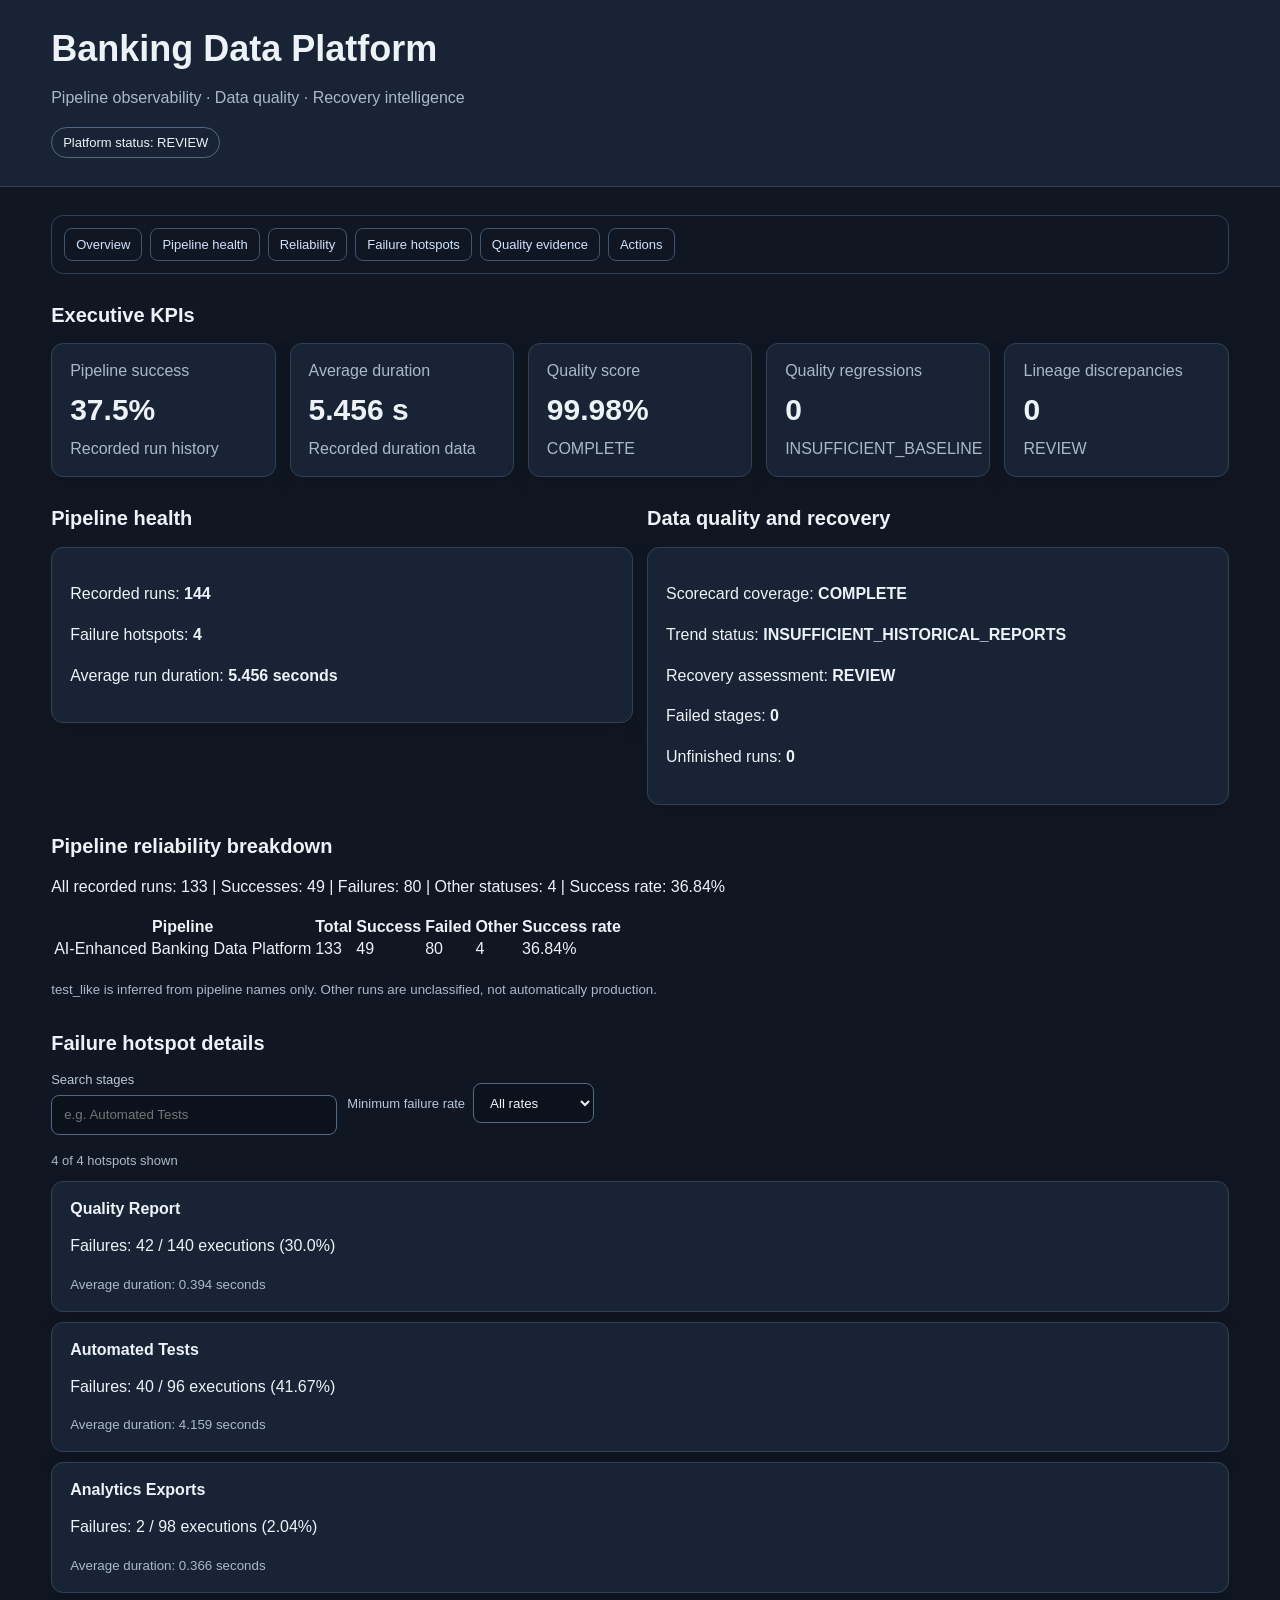
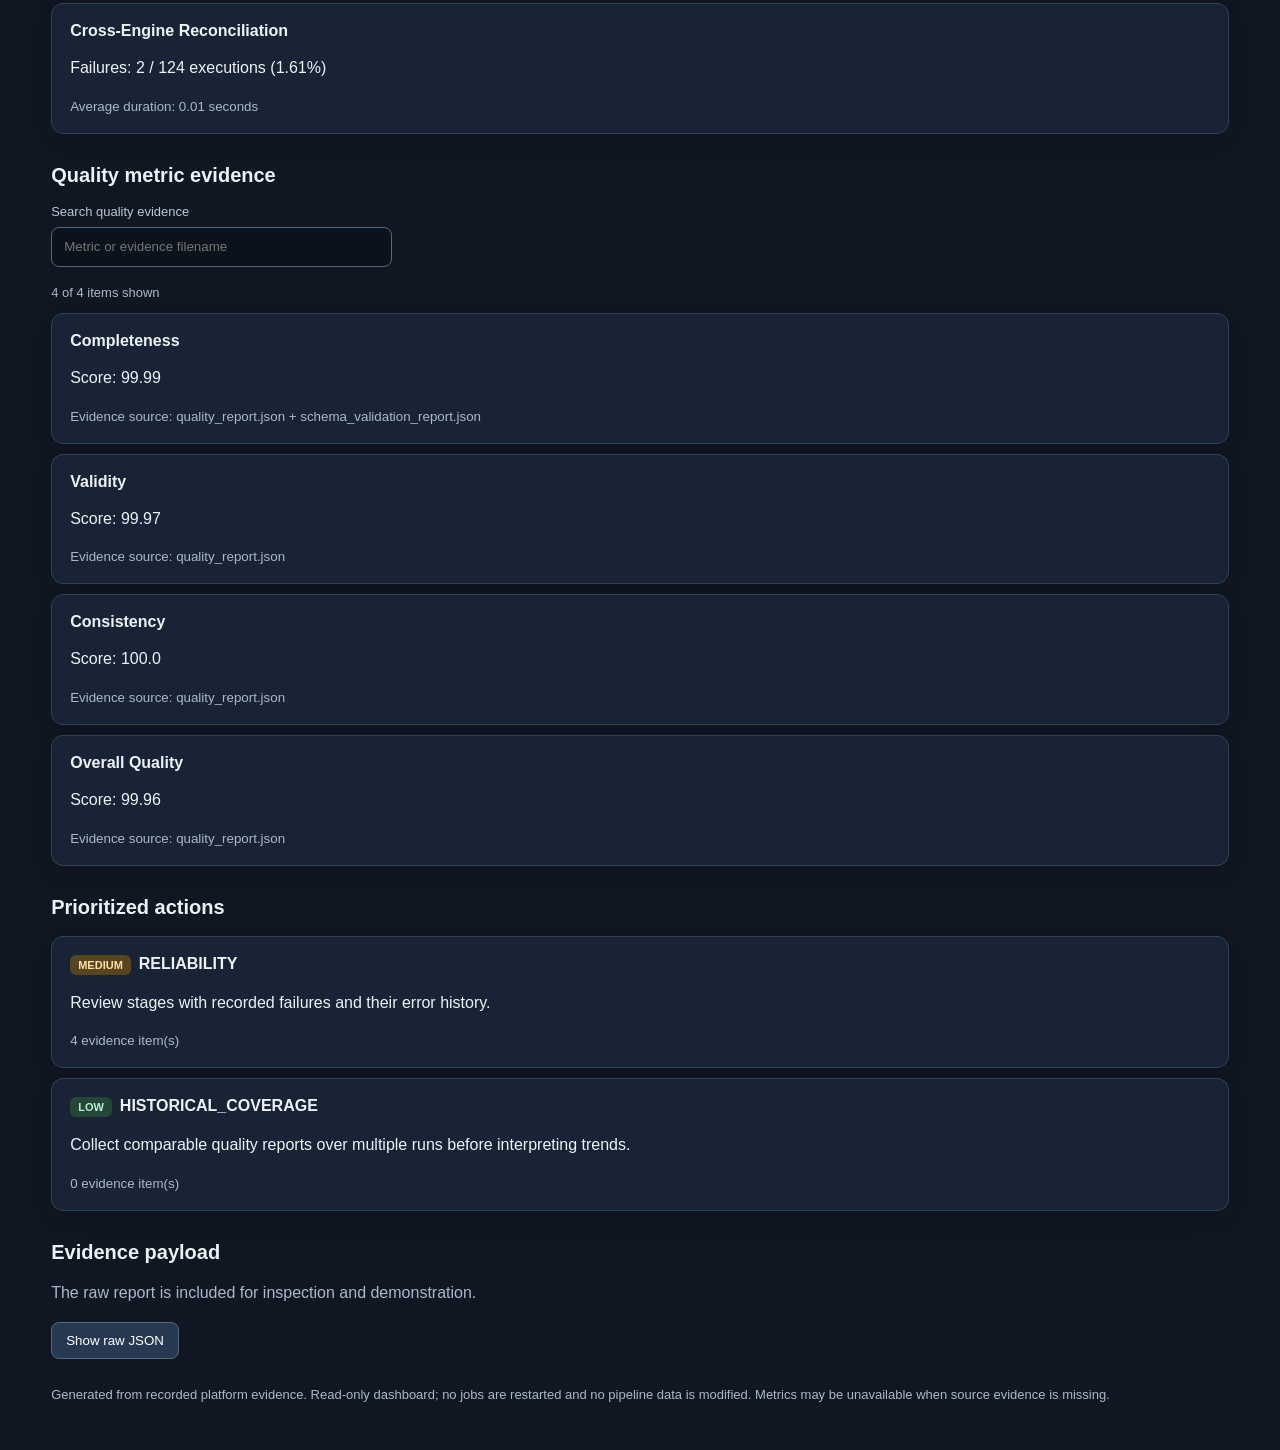
==== reports/platform_health_dashboard.html @ 5d4c3fc9 "Polish interactive platform health dashboard" ====
<!doctype html>
<html lang="en">
<head>
<meta charset="utf-8">
<meta name="viewport" content="width=device-width, initial-scale=1">
<title>Banking Data Platform | Health Dashboard</title>
<style>
:root { color-scheme: dark; font-family: Inter, Segoe UI, Arial, sans-serif; }
* { box-sizing: border-box; }
body { margin: 0; background: #101722; color: #edf2f7; }
header { padding: 28px clamp(18px, 4vw, 52px); background: #182435; border-bottom: 1px solid #314156; }
h1 { margin: 0 0 8px; font-size: clamp(24px, 3vw, 36px); }
h2 { margin-top: 30px; font-size: 20px; }
p { line-height: 1.55; }
.muted, small { color: #aab9ca; }
main { max-width: 1300px; margin: auto; padding: 24px clamp(18px, 4vw, 52px) 48px; }
.status { display: inline-block; padding: 7px 11px; border: 1px solid #536a85; border-radius: 999px; font-size: 13px; }
.grid { display: grid; grid-template-columns: repeat(auto-fit, minmax(190px, 1fr)); gap: 14px; }
.card, .panel, .action { background: #182435; border: 1px solid #314156; border-radius: 12px; padding: 18px; }
.metric { font-size: 30px; font-weight: 700; margin: 13px 0; overflow-wrap: anywhere; }
.columns { display: grid; grid-template-columns: repeat(auto-fit, minmax(280px, 1fr)); gap: 14px; }
.action { margin: 10px 0; }
.priority { display: inline-block; padding: 4px 8px; margin-right: 8px; border-radius: 6px; font-size: 11px; font-weight: 800; }
.high { background: #5a2932; color: #ffbec7; }
.medium { background: #57451f; color: #ffe0a0; }
.low { background: #244738; color: #b5f0d0; }
button { cursor: pointer; border: 1px solid #536a85; background: #263951; color: white; border-radius: 8px; padding: 10px 14px; }
pre { white-space: pre-wrap; overflow-wrap: anywhere; max-height: 420px; overflow: auto; padding: 16px; background: #0c121b; border-radius: 8px; }
footer { margin-top: 28px; color: #aab9ca; font-size: 13px; }
main { max-width: 1440px; margin: 0 auto; padding: 28px clamp(16px, 4vw, 52px) 48px; }
.card, .panel, .action { border: 1px solid #314156; box-shadow: 0 8px 24px #00000018; }
.card:hover, .action:hover { border-color: #6d91bd; }
.dashboard-nav { display: flex; flex-wrap: wrap; gap: 8px; margin: 0 0 24px; padding: 12px; background: #101722; border: 1px solid #314156; border-radius: 12px; }
.dashboard-nav a { color: #cfe2ff; text-decoration: none; border: 1px solid #405673; border-radius: 8px; padding: 8px 11px; font-size: 13px; }
.dashboard-nav a:hover, .dashboard-nav a:focus-visible { background: #263951; outline: 2px solid #86b7ff; outline-offset: 2px; }
.toolbar { display: flex; flex-wrap: wrap; gap: 10px; align-items: center; margin: 12px 0 16px; }
.toolbar input, .toolbar select { min-height: 40px; max-width: 100%; background: #0c121b; color: #edf2f7; border: 1px solid #536a85; border-radius: 8px; padding: 9px 12px; }
.toolbar input { flex: 1 1 240px; }
.toolbar label { display: flex; flex-wrap: wrap; gap: 8px; align-items: center; color: #b9c7d8; font-size: 13px; }
.result-count { color: #aab9ca; font-size: 13px; margin: 8px 0; }
[hidden] { display: none !important; }
a:focus-visible, button:focus-visible { outline: 2px solid #86b7ff; outline-offset: 3px; }
@media (max-width: 700px) {
  header { padding: 22px 16px; }
  main { padding: 20px 14px 32px; }
  .grid, .columns { grid-template-columns: 1fr; }
  .dashboard-nav a { flex: 1 1 auto; text-align: center; }
}
@media (prefers-reduced-motion: reduce) {
  *, *::before, *::after { scroll-behavior: auto !important; transition: none !important; }
}
</style>
</head>
<body>
<header>
  <h1>Banking Data Platform</h1>
  <p class="muted">Pipeline observability · Data quality · Recovery intelligence</p>
  <span class="status">Platform status: REVIEW</span>
</header>
<main>
  <nav class="dashboard-nav" aria-label="Dashboard sections">
    <a href="#executive-kpis">Overview</a>
    <a href="#pipeline-health">Pipeline health</a>
    <a href="#pipeline-reliability-breakdown">Reliability</a>
    <a href="#failure-hotspots">Failure hotspots</a>
    <a href="#quality-evidence">Quality evidence</a>
    <a href="#prioritized-actions">Actions</a>
  </nav>
  <h2 id="executive-kpis">Executive KPIs</h2>
  <section class="grid"><article class="card"><div class="muted">Pipeline success</div><div class="metric">37.5%</div><div class="muted">Recorded run history</div></article><article class="card"><div class="muted">Average duration</div><div class="metric">5.456 s</div><div class="muted">Recorded duration data</div></article><article class="card"><div class="muted">Quality score</div><div class="metric">99.98%</div><div class="muted">COMPLETE</div></article><article class="card"><div class="muted">Quality regressions</div><div class="metric">0</div><div class="muted">INSUFFICIENT_BASELINE</div></article><article class="card"><div class="muted">Lineage discrepancies</div><div class="metric">0</div><div class="muted">REVIEW</div></article></section>
  <section class="columns">
    <div>
      <h2 id="pipeline-health">Pipeline health</h2>
      <article class="panel">
        <p>Recorded runs: <strong>144</strong></p>
        <p>Failure hotspots: <strong>4</strong></p>
        <p>Average run duration: <strong>5.456 seconds</strong></p>
      </article>
    </div>
    <div>
      <h2>Data quality and recovery</h2>
      <article class="panel">
        <p>Scorecard coverage: <strong>COMPLETE</strong></p>
        <p>Trend status: <strong>INSUFFICIENT_HISTORICAL_REPORTS</strong></p>
        <p>Recovery assessment: <strong>REVIEW</strong></p>
        <p>Failed stages: <strong>0</strong></p>
        <p>Unfinished runs: <strong>0</strong></p>
      </article>
    </div>
  </section>
  <section id="pipeline-reliability-breakdown"><h2>Pipeline reliability breakdown</h2><p>All recorded runs: 133 | Successes: 49 | Failures: 80 | Other statuses: 4 | Success rate: 36.84%</p><table><thead><tr><th>Pipeline</th><th>Total</th><th>Success</th><th>Failed</th><th>Other</th><th>Success rate</th></tr></thead><tbody><tr><td>AI-Enhanced Banking Data Platform</td><td>133</td><td>49</td><td>80</td><td>4</td><td>36.84%</td></tr></tbody></table><p><small>test_like is inferred from pipeline names only. Other runs are unclassified, not automatically production.</small></p></section>
<h2 id="failure-hotspots">Failure hotspot details</h2>
  <div class="toolbar">
    <label for="hotspot-search">Search stages
      <input id="hotspot-search" type="search" placeholder="e.g. Automated Tests" oninput="filterHotspotRate()">
    </label>
    <label for="hotspot-min-rate">Minimum failure rate
      <select id="hotspot-min-rate" onchange="filterHotspotRate()">
        <option value="0">All rates</option>
        <option value="1">At least 1%</option>
        <option value="10">At least 10%</option>
        <option value="25">At least 25%</option>
        <option value="40">At least 40%</option>
      </select>
    </label>
  </div>
  <p id="hotspot-count" class="result-count" aria-live="polite"></p>
  <section id="hotspot-list"><article class="action"><strong>Quality Report</strong><p>Failures: 42 / 140 executions (30.0%)</p><small>Average duration: 0.394 seconds</small></article><article class="action"><strong>Automated Tests</strong><p>Failures: 40 / 96 executions (41.67%)</p><small>Average duration: 4.159 seconds</small></article><article class="action"><strong>Analytics Exports</strong><p>Failures: 2 / 98 executions (2.04%)</p><small>Average duration: 0.366 seconds</small></article><article class="action"><strong>Cross-Engine Reconciliation</strong><p>Failures: 2 / 124 executions (1.61%)</p><small>Average duration: 0.01 seconds</small></article></section>
  <h2 id="quality-evidence">Quality metric evidence</h2>
  <div class="toolbar">
    <label for="quality-search">Search quality evidence
      <input id="quality-search" type="search" placeholder="Metric or evidence filename" oninput="filterDashboardItems('quality-search','quality-list','quality-count')">
    </label>
  </div>
  <p id="quality-count" class="result-count" aria-live="polite"></p>
  <section id="quality-list"><article class="action"><strong>Completeness</strong><p>Score: 99.99</p><small>Evidence source: quality_report.json + schema_validation_report.json</small></article><article class="action"><strong>Validity</strong><p>Score: 99.97</p><small>Evidence source: quality_report.json</small></article><article class="action"><strong>Consistency</strong><p>Score: 100.0</p><small>Evidence source: quality_report.json</small></article><article class="action"><strong>Overall Quality</strong><p>Score: 99.96</p><small>Evidence source: quality_report.json</small></article></section>
  <h2 id="prioritized-actions">Prioritized actions</h2>
  <section><article class="action"><span class="priority medium">MEDIUM</span><strong>RELIABILITY</strong><p>Review stages with recorded failures and their error history.</p><small>4 evidence item(s)</small></article><article class="action"><span class="priority low">LOW</span><strong>HISTORICAL_COVERAGE</strong><p>Collect comparable quality reports over multiple runs before interpreting trends.</p><small>0 evidence item(s)</small></article></section>
  <h2>Evidence payload</h2>
  <p class="muted">The raw report is included for inspection and demonstration.</p>
  <button onclick="const p=document.getElementById('payload'); p.hidden=!p.hidden; this.textContent=p.hidden?'Show raw JSON':'Hide raw JSON'">Show raw JSON</button>
  <pre id="payload" hidden>{
  &quot;report_type&quot;: &quot;BANKING_PLATFORM_EXECUTIVE_HEALTH&quot;,
  &quot;status&quot;: &quot;REVIEW&quot;,
  &quot;pipeline&quot;: {
    &quot;total_runs&quot;: 144,
    &quot;success_rate_percent&quot;: 37.5,
    &quot;average_run_duration_seconds&quot;: 5.456,
    &quot;failure_hotspot_count&quot;: 4
  },
  &quot;data_quality&quot;: {
    &quot;scorecard_status&quot;: &quot;COMPLETE&quot;,
    &quot;overall_score_percent&quot;: 99.98,
    &quot;scored_dimensions&quot;: 4,
    &quot;total_dimensions&quot;: 4,
    &quot;regression_status&quot;: &quot;INSUFFICIENT_BASELINE&quot;,
    &quot;regression_count&quot;: 0,
    &quot;trend_status&quot;: &quot;INSUFFICIENT_HISTORICAL_REPORTS&quot;
  },
  &quot;recovery&quot;: {
    &quot;assessment_status&quot;: &quot;REVIEW&quot;,
    &quot;failed_stages&quot;: 0,
    &quot;unfinished_runs&quot;: 0,
    &quot;lineage_discrepancies&quot;: 0
  },
  &quot;prioritized_actions&quot;: [
    {
      &quot;priority&quot;: &quot;MEDIUM&quot;,
      &quot;area&quot;: &quot;RELIABILITY&quot;,
      &quot;action&quot;: &quot;Review stages with recorded failures and their error history.&quot;,
      &quot;evidence_count&quot;: 4
    },
    {
      &quot;priority&quot;: &quot;LOW&quot;,
      &quot;area&quot;: &quot;HISTORICAL_COVERAGE&quot;,
      &quot;action&quot;: &quot;Collect comparable quality reports over multiple runs before interpreting trends.&quot;,
      &quot;evidence_count&quot;: 0
    }
  ],
  &quot;safety&quot;: {
    &quot;read_only&quot;: true,
    &quot;automatic_retries&quot;: false,
    &quot;automatic_remediation&quot;: false
  },
  &quot;limitations&quot;: [
    &quot;Status reflects available recorded evidence, not proof that every component is healthy.&quot;,
    &quot;Historical trends depend on the discovered report artifacts and their timestamps.&quot;,
    &quot;A recorded retryable flag does not prove that retrying is safe.&quot;
  ]
}</pre>
  <footer>Generated from recorded platform evidence. Read-only dashboard; no jobs are restarted and no pipeline data is modified. Metrics may be unavailable when source evidence is missing.</footer>
</main>
<script>
"use strict";
function filterDashboardItems(inputId, listId, countId) {
  const query = document.getElementById(inputId).value.trim().toLowerCase();
  const list = document.getElementById(listId);
  const items = Array.from(list.children).filter(el => el.tagName === "ARTICLE");
  let visible = 0;
  items.forEach(item => {
    const match = item.textContent.toLowerCase().includes(query);
    item.hidden = !match;
    if (match) visible++;
  });
  document.getElementById(countId).textContent =
    items.length ? `${visible} of ${items.length} items shown` : "No evidence items available.";
}
function filterHotspotRate() {
  const minimum = Number(document.getElementById("hotspot-min-rate").value);
  const query = document.getElementById("hotspot-search").value.trim().toLowerCase();
  const list = document.getElementById("hotspot-list");
  const items = Array.from(list.children).filter(el => el.tagName === "ARTICLE");
  let visible = 0;
  items.forEach(item => {
    const text = item.textContent.toLowerCase();
    const rateMatch = text.match(/\(([0-9]+(?:\.[0-9]+)?)%\)/);
    const rate = rateMatch ? Number(rateMatch[1]) : 0;
    const show = text.includes(query) && rate >= minimum;
    item.hidden = !show;
    if (show) visible++;
  });
  document.getElementById("hotspot-count").textContent =
    items.length ? `${visible} of ${items.length} hotspots shown` : "No failure hotspot evidence available.";
}
document.addEventListener("DOMContentLoaded", () => {
  filterDashboardItems("quality-search", "quality-list", "quality-count");
  filterHotspotRate();
});
</script>
</body>
</html>
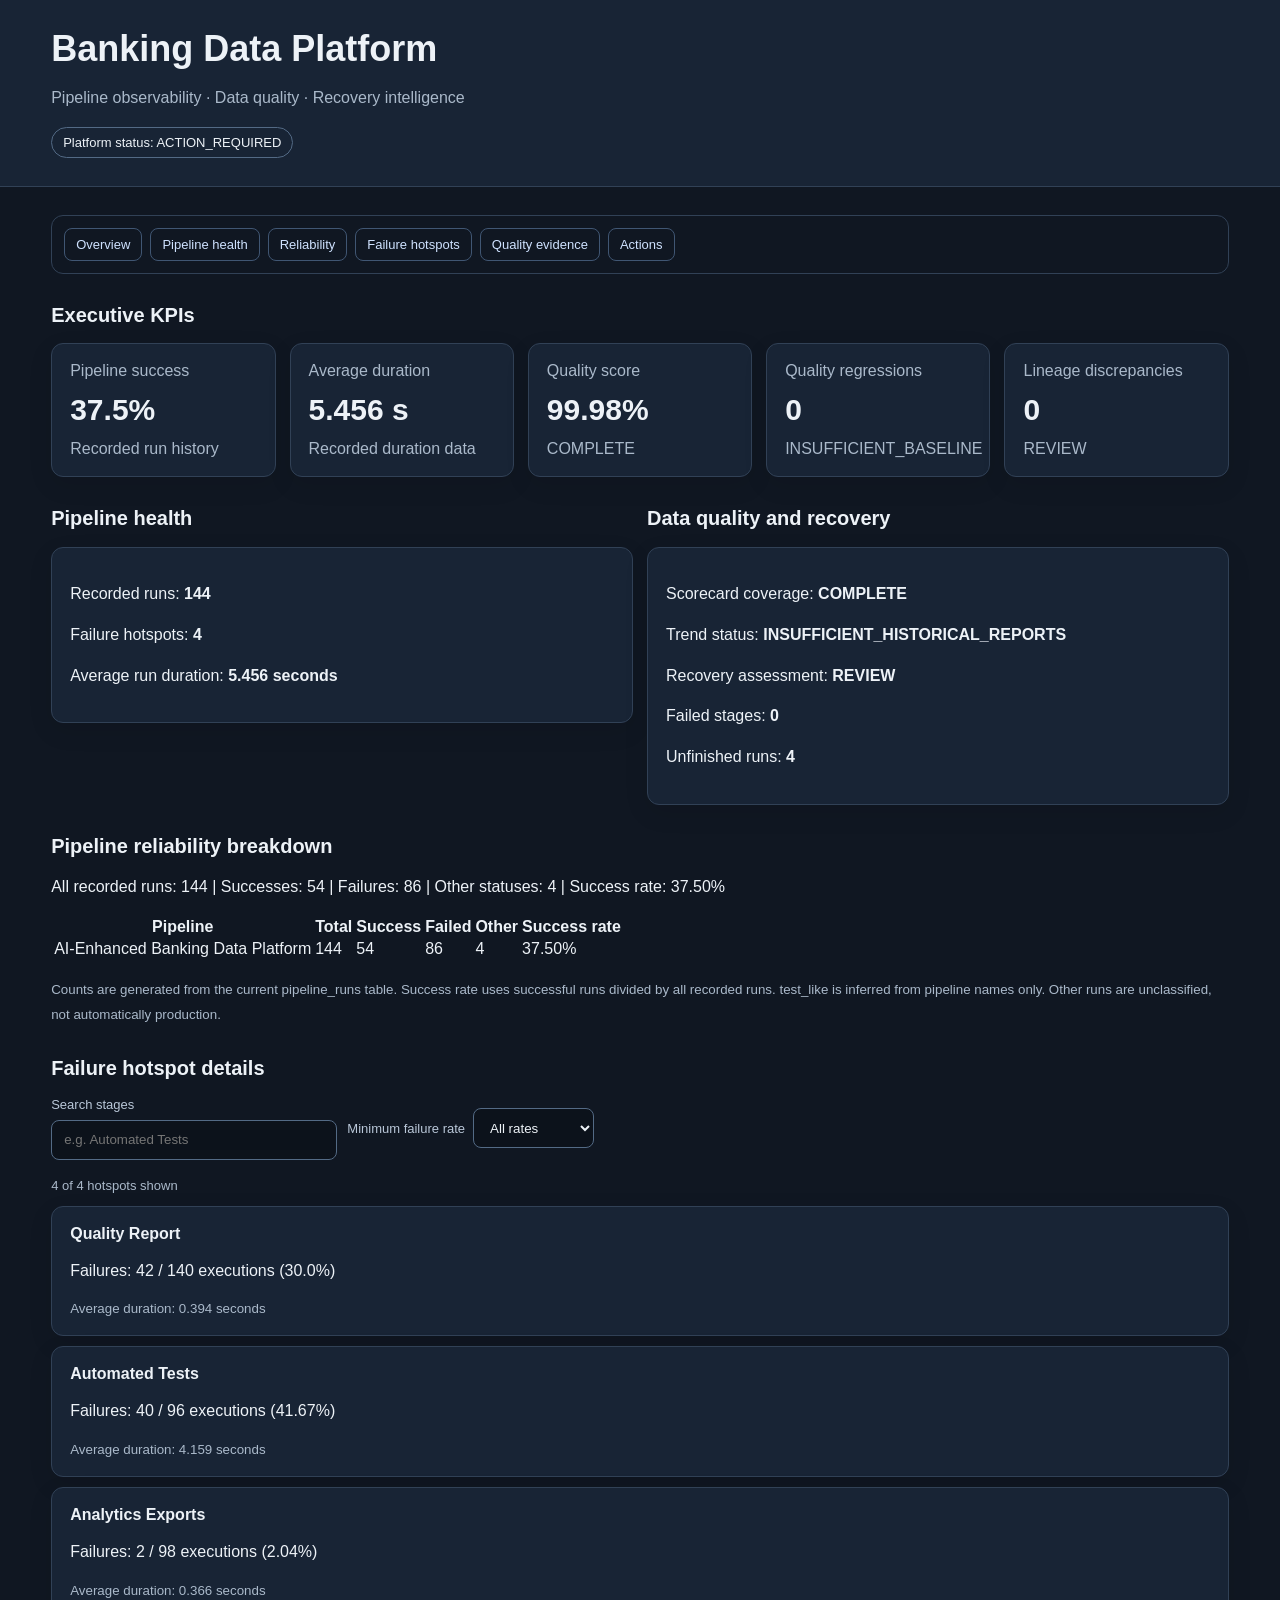
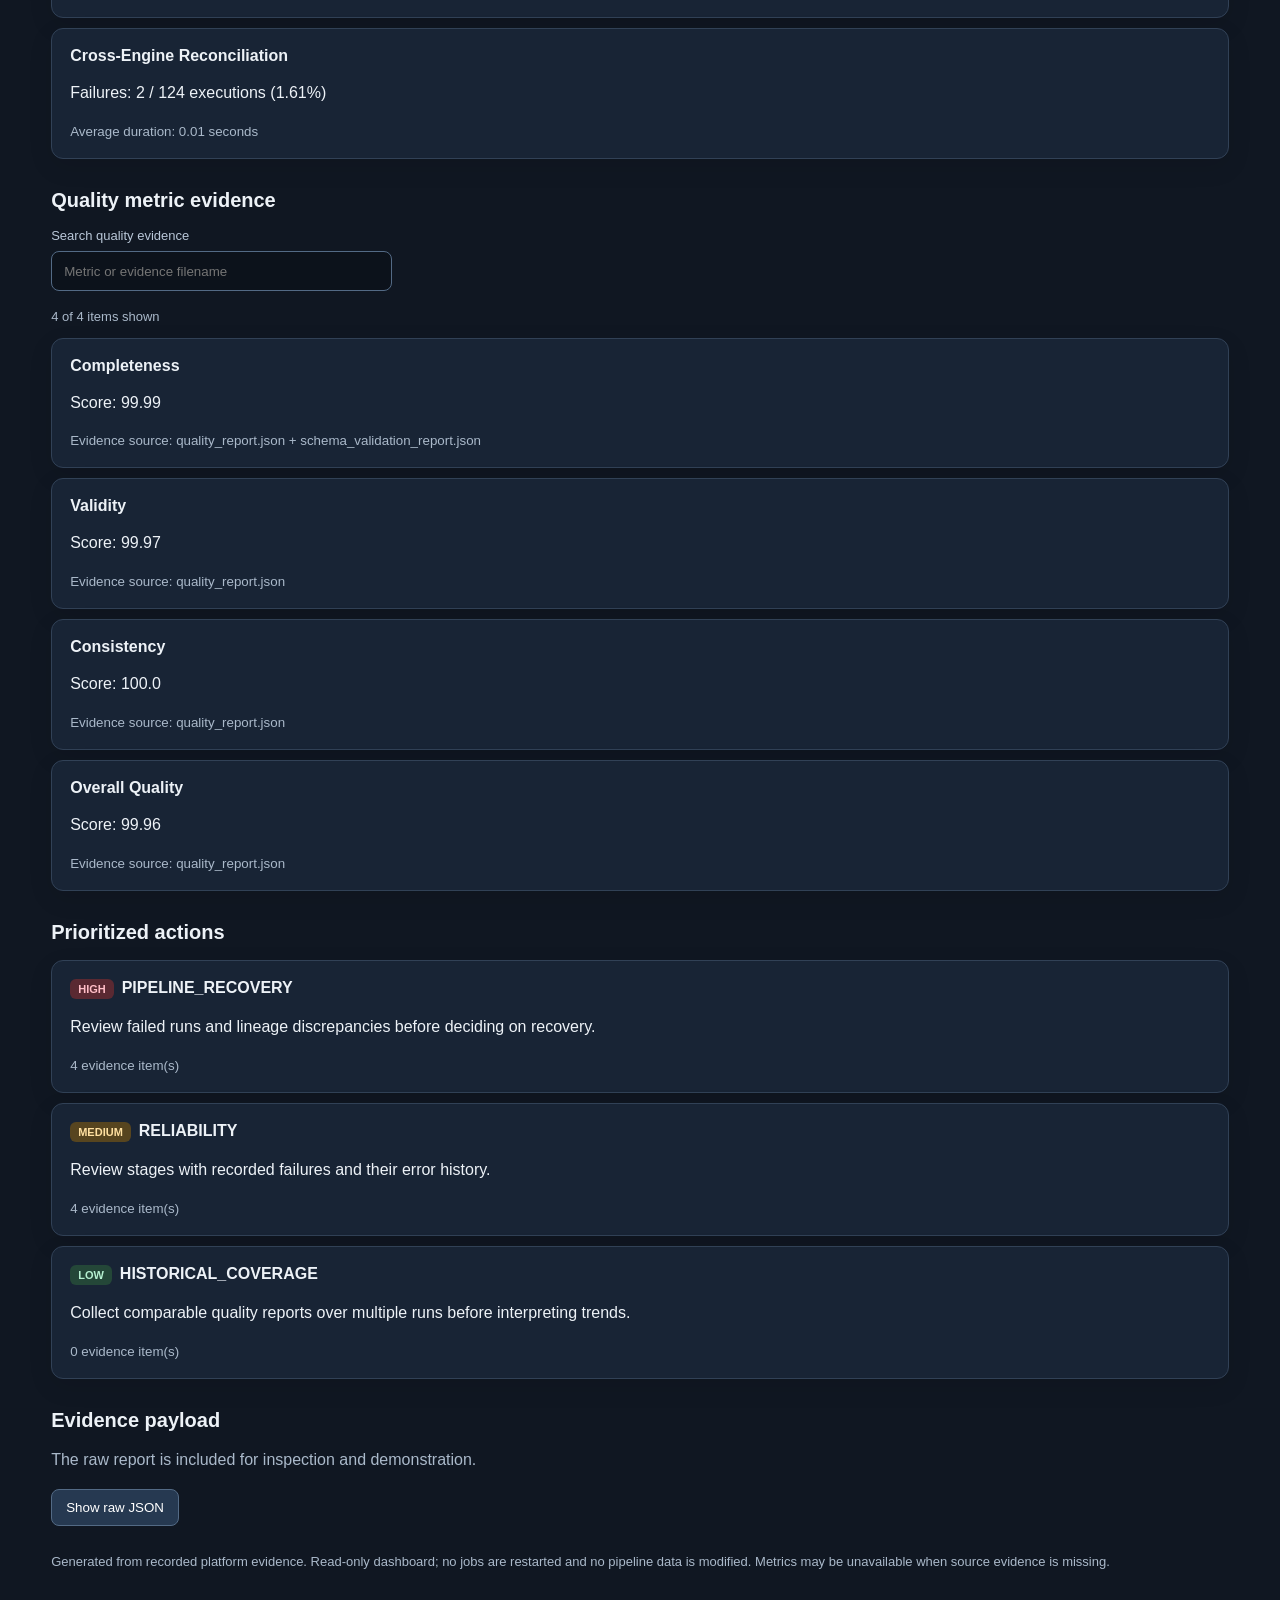
==== commit 0d2ee676: "Fix platform-wide unfinished run reporting" ====
--- a/reports/platform_health_dashboard.html
+++ b/reports/platform_health_dashboard.html
@@ -55,7 +55,7 @@
 <header>
   <h1>Banking Data Platform</h1>
   <p class="muted">Pipeline observability · Data quality · Recovery intelligence</p>
-  <span class="status">Platform status: REVIEW</span>
+  <span class="status">Platform status: ACTION_REQUIRED</span>
 </header>
 <main>
   <nav class="dashboard-nav" aria-label="Dashboard sections">
@@ -84,11 +84,11 @@
         <p>Trend status: <strong>INSUFFICIENT_HISTORICAL_REPORTS</strong></p>
         <p>Recovery assessment: <strong>REVIEW</strong></p>
         <p>Failed stages: <strong>0</strong></p>
-        <p>Unfinished runs: <strong>0</strong></p>
+        <p>Unfinished runs: <strong>4</strong></p>
       </article>
     </div>
   </section>
-  <section id="pipeline-reliability-breakdown"><h2>Pipeline reliability breakdown</h2><p>All recorded runs: 133 | Successes: 49 | Failures: 80 | Other statuses: 4 | Success rate: 36.84%</p><table><thead><tr><th>Pipeline</th><th>Total</th><th>Success</th><th>Failed</th><th>Other</th><th>Success rate</th></tr></thead><tbody><tr><td>AI-Enhanced Banking Data Platform</td><td>133</td><td>49</td><td>80</td><td>4</td><td>36.84%</td></tr></tbody></table><p><small>test_like is inferred from pipeline names only. Other runs are unclassified, not automatically production.</small></p></section>
+  <section id="pipeline-reliability-breakdown"><h2>Pipeline reliability breakdown</h2><p>All recorded runs: 144 | Successes: 54 | Failures: 86 | Other statuses: 4 | Success rate: 37.50%</p><table><thead><tr><th>Pipeline</th><th>Total</th><th>Success</th><th>Failed</th><th>Other</th><th>Success rate</th></tr></thead><tbody><tr><td>AI-Enhanced Banking Data Platform</td><td>144</td><td>54</td><td>86</td><td>4</td><td>37.50%</td></tr></tbody></table><p><small>Counts are generated from the current pipeline_runs table. Success rate uses successful runs divided by all recorded runs. test_like is inferred from pipeline names only. Other runs are unclassified, not automatically production.</small></p></section>
 <h2 id="failure-hotspots">Failure hotspot details</h2>
   <div class="toolbar">
     <label for="hotspot-search">Search stages
@@ -115,13 +115,13 @@
   <p id="quality-count" class="result-count" aria-live="polite"></p>
   <section id="quality-list"><article class="action"><strong>Completeness</strong><p>Score: 99.99</p><small>Evidence source: quality_report.json + schema_validation_report.json</small></article><article class="action"><strong>Validity</strong><p>Score: 99.97</p><small>Evidence source: quality_report.json</small></article><article class="action"><strong>Consistency</strong><p>Score: 100.0</p><small>Evidence source: quality_report.json</small></article><article class="action"><strong>Overall Quality</strong><p>Score: 99.96</p><small>Evidence source: quality_report.json</small></article></section>
   <h2 id="prioritized-actions">Prioritized actions</h2>
-  <section><article class="action"><span class="priority medium">MEDIUM</span><strong>RELIABILITY</strong><p>Review stages with recorded failures and their error history.</p><small>4 evidence item(s)</small></article><article class="action"><span class="priority low">LOW</span><strong>HISTORICAL_COVERAGE</strong><p>Collect comparable quality reports over multiple runs before interpreting trends.</p><small>0 evidence item(s)</small></article></section>
+  <section><article class="action"><span class="priority high">HIGH</span><strong>PIPELINE_RECOVERY</strong><p>Review failed runs and lineage discrepancies before deciding on recovery.</p><small>4 evidence item(s)</small></article><article class="action"><span class="priority medium">MEDIUM</span><strong>RELIABILITY</strong><p>Review stages with recorded failures and their error history.</p><small>4 evidence item(s)</small></article><article class="action"><span class="priority low">LOW</span><strong>HISTORICAL_COVERAGE</strong><p>Collect comparable quality reports over multiple runs before interpreting trends.</p><small>0 evidence item(s)</small></article></section>
   <h2>Evidence payload</h2>
   <p class="muted">The raw report is included for inspection and demonstration.</p>
   <button onclick="const p=document.getElementById('payload'); p.hidden=!p.hidden; this.textContent=p.hidden?'Show raw JSON':'Hide raw JSON'">Show raw JSON</button>
   <pre id="payload" hidden>{
   &quot;report_type&quot;: &quot;BANKING_PLATFORM_EXECUTIVE_HEALTH&quot;,
-  &quot;status&quot;: &quot;REVIEW&quot;,
+  &quot;status&quot;: &quot;ACTION_REQUIRED&quot;,
   &quot;pipeline&quot;: {
     &quot;total_runs&quot;: 144,
     &quot;success_rate_percent&quot;: 37.5,
@@ -140,10 +140,19 @@
   &quot;recovery&quot;: {
     &quot;assessment_status&quot;: &quot;REVIEW&quot;,
     &quot;failed_stages&quot;: 0,
-    &quot;unfinished_runs&quot;: 0,
+    &quot;unfinished_runs&quot;: 4,
+    &quot;potentially_stale_runs&quot;: 4,
+    &quot;recently_started_runs&quot;: 0,
+    &quot;unknown_age_runs&quot;: 0,
     &quot;lineage_discrepancies&quot;: 0
   },
   &quot;prioritized_actions&quot;: [
+    {
+      &quot;priority&quot;: &quot;HIGH&quot;,
+      &quot;area&quot;: &quot;PIPELINE_RECOVERY&quot;,
+      &quot;action&quot;: &quot;Review failed runs and lineage discrepancies before deciding on recovery.&quot;,
+      &quot;evidence_count&quot;: 4
+    },
     {
       &quot;priority&quot;: &quot;MEDIUM&quot;,
       &quot;area&quot;: &quot;RELIABILITY&quot;,
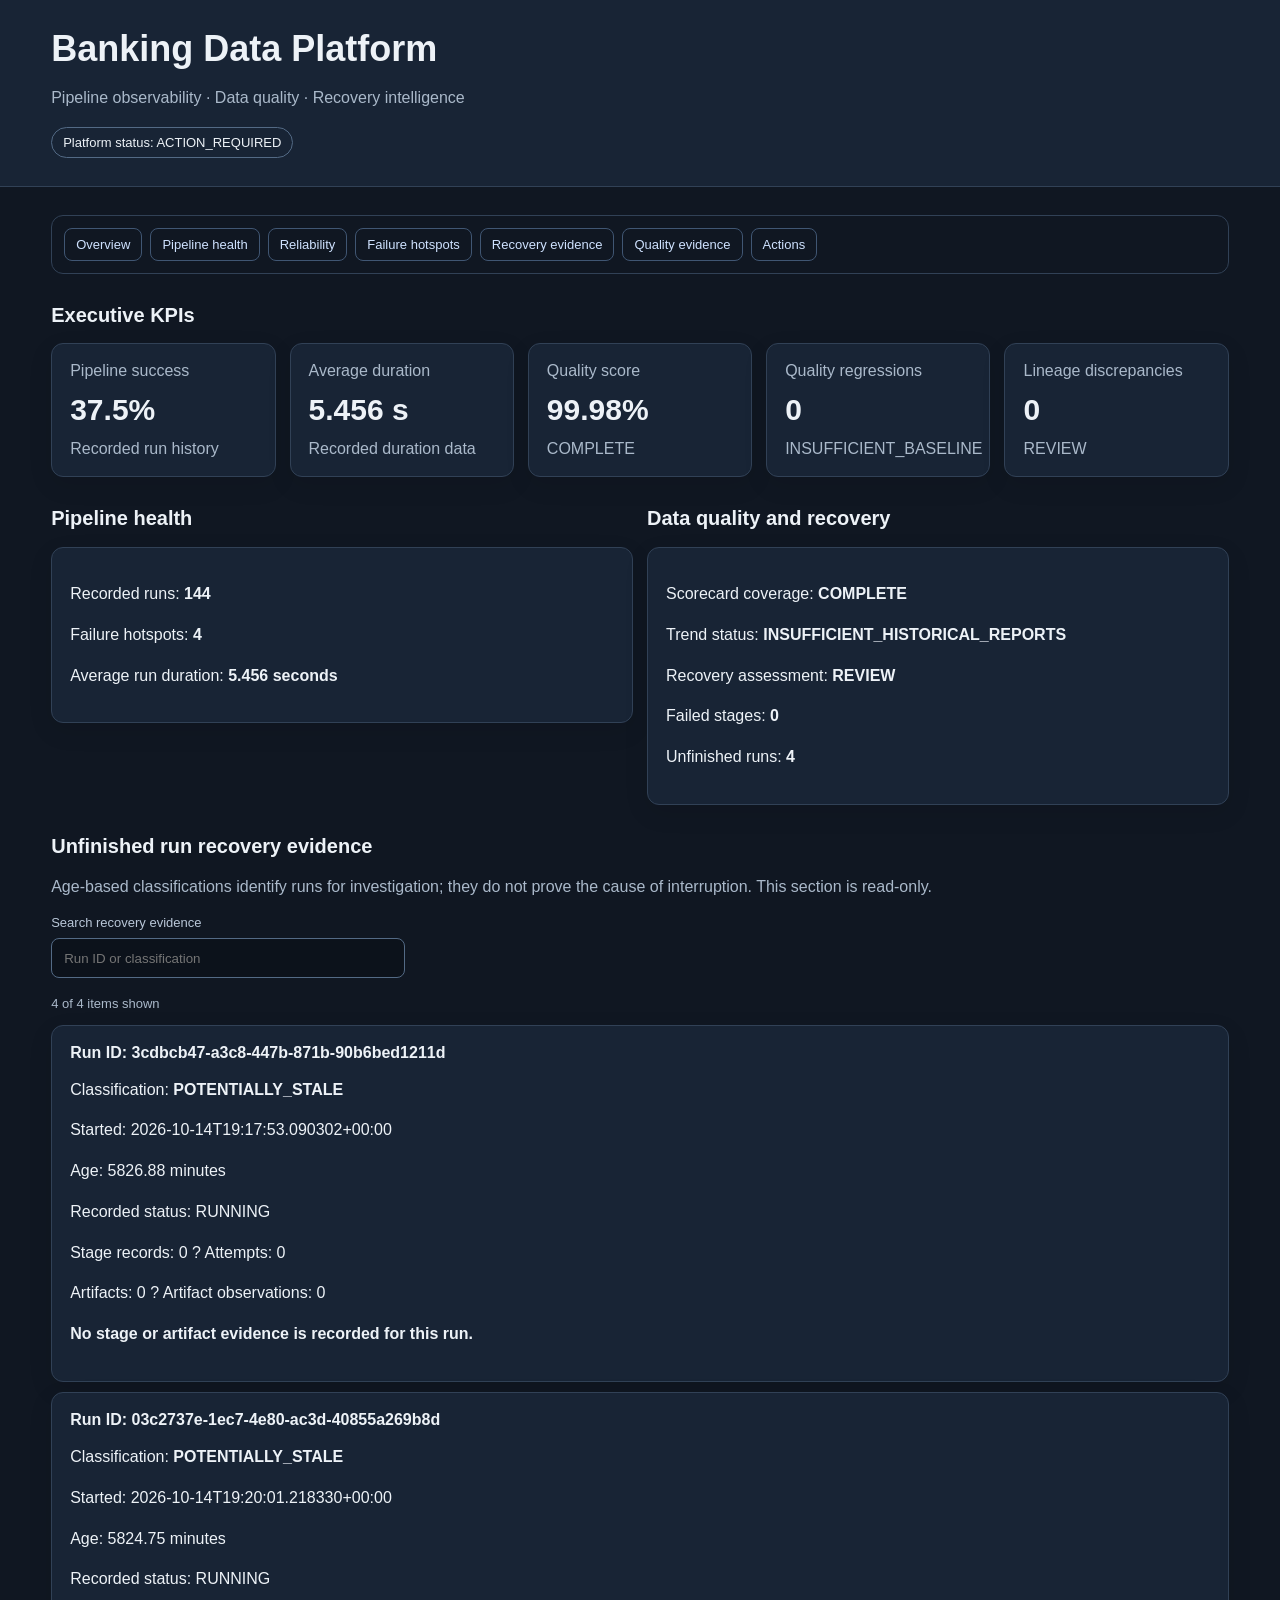
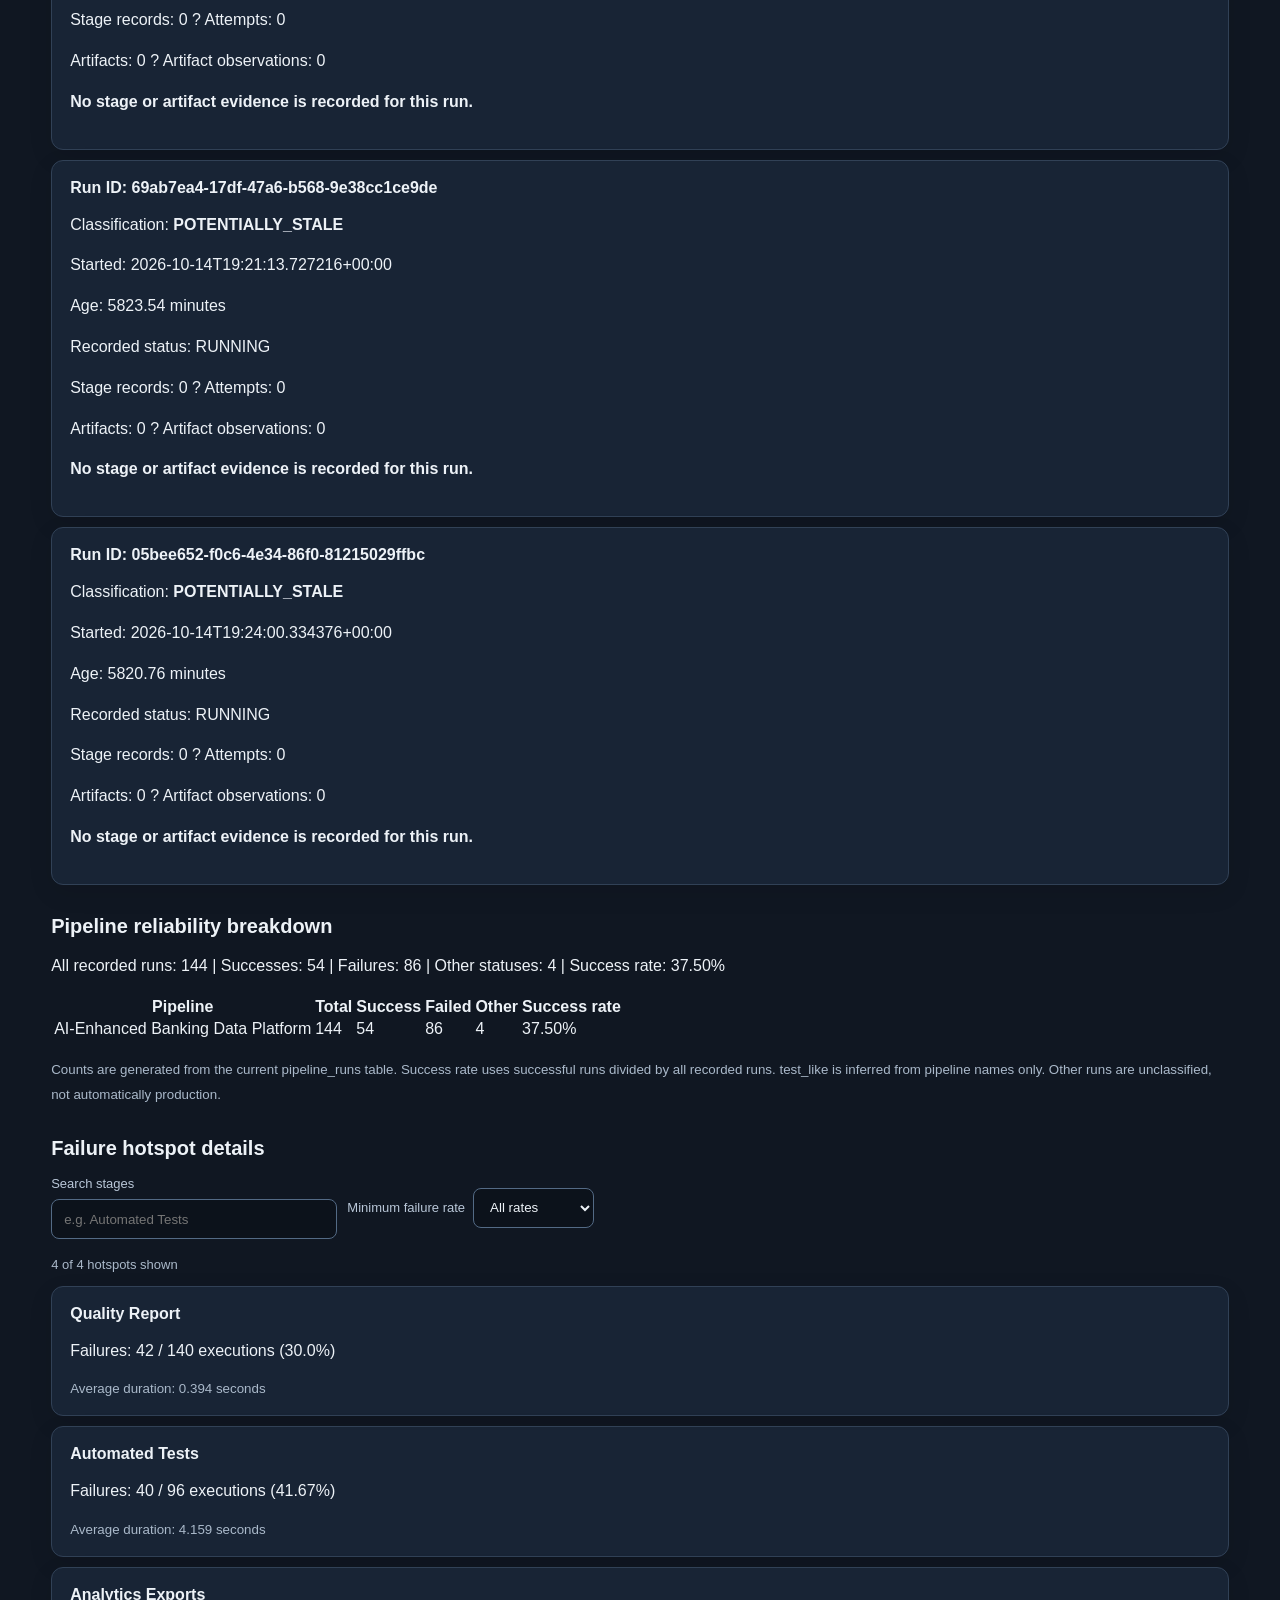
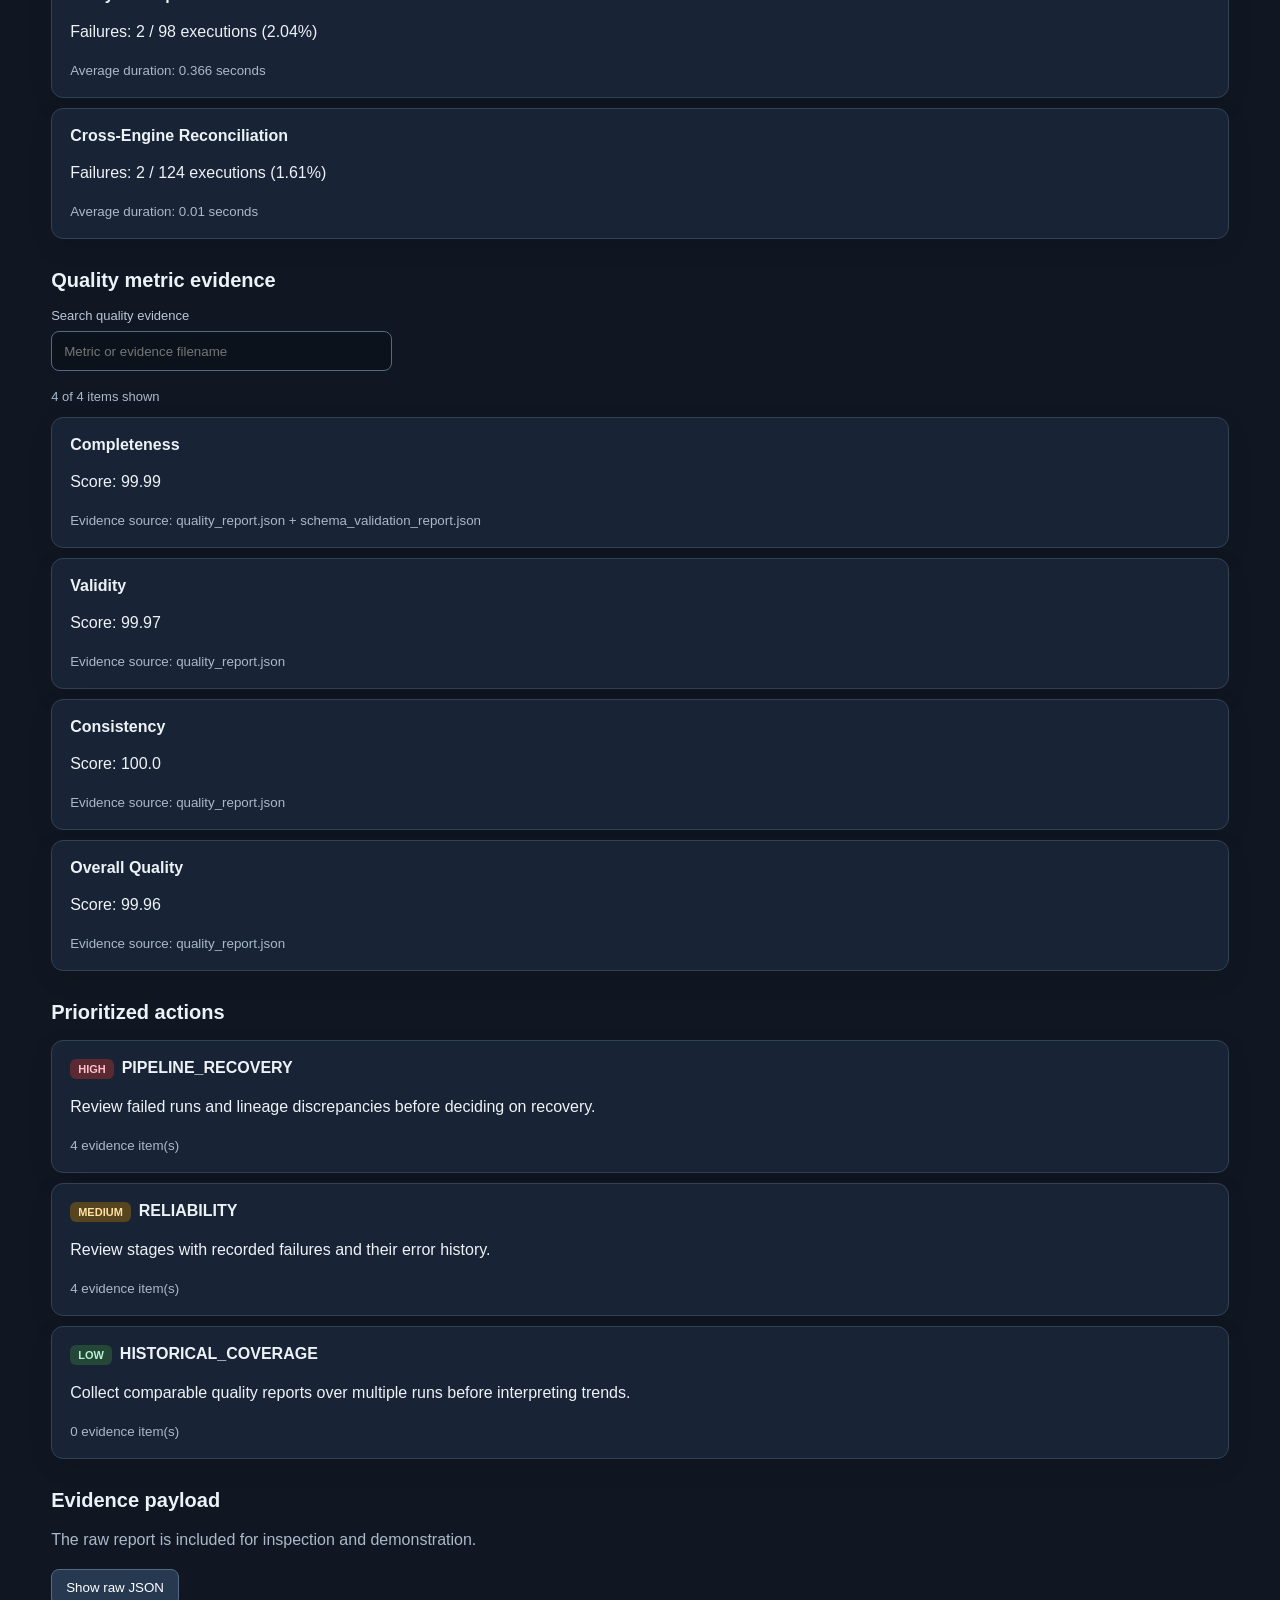
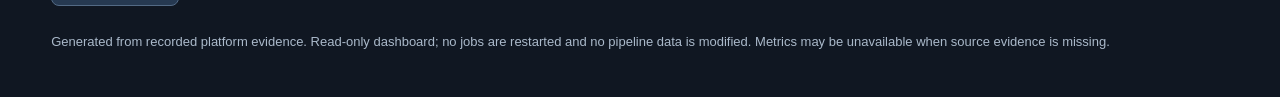
==== commit acc7cf5c: "Add unfinished run recovery evidence dashboard" ====
--- a/reports/platform_health_dashboard.html
+++ b/reports/platform_health_dashboard.html
@@ -63,7 +63,8 @@
     <a href="#pipeline-health">Pipeline health</a>
     <a href="#pipeline-reliability-breakdown">Reliability</a>
     <a href="#failure-hotspots">Failure hotspots</a>
-    <a href="#quality-evidence">Quality evidence</a>
+    <a href="#recovery-evidence">Recovery evidence</a>
+  <a href="#quality-evidence">Quality evidence</a>
     <a href="#prioritized-actions">Actions</a>
   </nav>
   <h2 id="executive-kpis">Executive KPIs</h2>
@@ -88,6 +89,15 @@
       </article>
     </div>
   </section>
+  <h2 id="recovery-evidence">Unfinished run recovery evidence</h2>
+  <p class="muted">Age-based classifications identify runs for investigation; they do not prove the cause of interruption. This section is read-only.</p>
+  <div class="toolbar">
+    <label for="recovery-search">Search recovery evidence
+      <input id="recovery-search" type="search" placeholder="Run ID or classification" oninput="filterDashboardItems('recovery-search','recovery-list','recovery-count')">
+    </label>
+  </div>
+  <p id="recovery-count" class="result-count" aria-live="polite"></p>
+  <section id="recovery-list"><article class="action recovery-run"><strong>Run ID: 3cdbcb47-a3c8-447b-871b-90b6bed1211d</strong><p>Classification: <strong>POTENTIALLY_STALE</strong></p><p>Started: 2026-10-14T19:17:53.090302+00:00</p><p>Age: 5826.88 minutes</p><p>Recorded status: RUNNING</p><p>Stage records: 0 ? Attempts: 0</p><p>Artifacts: 0 ? Artifact observations: 0</p><p><strong>No stage or artifact evidence is recorded for this run.</strong></p></article><article class="action recovery-run"><strong>Run ID: 03c2737e-1ec7-4e80-ac3d-40855a269b8d</strong><p>Classification: <strong>POTENTIALLY_STALE</strong></p><p>Started: 2026-10-14T19:20:01.218330+00:00</p><p>Age: 5824.75 minutes</p><p>Recorded status: RUNNING</p><p>Stage records: 0 ? Attempts: 0</p><p>Artifacts: 0 ? Artifact observations: 0</p><p><strong>No stage or artifact evidence is recorded for this run.</strong></p></article><article class="action recovery-run"><strong>Run ID: 69ab7ea4-17df-47a6-b568-9e38cc1ce9de</strong><p>Classification: <strong>POTENTIALLY_STALE</strong></p><p>Started: 2026-10-14T19:21:13.727216+00:00</p><p>Age: 5823.54 minutes</p><p>Recorded status: RUNNING</p><p>Stage records: 0 ? Attempts: 0</p><p>Artifacts: 0 ? Artifact observations: 0</p><p><strong>No stage or artifact evidence is recorded for this run.</strong></p></article><article class="action recovery-run"><strong>Run ID: 05bee652-f0c6-4e34-86f0-81215029ffbc</strong><p>Classification: <strong>POTENTIALLY_STALE</strong></p><p>Started: 2026-10-14T19:24:00.334376+00:00</p><p>Age: 5820.76 minutes</p><p>Recorded status: RUNNING</p><p>Stage records: 0 ? Attempts: 0</p><p>Artifacts: 0 ? Artifact observations: 0</p><p><strong>No stage or artifact evidence is recorded for this run.</strong></p></article></section>
   <section id="pipeline-reliability-breakdown"><h2>Pipeline reliability breakdown</h2><p>All recorded runs: 144 | Successes: 54 | Failures: 86 | Other statuses: 4 | Success rate: 37.50%</p><table><thead><tr><th>Pipeline</th><th>Total</th><th>Success</th><th>Failed</th><th>Other</th><th>Success rate</th></tr></thead><tbody><tr><td>AI-Enhanced Banking Data Platform</td><td>144</td><td>54</td><td>86</td><td>4</td><td>37.50%</td></tr></tbody></table><p><small>Counts are generated from the current pipeline_runs table. Success rate uses successful runs divided by all recorded runs. test_like is inferred from pipeline names only. Other runs are unclassified, not automatically production.</small></p></section>
 <h2 id="failure-hotspots">Failure hotspot details</h2>
   <div class="toolbar">
@@ -141,6 +151,72 @@
     &quot;assessment_status&quot;: &quot;REVIEW&quot;,
     &quot;failed_stages&quot;: 0,
     &quot;unfinished_runs&quot;: 4,
+    &quot;unfinished_run_details&quot;: [
+      {
+        &quot;run_id&quot;: &quot;3cdbcb47-a3c8-447b-871b-90b6bed1211d&quot;,
+        &quot;pipeline_name&quot;: &quot;AI-Enhanced Banking Data Platform&quot;,
+        &quot;started_at_utc&quot;: &quot;2026-10-14T19:17:53.090302+00:00&quot;,
+        &quot;finished_at_utc&quot;: null,
+        &quot;status&quot;: &quot;RUNNING&quot;,
+        &quot;failure_stage&quot;: null,
+        &quot;stage_record_count&quot;: 0,
+        &quot;attempt_record_count&quot;: 0,
+        &quot;artifact_record_count&quot;: 0,
+        &quot;artifact_observation_count&quot;: 0,
+        &quot;age_seconds&quot;: 349612.935,
+        &quot;age_minutes&quot;: 5826.88,
+        &quot;recovery_classification&quot;: &quot;POTENTIALLY_STALE&quot;,
+        &quot;timestamp_parse_error&quot;: null
+      },
+      {
+        &quot;run_id&quot;: &quot;03c2737e-1ec7-4e80-ac3d-40855a269b8d&quot;,
+        &quot;pipeline_name&quot;: &quot;AI-Enhanced Banking Data Platform&quot;,
+        &quot;started_at_utc&quot;: &quot;2026-10-14T19:20:01.218330+00:00&quot;,
+        &quot;finished_at_utc&quot;: null,
+        &quot;status&quot;: &quot;RUNNING&quot;,
+        &quot;failure_stage&quot;: null,
+        &quot;stage_record_count&quot;: 0,
+        &quot;attempt_record_count&quot;: 0,
+        &quot;artifact_record_count&quot;: 0,
+        &quot;artifact_observation_count&quot;: 0,
+        &quot;age_seconds&quot;: 349484.807,
+        &quot;age_minutes&quot;: 5824.75,
+        &quot;recovery_classification&quot;: &quot;POTENTIALLY_STALE&quot;,
+        &quot;timestamp_parse_error&quot;: null
+      },
+      {
+        &quot;run_id&quot;: &quot;69ab7ea4-17df-47a6-b568-9e38cc1ce9de&quot;,
+        &quot;pipeline_name&quot;: &quot;AI-Enhanced Banking Data Platform&quot;,
+        &quot;started_at_utc&quot;: &quot;2026-10-14T19:21:13.727216+00:00&quot;,
+        &quot;finished_at_utc&quot;: null,
+        &quot;status&quot;: &quot;RUNNING&quot;,
+        &quot;failure_stage&quot;: null,
+        &quot;stage_record_count&quot;: 0,
+        &quot;attempt_record_count&quot;: 0,
+        &quot;artifact_record_count&quot;: 0,
+        &quot;artifact_observation_count&quot;: 0,
+        &quot;age_seconds&quot;: 349412.298,
+        &quot;age_minutes&quot;: 5823.54,
+        &quot;recovery_classification&quot;: &quot;POTENTIALLY_STALE&quot;,
+        &quot;timestamp_parse_error&quot;: null
+      },
+      {
+        &quot;run_id&quot;: &quot;05bee652-f0c6-4e34-86f0-81215029ffbc&quot;,
+        &quot;pipeline_name&quot;: &quot;AI-Enhanced Banking Data Platform&quot;,
+        &quot;started_at_utc&quot;: &quot;2026-10-14T19:24:00.334376+00:00&quot;,
+        &quot;finished_at_utc&quot;: null,
+        &quot;status&quot;: &quot;RUNNING&quot;,
+        &quot;failure_stage&quot;: null,
+        &quot;stage_record_count&quot;: 0,
+        &quot;attempt_record_count&quot;: 0,
+        &quot;artifact_record_count&quot;: 0,
+        &quot;artifact_observation_count&quot;: 0,
+        &quot;age_seconds&quot;: 349245.691,
+        &quot;age_minutes&quot;: 5820.76,
+        &quot;recovery_classification&quot;: &quot;POTENTIALLY_STALE&quot;,
+        &quot;timestamp_parse_error&quot;: null
+      }
+    ],
     &quot;potentially_stale_runs&quot;: 4,
     &quot;recently_started_runs&quot;: 0,
     &quot;unknown_age_runs&quot;: 0,
@@ -213,6 +289,7 @@
 }
 document.addEventListener("DOMContentLoaded", () => {
   filterDashboardItems("quality-search", "quality-list", "quality-count");
+  filterDashboardItems("recovery-search", "recovery-list", "recovery-count");
   filterHotspotRate();
 });
 </script>
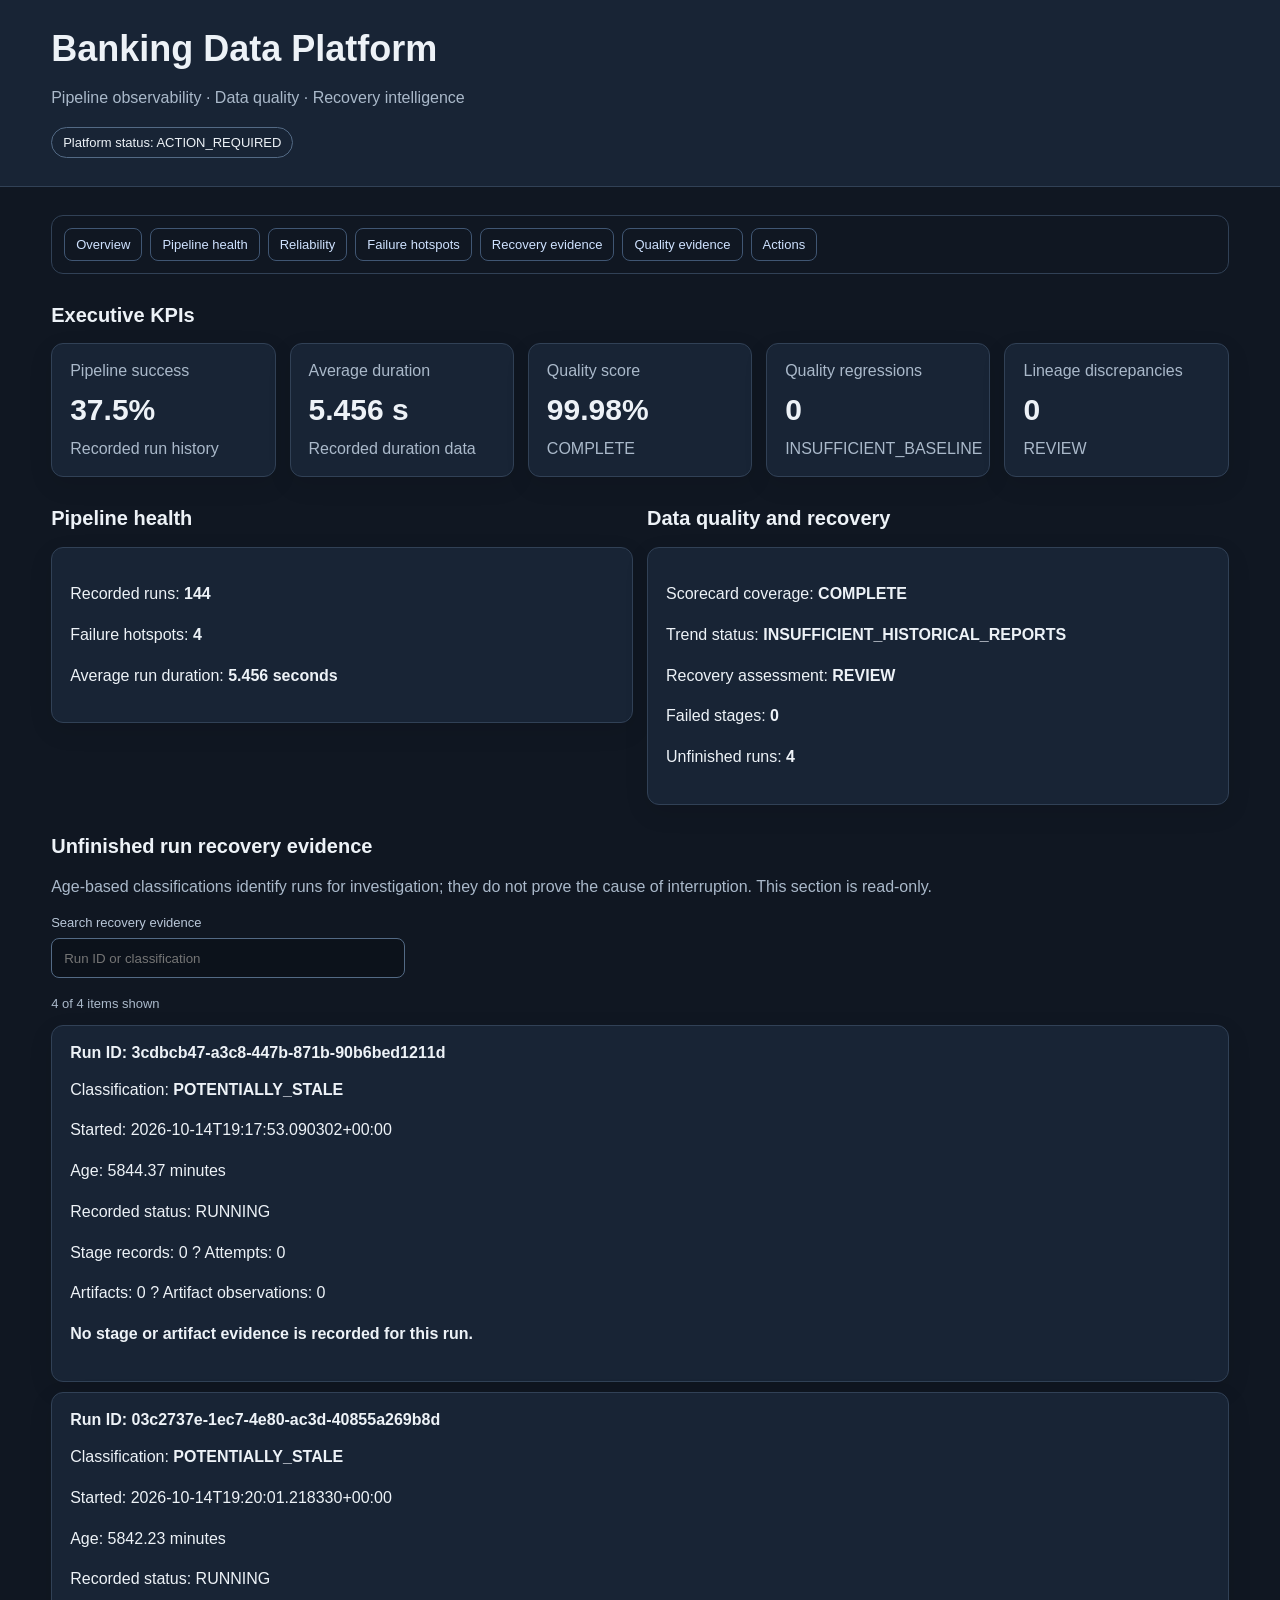
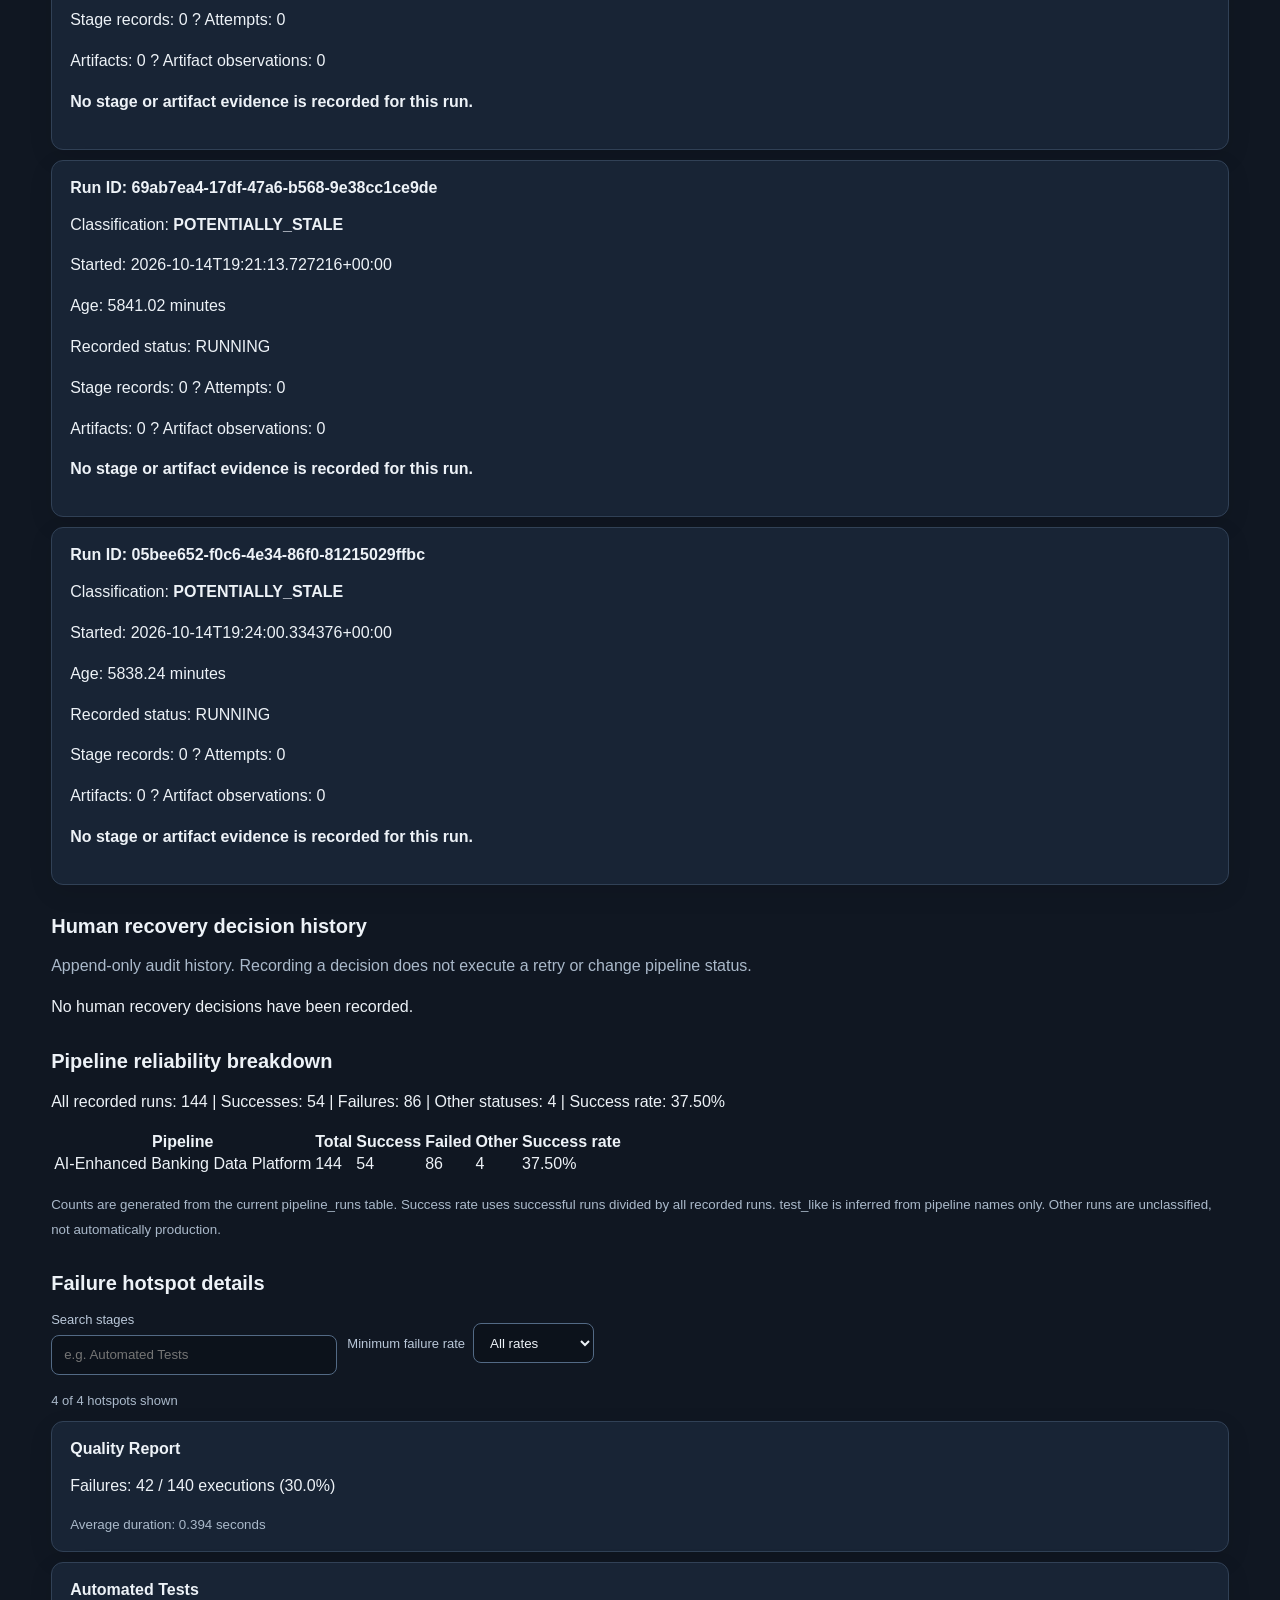
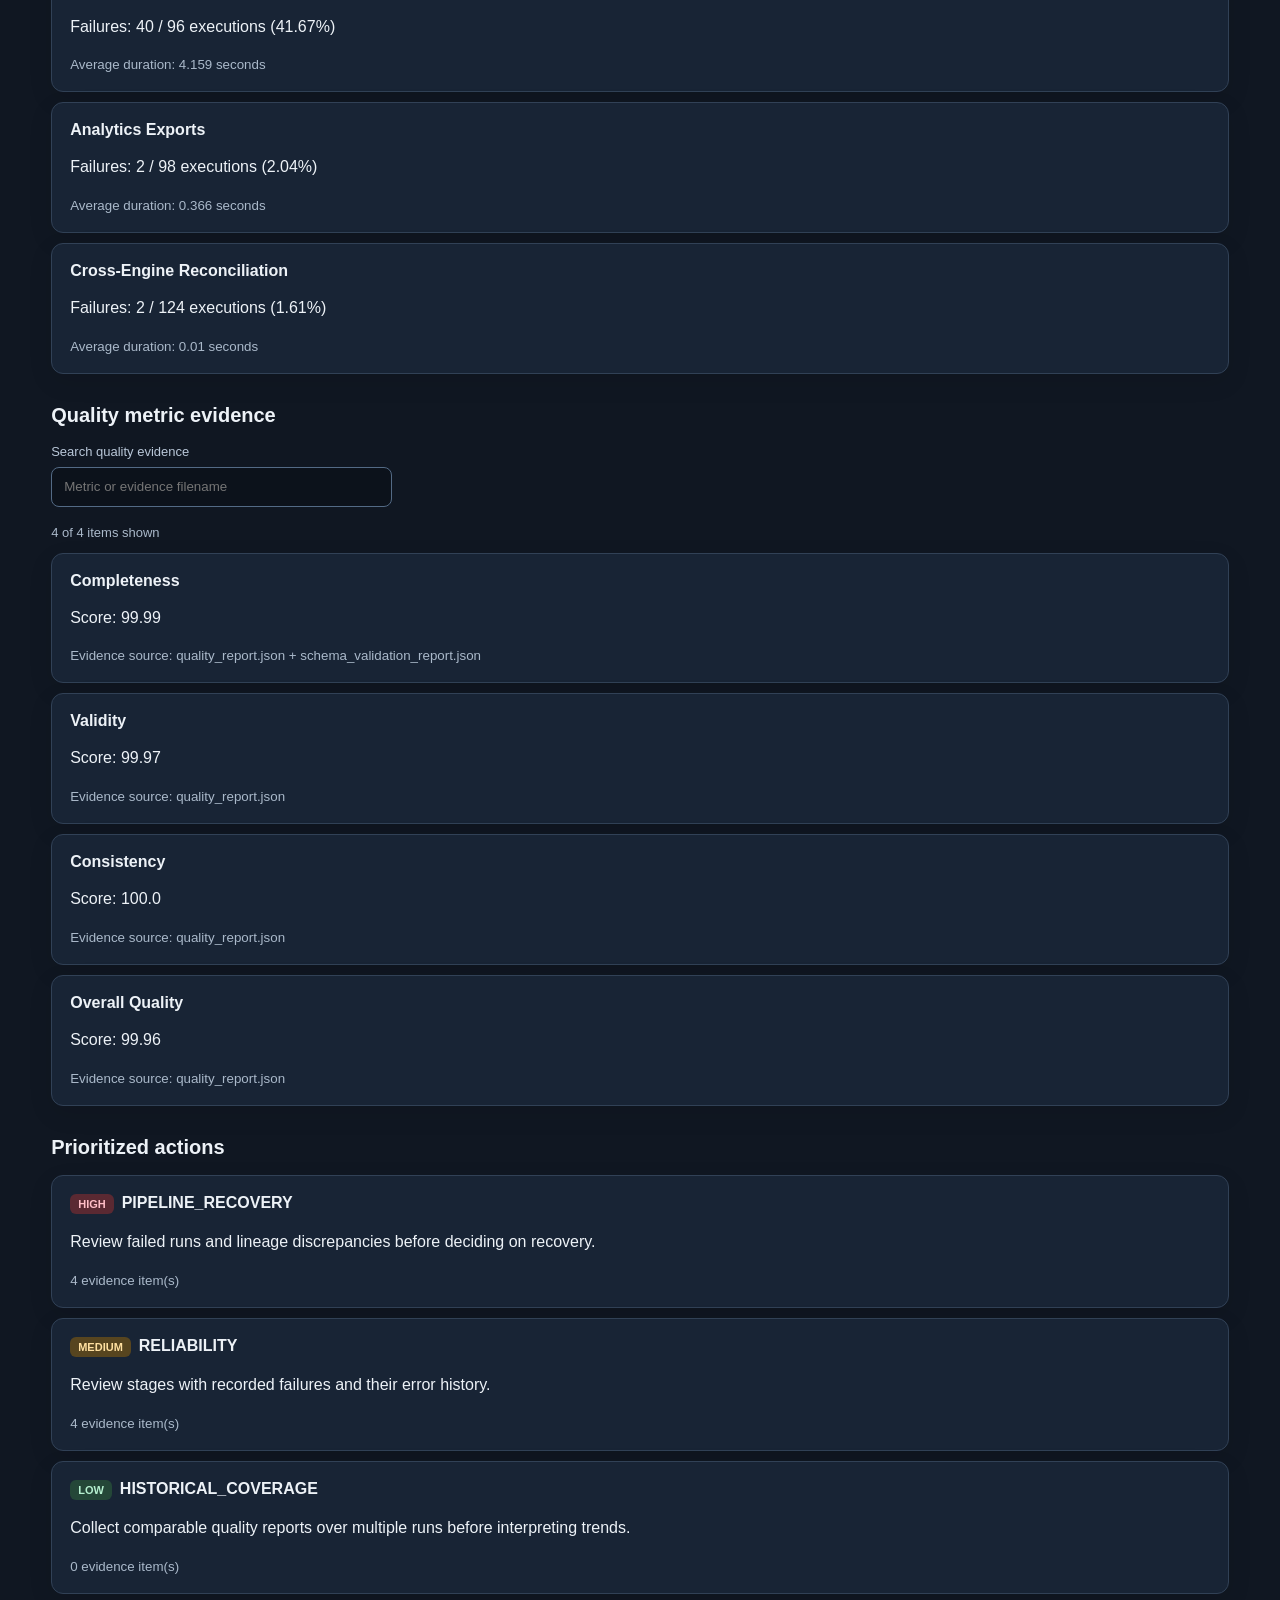
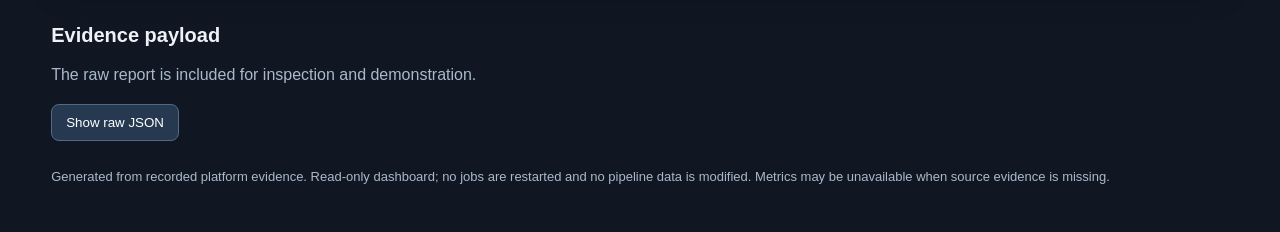
==== commit 28e62cc6: "Add human recovery decision audit history" ====
--- a/reports/platform_health_dashboard.html
+++ b/reports/platform_health_dashboard.html
@@ -97,7 +97,10 @@
     </label>
   </div>
   <p id="recovery-count" class="result-count" aria-live="polite"></p>
-  <section id="recovery-list"><article class="action recovery-run"><strong>Run ID: 3cdbcb47-a3c8-447b-871b-90b6bed1211d</strong><p>Classification: <strong>POTENTIALLY_STALE</strong></p><p>Started: 2026-10-14T19:17:53.090302+00:00</p><p>Age: 5826.88 minutes</p><p>Recorded status: RUNNING</p><p>Stage records: 0 ? Attempts: 0</p><p>Artifacts: 0 ? Artifact observations: 0</p><p><strong>No stage or artifact evidence is recorded for this run.</strong></p></article><article class="action recovery-run"><strong>Run ID: 03c2737e-1ec7-4e80-ac3d-40855a269b8d</strong><p>Classification: <strong>POTENTIALLY_STALE</strong></p><p>Started: 2026-10-14T19:20:01.218330+00:00</p><p>Age: 5824.75 minutes</p><p>Recorded status: RUNNING</p><p>Stage records: 0 ? Attempts: 0</p><p>Artifacts: 0 ? Artifact observations: 0</p><p><strong>No stage or artifact evidence is recorded for this run.</strong></p></article><article class="action recovery-run"><strong>Run ID: 69ab7ea4-17df-47a6-b568-9e38cc1ce9de</strong><p>Classification: <strong>POTENTIALLY_STALE</strong></p><p>Started: 2026-10-14T19:21:13.727216+00:00</p><p>Age: 5823.54 minutes</p><p>Recorded status: RUNNING</p><p>Stage records: 0 ? Attempts: 0</p><p>Artifacts: 0 ? Artifact observations: 0</p><p><strong>No stage or artifact evidence is recorded for this run.</strong></p></article><article class="action recovery-run"><strong>Run ID: 05bee652-f0c6-4e34-86f0-81215029ffbc</strong><p>Classification: <strong>POTENTIALLY_STALE</strong></p><p>Started: 2026-10-14T19:24:00.334376+00:00</p><p>Age: 5820.76 minutes</p><p>Recorded status: RUNNING</p><p>Stage records: 0 ? Attempts: 0</p><p>Artifacts: 0 ? Artifact observations: 0</p><p><strong>No stage or artifact evidence is recorded for this run.</strong></p></article></section>
+  <section id="recovery-list"><article class="action recovery-run"><strong>Run ID: 3cdbcb47-a3c8-447b-871b-90b6bed1211d</strong><p>Classification: <strong>POTENTIALLY_STALE</strong></p><p>Started: 2026-10-14T19:17:53.090302+00:00</p><p>Age: 5844.37 minutes</p><p>Recorded status: RUNNING</p><p>Stage records: 0 ? Attempts: 0</p><p>Artifacts: 0 ? Artifact observations: 0</p><p><strong>No stage or artifact evidence is recorded for this run.</strong></p></article><article class="action recovery-run"><strong>Run ID: 03c2737e-1ec7-4e80-ac3d-40855a269b8d</strong><p>Classification: <strong>POTENTIALLY_STALE</strong></p><p>Started: 2026-10-14T19:20:01.218330+00:00</p><p>Age: 5842.23 minutes</p><p>Recorded status: RUNNING</p><p>Stage records: 0 ? Attempts: 0</p><p>Artifacts: 0 ? Artifact observations: 0</p><p><strong>No stage or artifact evidence is recorded for this run.</strong></p></article><article class="action recovery-run"><strong>Run ID: 69ab7ea4-17df-47a6-b568-9e38cc1ce9de</strong><p>Classification: <strong>POTENTIALLY_STALE</strong></p><p>Started: 2026-10-14T19:21:13.727216+00:00</p><p>Age: 5841.02 minutes</p><p>Recorded status: RUNNING</p><p>Stage records: 0 ? Attempts: 0</p><p>Artifacts: 0 ? Artifact observations: 0</p><p><strong>No stage or artifact evidence is recorded for this run.</strong></p></article><article class="action recovery-run"><strong>Run ID: 05bee652-f0c6-4e34-86f0-81215029ffbc</strong><p>Classification: <strong>POTENTIALLY_STALE</strong></p><p>Started: 2026-10-14T19:24:00.334376+00:00</p><p>Age: 5838.24 minutes</p><p>Recorded status: RUNNING</p><p>Stage records: 0 ? Attempts: 0</p><p>Artifacts: 0 ? Artifact observations: 0</p><p><strong>No stage or artifact evidence is recorded for this run.</strong></p></article></section>
+  <h2 id="recovery-decisions">Human recovery decision history</h2>
+  <p class="muted">Append-only audit history. Recording a decision does not execute a retry or change pipeline status.</p>
+  <section id="recovery-decision-list"><p>No human recovery decisions have been recorded.</p></section>
   <section id="pipeline-reliability-breakdown"><h2>Pipeline reliability breakdown</h2><p>All recorded runs: 144 | Successes: 54 | Failures: 86 | Other statuses: 4 | Success rate: 37.50%</p><table><thead><tr><th>Pipeline</th><th>Total</th><th>Success</th><th>Failed</th><th>Other</th><th>Success rate</th></tr></thead><tbody><tr><td>AI-Enhanced Banking Data Platform</td><td>144</td><td>54</td><td>86</td><td>4</td><td>37.50%</td></tr></tbody></table><p><small>Counts are generated from the current pipeline_runs table. Success rate uses successful runs divided by all recorded runs. test_like is inferred from pipeline names only. Other runs are unclassified, not automatically production.</small></p></section>
 <h2 id="failure-hotspots">Failure hotspot details</h2>
   <div class="toolbar">
@@ -163,8 +166,8 @@
         &quot;attempt_record_count&quot;: 0,
         &quot;artifact_record_count&quot;: 0,
         &quot;artifact_observation_count&quot;: 0,
-        &quot;age_seconds&quot;: 349612.935,
-        &quot;age_minutes&quot;: 5826.88,
+        &quot;age_seconds&quot;: 350661.936,
+        &quot;age_minutes&quot;: 5844.37,
         &quot;recovery_classification&quot;: &quot;POTENTIALLY_STALE&quot;,
         &quot;timestamp_parse_error&quot;: null
       },
@@ -179,8 +182,8 @@
         &quot;attempt_record_count&quot;: 0,
         &quot;artifact_record_count&quot;: 0,
         &quot;artifact_observation_count&quot;: 0,
-        &quot;age_seconds&quot;: 349484.807,
-        &quot;age_minutes&quot;: 5824.75,
+        &quot;age_seconds&quot;: 350533.808,
+        &quot;age_minutes&quot;: 5842.23,
         &quot;recovery_classification&quot;: &quot;POTENTIALLY_STALE&quot;,
         &quot;timestamp_parse_error&quot;: null
       },
@@ -195,8 +198,8 @@
         &quot;attempt_record_count&quot;: 0,
         &quot;artifact_record_count&quot;: 0,
         &quot;artifact_observation_count&quot;: 0,
-        &quot;age_seconds&quot;: 349412.298,
-        &quot;age_minutes&quot;: 5823.54,
+        &quot;age_seconds&quot;: 350461.299,
+        &quot;age_minutes&quot;: 5841.02,
         &quot;recovery_classification&quot;: &quot;POTENTIALLY_STALE&quot;,
         &quot;timestamp_parse_error&quot;: null
       },
@@ -211,8 +214,8 @@
         &quot;attempt_record_count&quot;: 0,
         &quot;artifact_record_count&quot;: 0,
         &quot;artifact_observation_count&quot;: 0,
-        &quot;age_seconds&quot;: 349245.691,
-        &quot;age_minutes&quot;: 5820.76,
+        &quot;age_seconds&quot;: 350294.692,
+        &quot;age_minutes&quot;: 5838.24,
         &quot;recovery_classification&quot;: &quot;POTENTIALLY_STALE&quot;,
         &quot;timestamp_parse_error&quot;: null
       }
@@ -220,7 +223,8 @@
     &quot;potentially_stale_runs&quot;: 4,
     &quot;recently_started_runs&quot;: 0,
     &quot;unknown_age_runs&quot;: 0,
-    &quot;lineage_discrepancies&quot;: 0
+    &quot;lineage_discrepancies&quot;: 0,
+    &quot;decision_events&quot;: []
   },
   &quot;prioritized_actions&quot;: [
     {
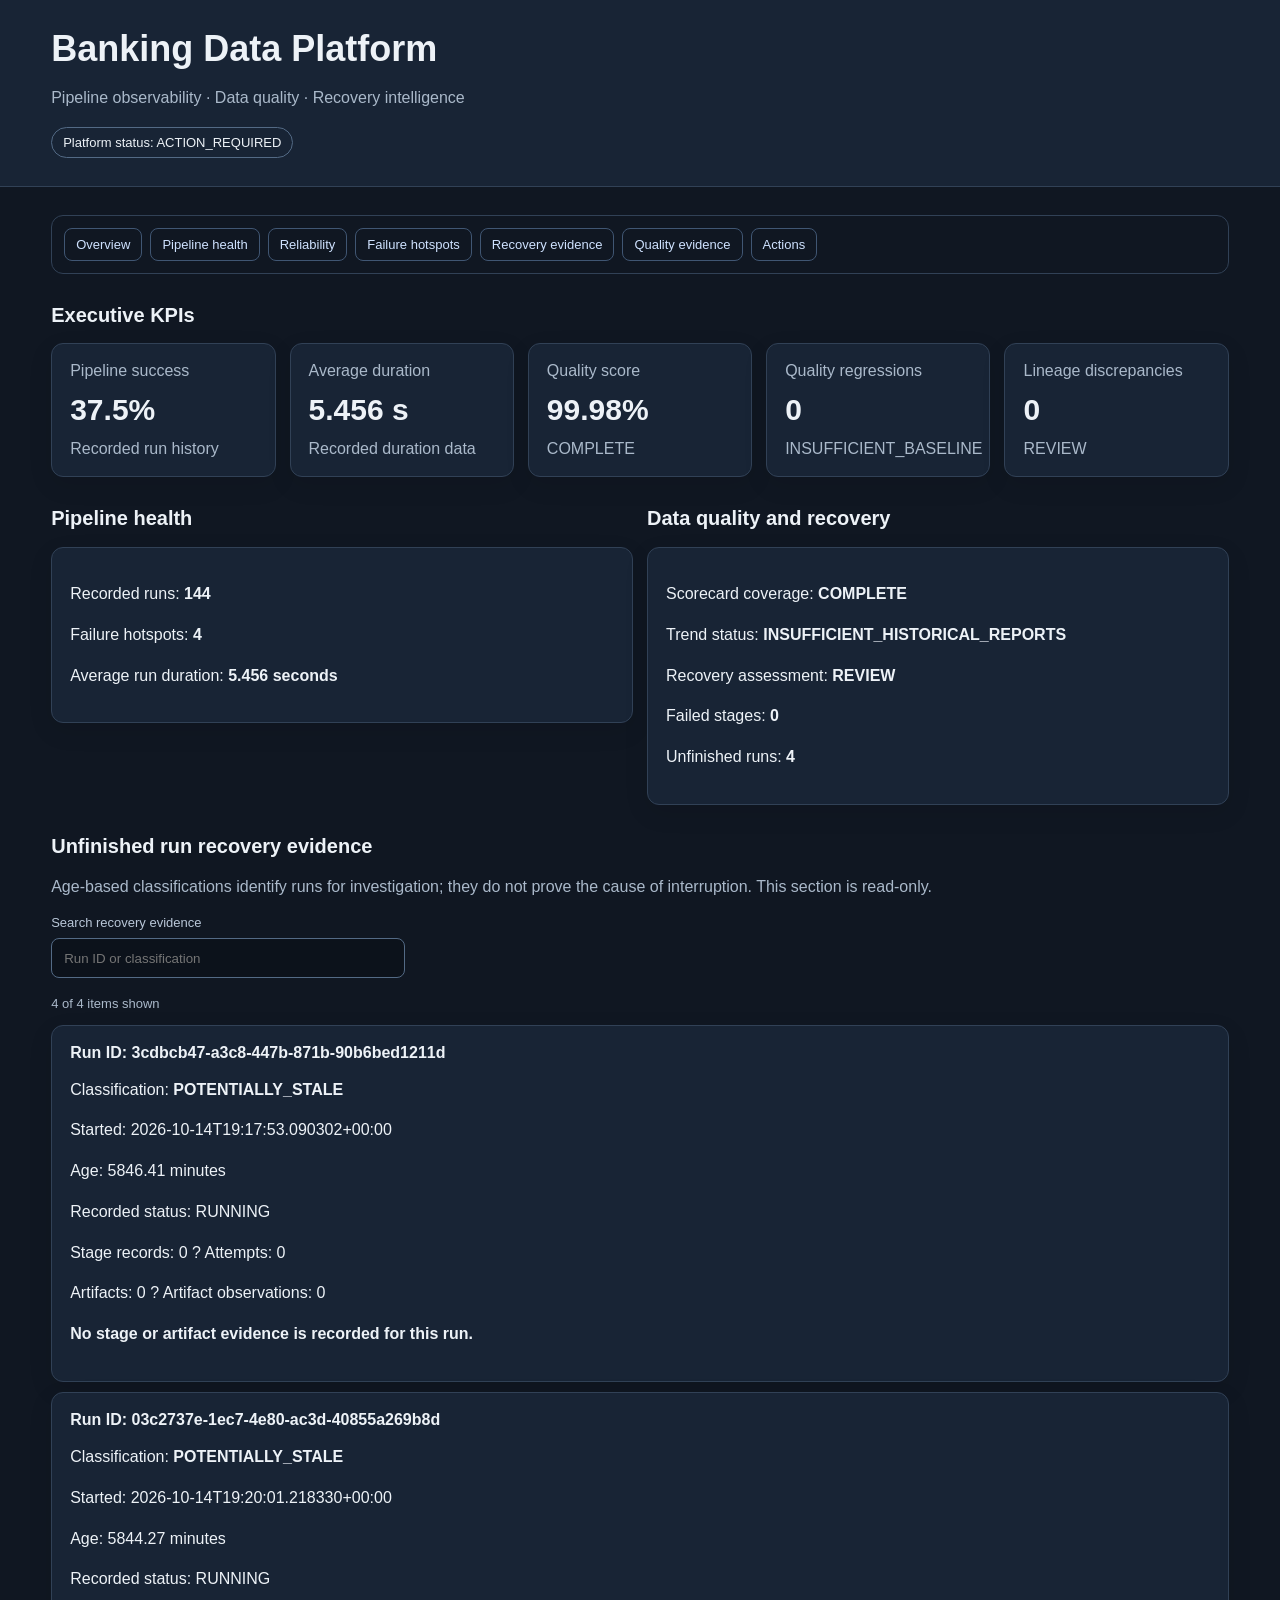
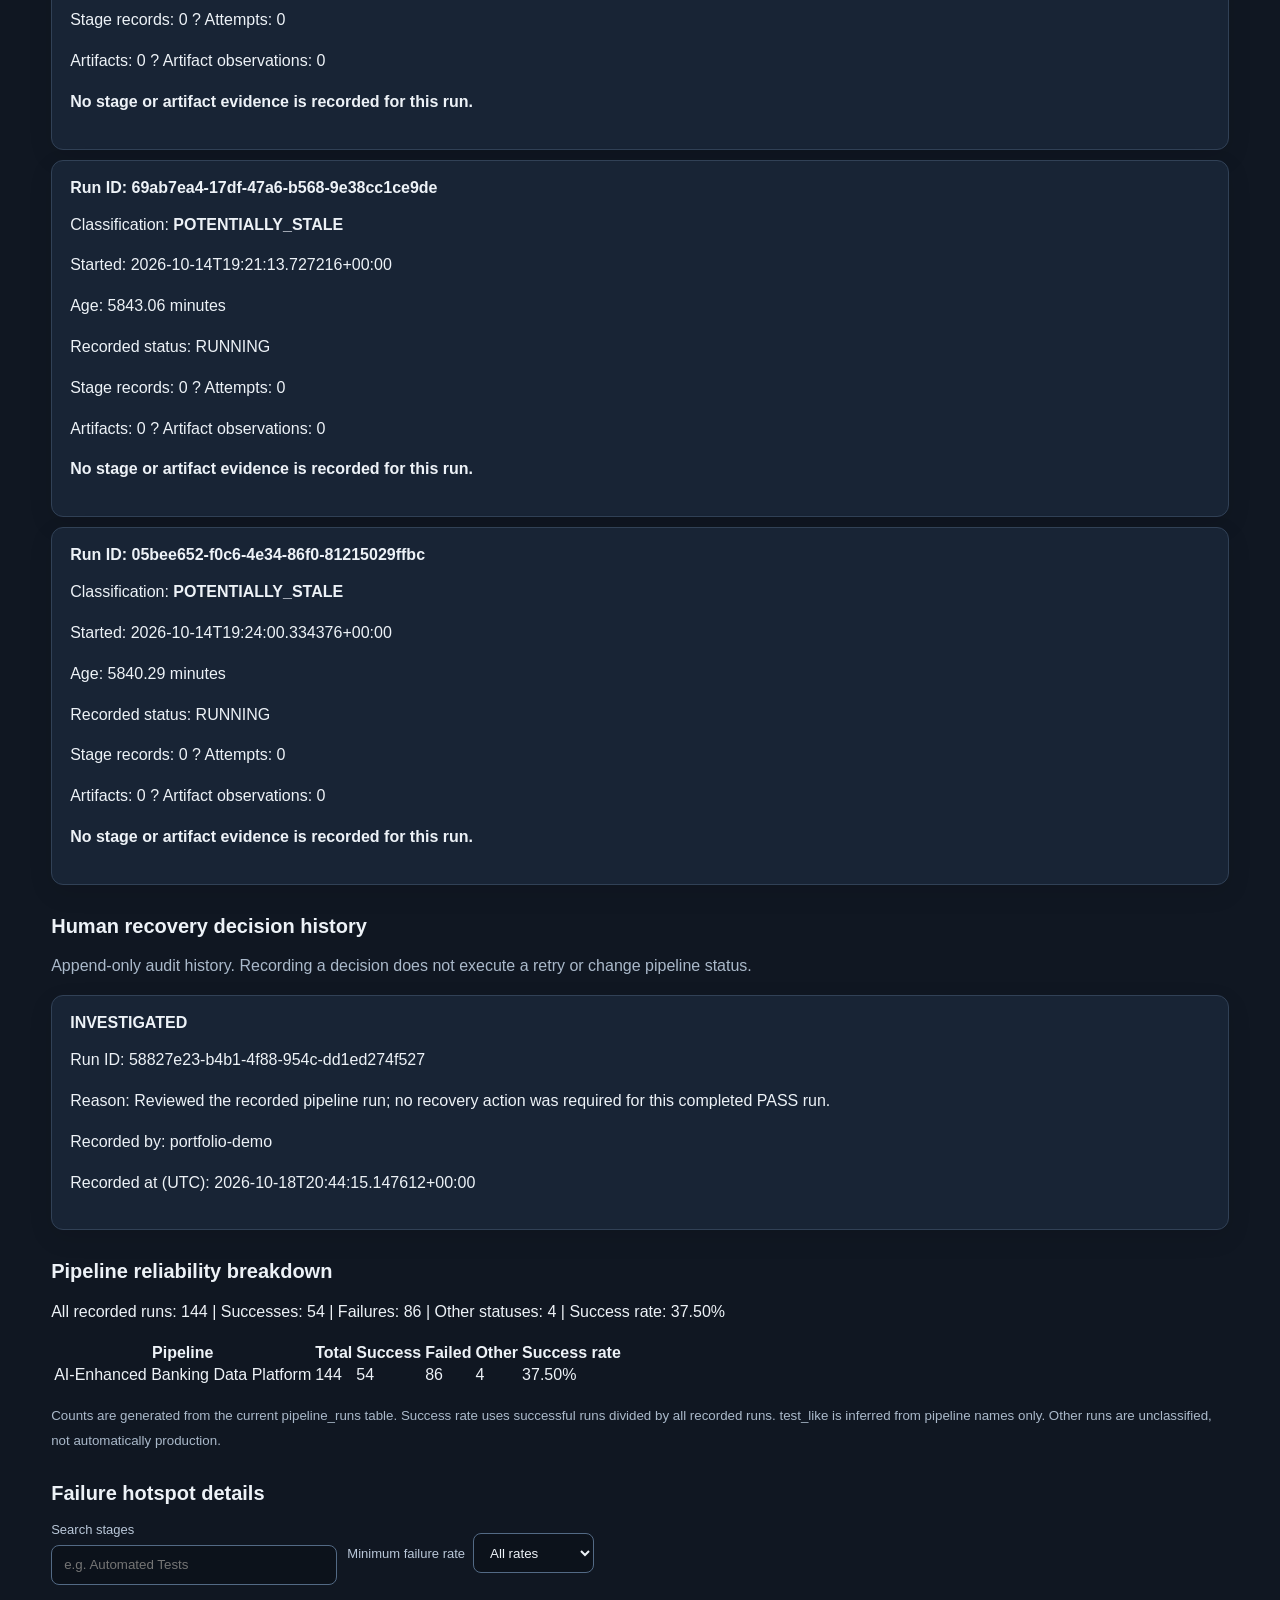
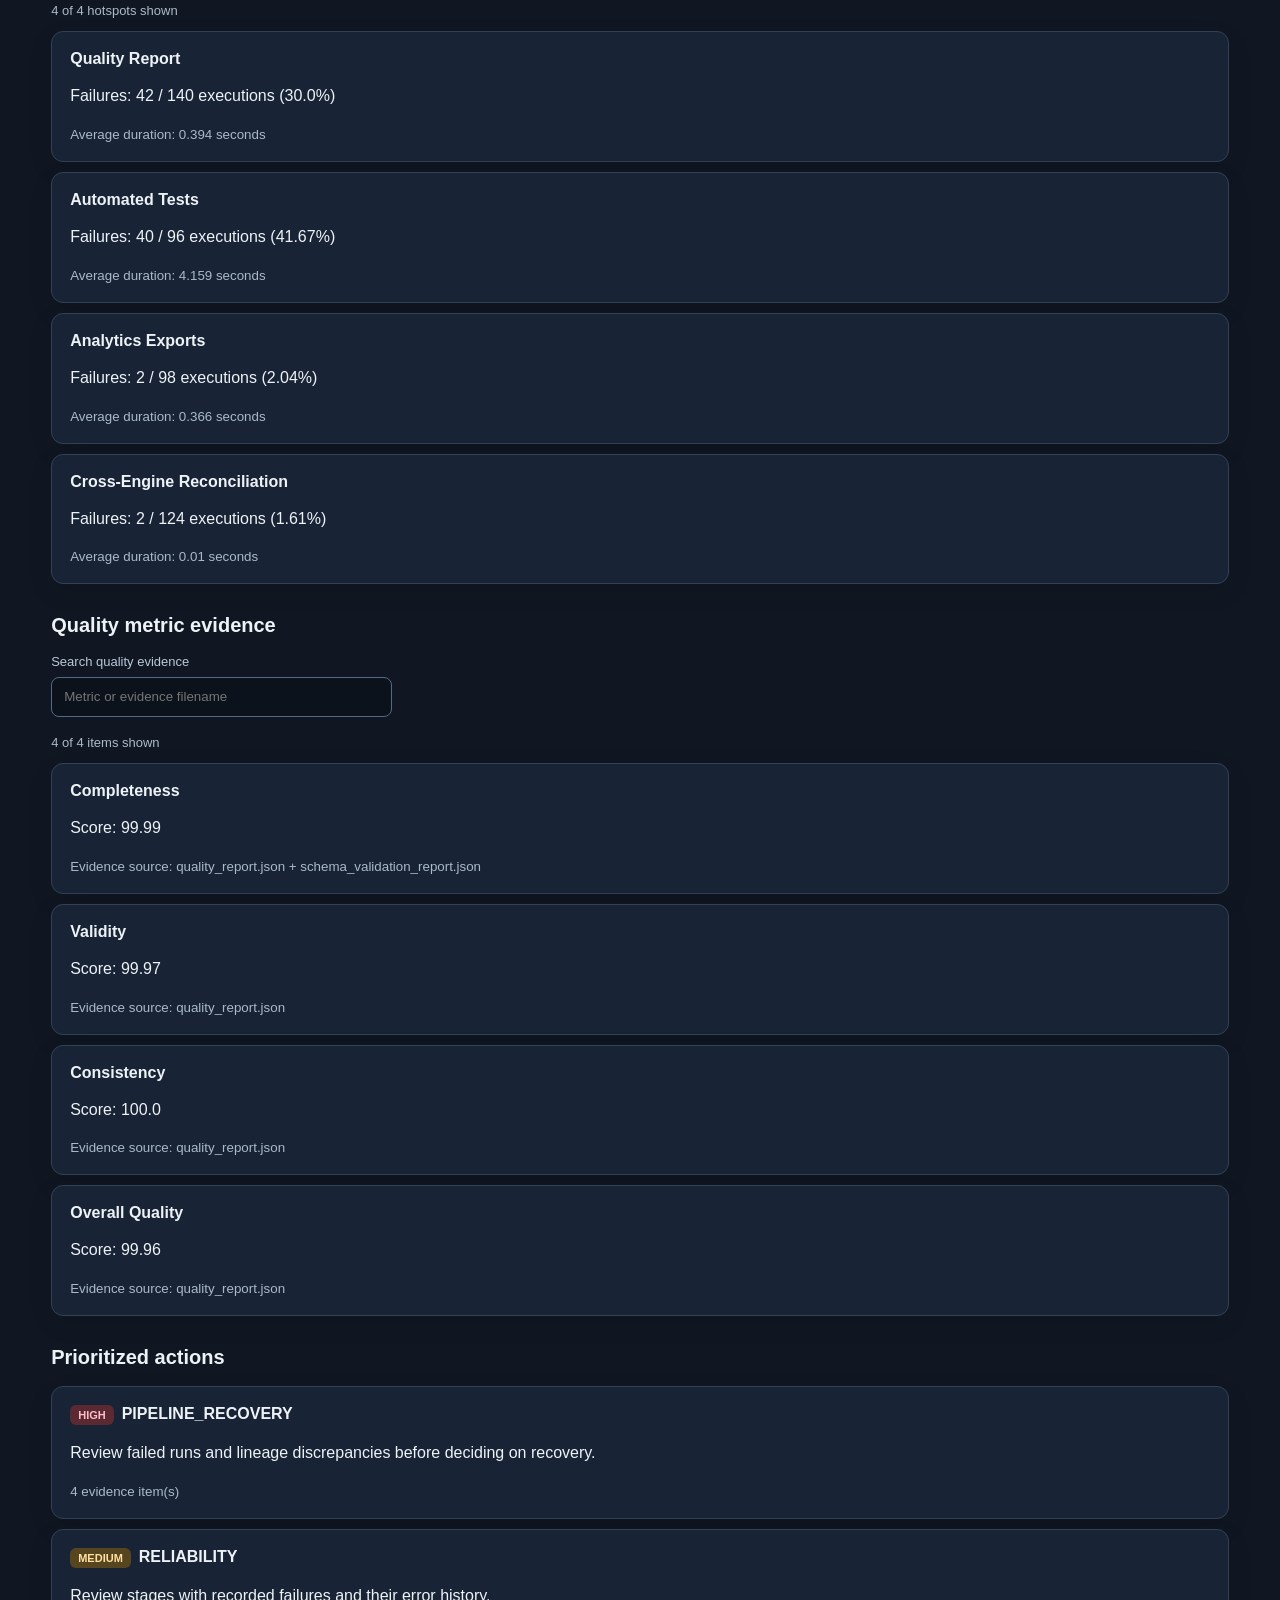
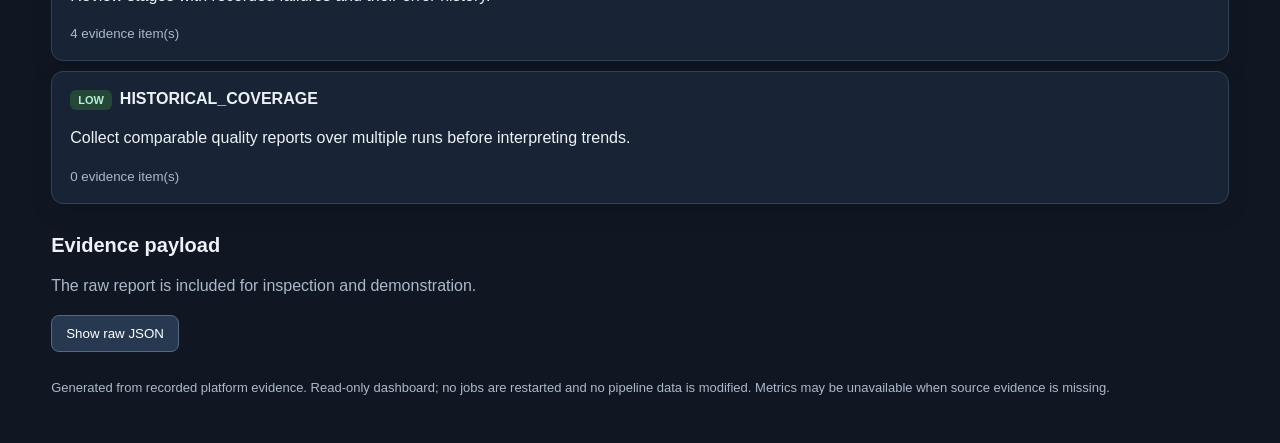
==== commit c87eba99: "Show recovery audit entry in dashboard" ====
--- a/reports/platform_health_dashboard.html
+++ b/reports/platform_health_dashboard.html
@@ -97,10 +97,10 @@
     </label>
   </div>
   <p id="recovery-count" class="result-count" aria-live="polite"></p>
-  <section id="recovery-list"><article class="action recovery-run"><strong>Run ID: 3cdbcb47-a3c8-447b-871b-90b6bed1211d</strong><p>Classification: <strong>POTENTIALLY_STALE</strong></p><p>Started: 2026-10-14T19:17:53.090302+00:00</p><p>Age: 5844.37 minutes</p><p>Recorded status: RUNNING</p><p>Stage records: 0 ? Attempts: 0</p><p>Artifacts: 0 ? Artifact observations: 0</p><p><strong>No stage or artifact evidence is recorded for this run.</strong></p></article><article class="action recovery-run"><strong>Run ID: 03c2737e-1ec7-4e80-ac3d-40855a269b8d</strong><p>Classification: <strong>POTENTIALLY_STALE</strong></p><p>Started: 2026-10-14T19:20:01.218330+00:00</p><p>Age: 5842.23 minutes</p><p>Recorded status: RUNNING</p><p>Stage records: 0 ? Attempts: 0</p><p>Artifacts: 0 ? Artifact observations: 0</p><p><strong>No stage or artifact evidence is recorded for this run.</strong></p></article><article class="action recovery-run"><strong>Run ID: 69ab7ea4-17df-47a6-b568-9e38cc1ce9de</strong><p>Classification: <strong>POTENTIALLY_STALE</strong></p><p>Started: 2026-10-14T19:21:13.727216+00:00</p><p>Age: 5841.02 minutes</p><p>Recorded status: RUNNING</p><p>Stage records: 0 ? Attempts: 0</p><p>Artifacts: 0 ? Artifact observations: 0</p><p><strong>No stage or artifact evidence is recorded for this run.</strong></p></article><article class="action recovery-run"><strong>Run ID: 05bee652-f0c6-4e34-86f0-81215029ffbc</strong><p>Classification: <strong>POTENTIALLY_STALE</strong></p><p>Started: 2026-10-14T19:24:00.334376+00:00</p><p>Age: 5838.24 minutes</p><p>Recorded status: RUNNING</p><p>Stage records: 0 ? Attempts: 0</p><p>Artifacts: 0 ? Artifact observations: 0</p><p><strong>No stage or artifact evidence is recorded for this run.</strong></p></article></section>
+  <section id="recovery-list"><article class="action recovery-run"><strong>Run ID: 3cdbcb47-a3c8-447b-871b-90b6bed1211d</strong><p>Classification: <strong>POTENTIALLY_STALE</strong></p><p>Started: 2026-10-14T19:17:53.090302+00:00</p><p>Age: 5846.41 minutes</p><p>Recorded status: RUNNING</p><p>Stage records: 0 ? Attempts: 0</p><p>Artifacts: 0 ? Artifact observations: 0</p><p><strong>No stage or artifact evidence is recorded for this run.</strong></p></article><article class="action recovery-run"><strong>Run ID: 03c2737e-1ec7-4e80-ac3d-40855a269b8d</strong><p>Classification: <strong>POTENTIALLY_STALE</strong></p><p>Started: 2026-10-14T19:20:01.218330+00:00</p><p>Age: 5844.27 minutes</p><p>Recorded status: RUNNING</p><p>Stage records: 0 ? Attempts: 0</p><p>Artifacts: 0 ? Artifact observations: 0</p><p><strong>No stage or artifact evidence is recorded for this run.</strong></p></article><article class="action recovery-run"><strong>Run ID: 69ab7ea4-17df-47a6-b568-9e38cc1ce9de</strong><p>Classification: <strong>POTENTIALLY_STALE</strong></p><p>Started: 2026-10-14T19:21:13.727216+00:00</p><p>Age: 5843.06 minutes</p><p>Recorded status: RUNNING</p><p>Stage records: 0 ? Attempts: 0</p><p>Artifacts: 0 ? Artifact observations: 0</p><p><strong>No stage or artifact evidence is recorded for this run.</strong></p></article><article class="action recovery-run"><strong>Run ID: 05bee652-f0c6-4e34-86f0-81215029ffbc</strong><p>Classification: <strong>POTENTIALLY_STALE</strong></p><p>Started: 2026-10-14T19:24:00.334376+00:00</p><p>Age: 5840.29 minutes</p><p>Recorded status: RUNNING</p><p>Stage records: 0 ? Attempts: 0</p><p>Artifacts: 0 ? Artifact observations: 0</p><p><strong>No stage or artifact evidence is recorded for this run.</strong></p></article></section>
   <h2 id="recovery-decisions">Human recovery decision history</h2>
   <p class="muted">Append-only audit history. Recording a decision does not execute a retry or change pipeline status.</p>
-  <section id="recovery-decision-list"><p>No human recovery decisions have been recorded.</p></section>
+  <section id="recovery-decision-list"><article class="action recovery-decision"><strong>INVESTIGATED</strong><p>Run ID: 58827e23-b4b1-4f88-954c-dd1ed274f527</p><p>Reason: Reviewed the recorded pipeline run; no recovery action was required for this completed PASS run.</p><p>Recorded by: portfolio-demo</p><p>Recorded at (UTC): 2026-10-18T20:44:15.147612+00:00</p></article></section>
   <section id="pipeline-reliability-breakdown"><h2>Pipeline reliability breakdown</h2><p>All recorded runs: 144 | Successes: 54 | Failures: 86 | Other statuses: 4 | Success rate: 37.50%</p><table><thead><tr><th>Pipeline</th><th>Total</th><th>Success</th><th>Failed</th><th>Other</th><th>Success rate</th></tr></thead><tbody><tr><td>AI-Enhanced Banking Data Platform</td><td>144</td><td>54</td><td>86</td><td>4</td><td>37.50%</td></tr></tbody></table><p><small>Counts are generated from the current pipeline_runs table. Success rate uses successful runs divided by all recorded runs. test_like is inferred from pipeline names only. Other runs are unclassified, not automatically production.</small></p></section>
 <h2 id="failure-hotspots">Failure hotspot details</h2>
   <div class="toolbar">
@@ -166,8 +166,8 @@
         &quot;attempt_record_count&quot;: 0,
         &quot;artifact_record_count&quot;: 0,
         &quot;artifact_observation_count&quot;: 0,
-        &quot;age_seconds&quot;: 350661.936,
-        &quot;age_minutes&quot;: 5844.37,
+        &quot;age_seconds&quot;: 350784.348,
+        &quot;age_minutes&quot;: 5846.41,
         &quot;recovery_classification&quot;: &quot;POTENTIALLY_STALE&quot;,
         &quot;timestamp_parse_error&quot;: null
       },
@@ -182,8 +182,8 @@
         &quot;attempt_record_count&quot;: 0,
         &quot;artifact_record_count&quot;: 0,
         &quot;artifact_observation_count&quot;: 0,
-        &quot;age_seconds&quot;: 350533.808,
-        &quot;age_minutes&quot;: 5842.23,
+        &quot;age_seconds&quot;: 350656.22,
+        &quot;age_minutes&quot;: 5844.27,
         &quot;recovery_classification&quot;: &quot;POTENTIALLY_STALE&quot;,
         &quot;timestamp_parse_error&quot;: null
       },
@@ -198,8 +198,8 @@
         &quot;attempt_record_count&quot;: 0,
         &quot;artifact_record_count&quot;: 0,
         &quot;artifact_observation_count&quot;: 0,
-        &quot;age_seconds&quot;: 350461.299,
-        &quot;age_minutes&quot;: 5841.02,
+        &quot;age_seconds&quot;: 350583.712,
+        &quot;age_minutes&quot;: 5843.06,
         &quot;recovery_classification&quot;: &quot;POTENTIALLY_STALE&quot;,
         &quot;timestamp_parse_error&quot;: null
       },
@@ -214,8 +214,8 @@
         &quot;attempt_record_count&quot;: 0,
         &quot;artifact_record_count&quot;: 0,
         &quot;artifact_observation_count&quot;: 0,
-        &quot;age_seconds&quot;: 350294.692,
-        &quot;age_minutes&quot;: 5838.24,
+        &quot;age_seconds&quot;: 350417.104,
+        &quot;age_minutes&quot;: 5840.29,
         &quot;recovery_classification&quot;: &quot;POTENTIALLY_STALE&quot;,
         &quot;timestamp_parse_error&quot;: null
       }
@@ -224,7 +224,17 @@
     &quot;recently_started_runs&quot;: 0,
     &quot;unknown_age_runs&quot;: 0,
     &quot;lineage_discrepancies&quot;: 0,
-    &quot;decision_events&quot;: []
+    &quot;decision_events&quot;: [
+      {
+        &quot;event_id&quot;: 1,
+        &quot;run_id&quot;: &quot;58827e23-b4b1-4f88-954c-dd1ed274f527&quot;,
+        &quot;decision&quot;: &quot;INVESTIGATED&quot;,
+        &quot;reason&quot;: &quot;Reviewed the recorded pipeline run; no recovery action was required for this completed PASS run.&quot;,
+        &quot;recorded_by&quot;: &quot;portfolio-demo&quot;,
+        &quot;recorded_at_utc&quot;: &quot;2026-10-18T20:44:15.147612+00:00&quot;,
+        &quot;evidence_snapshot&quot;: {}
+      }
+    ]
   },
   &quot;prioritized_actions&quot;: [
     {
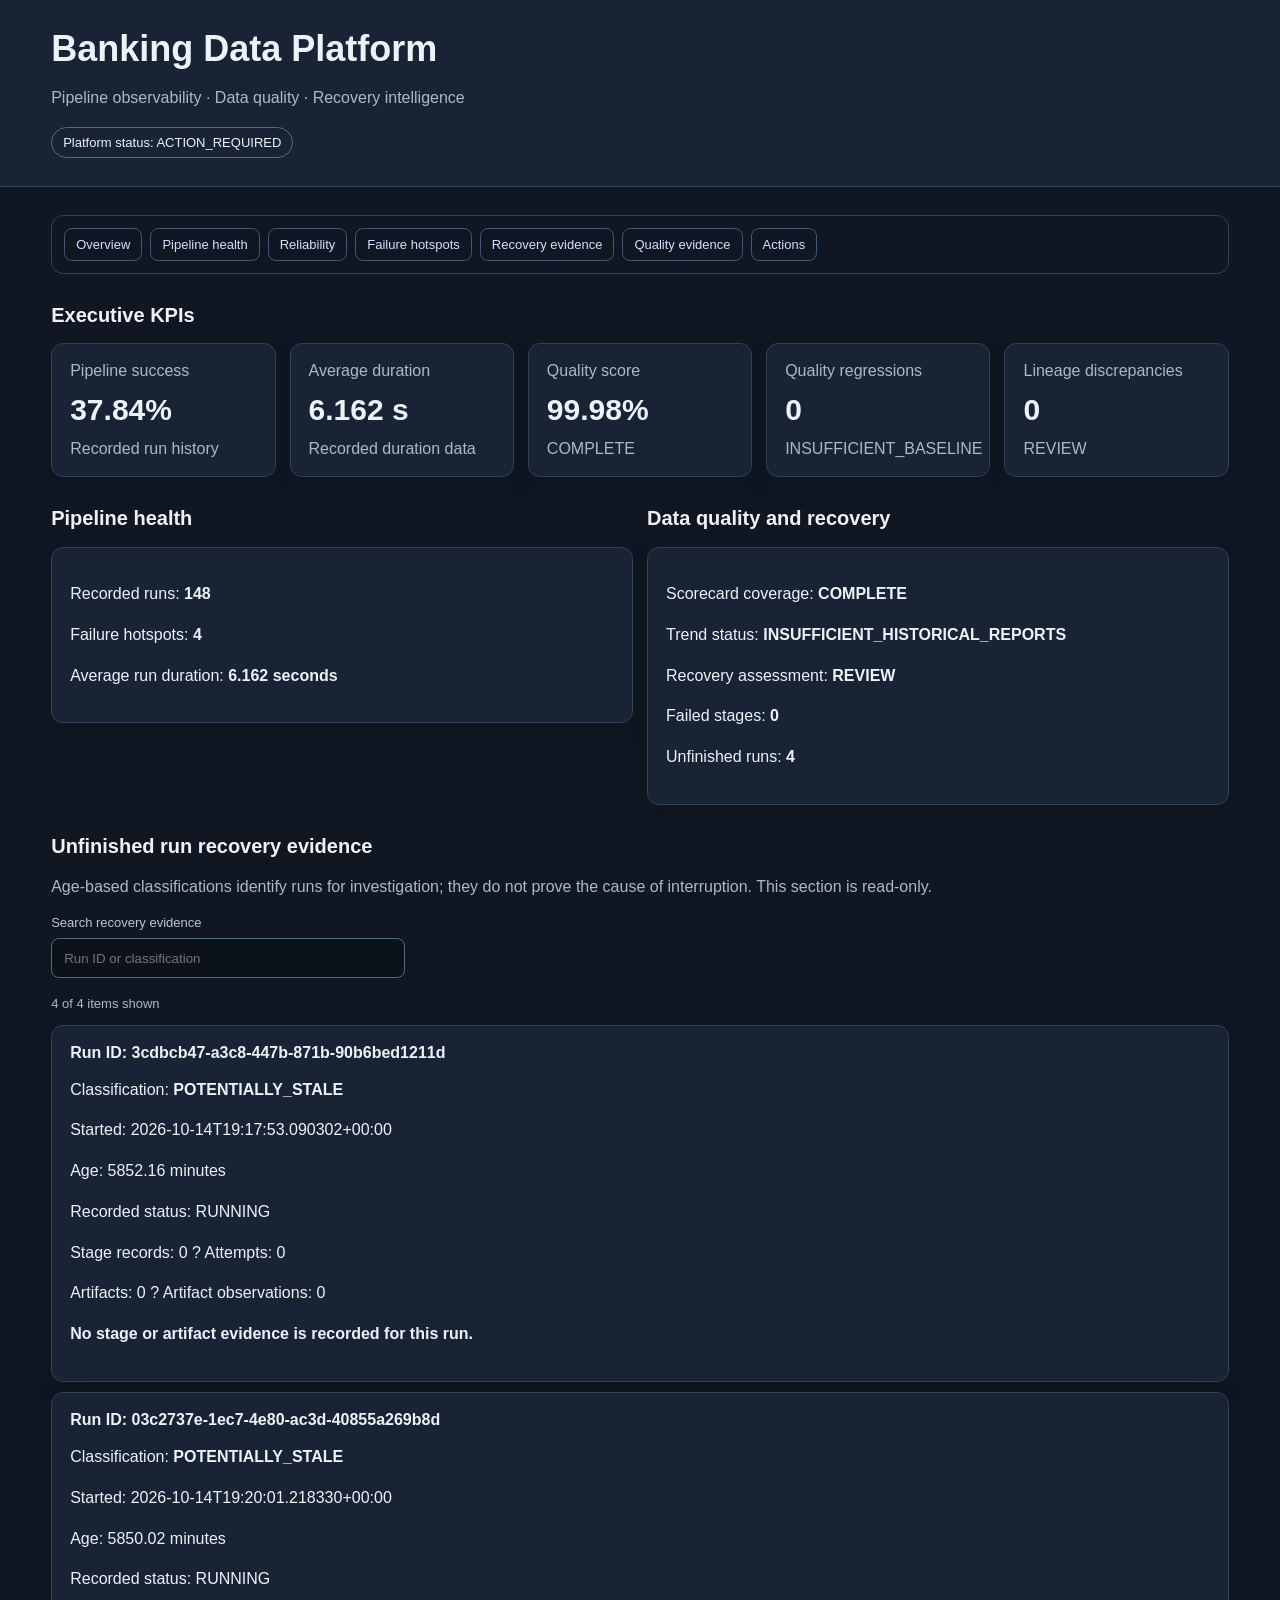
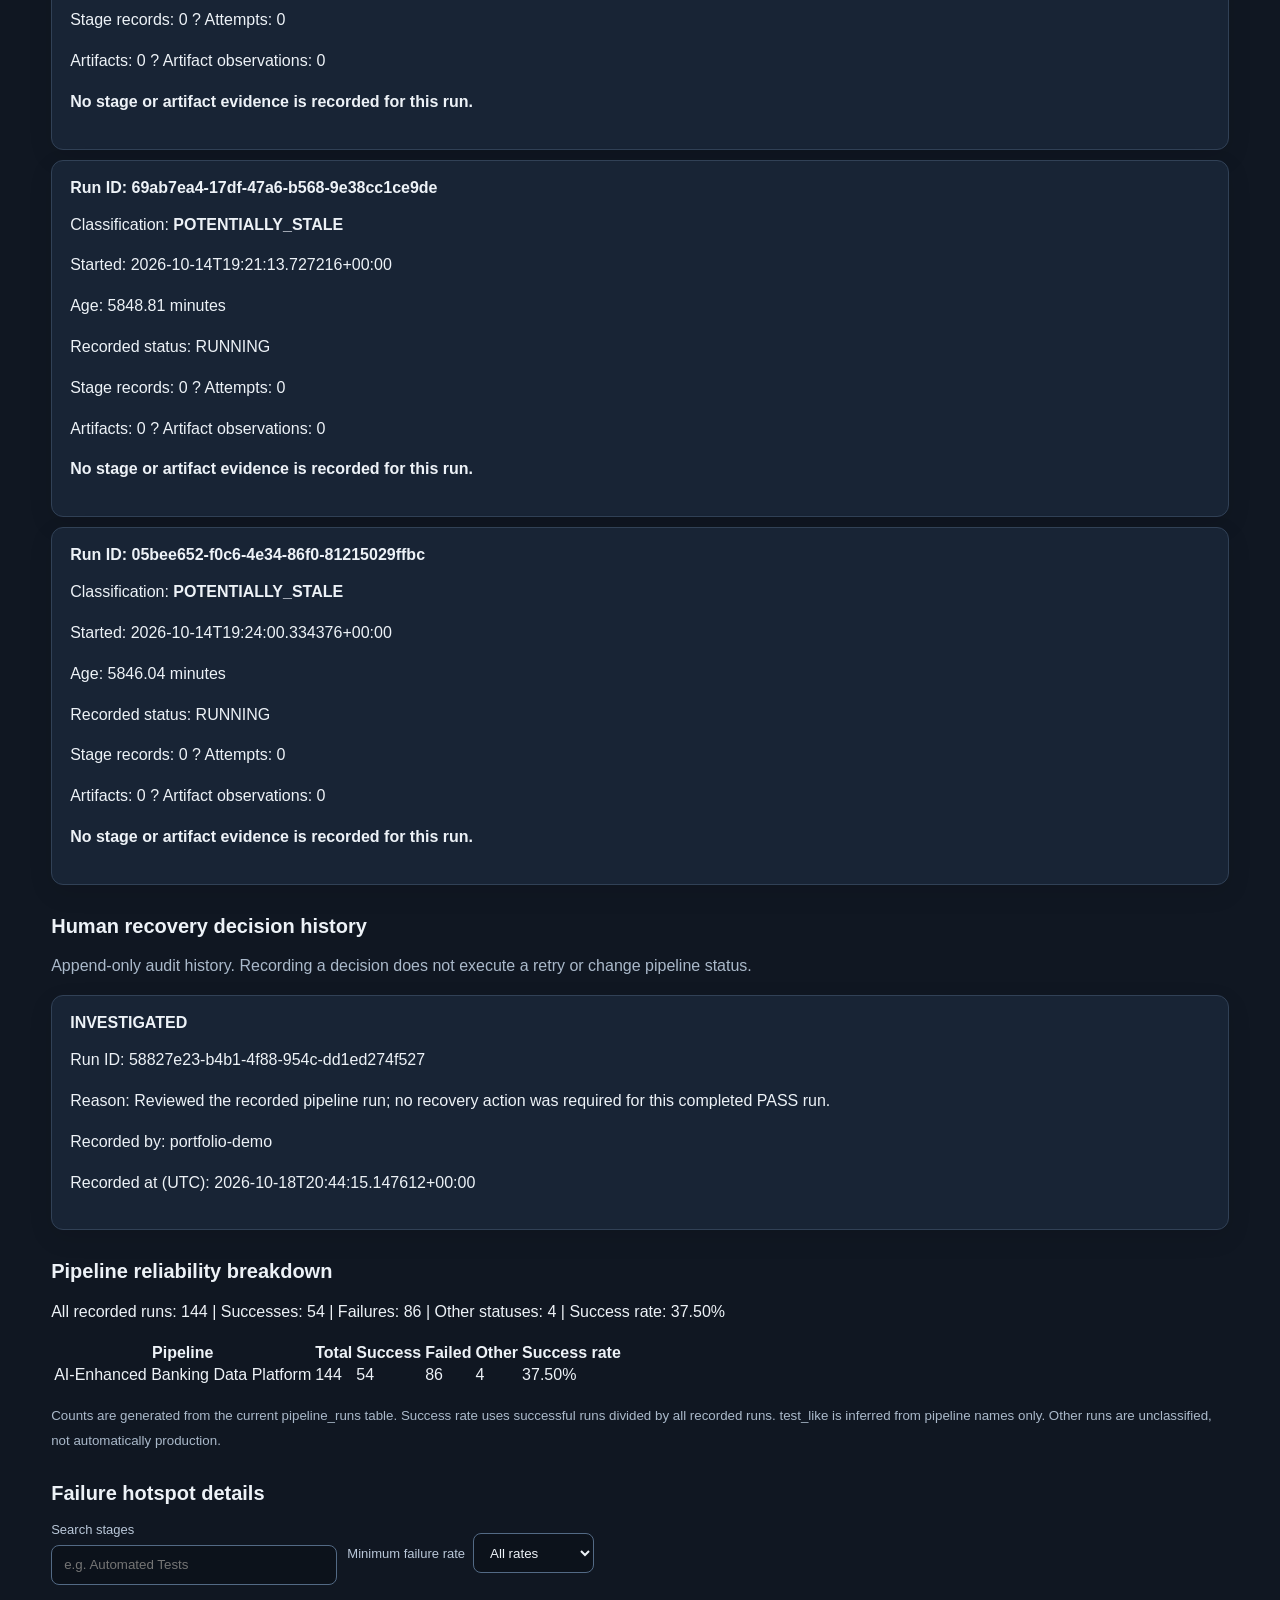
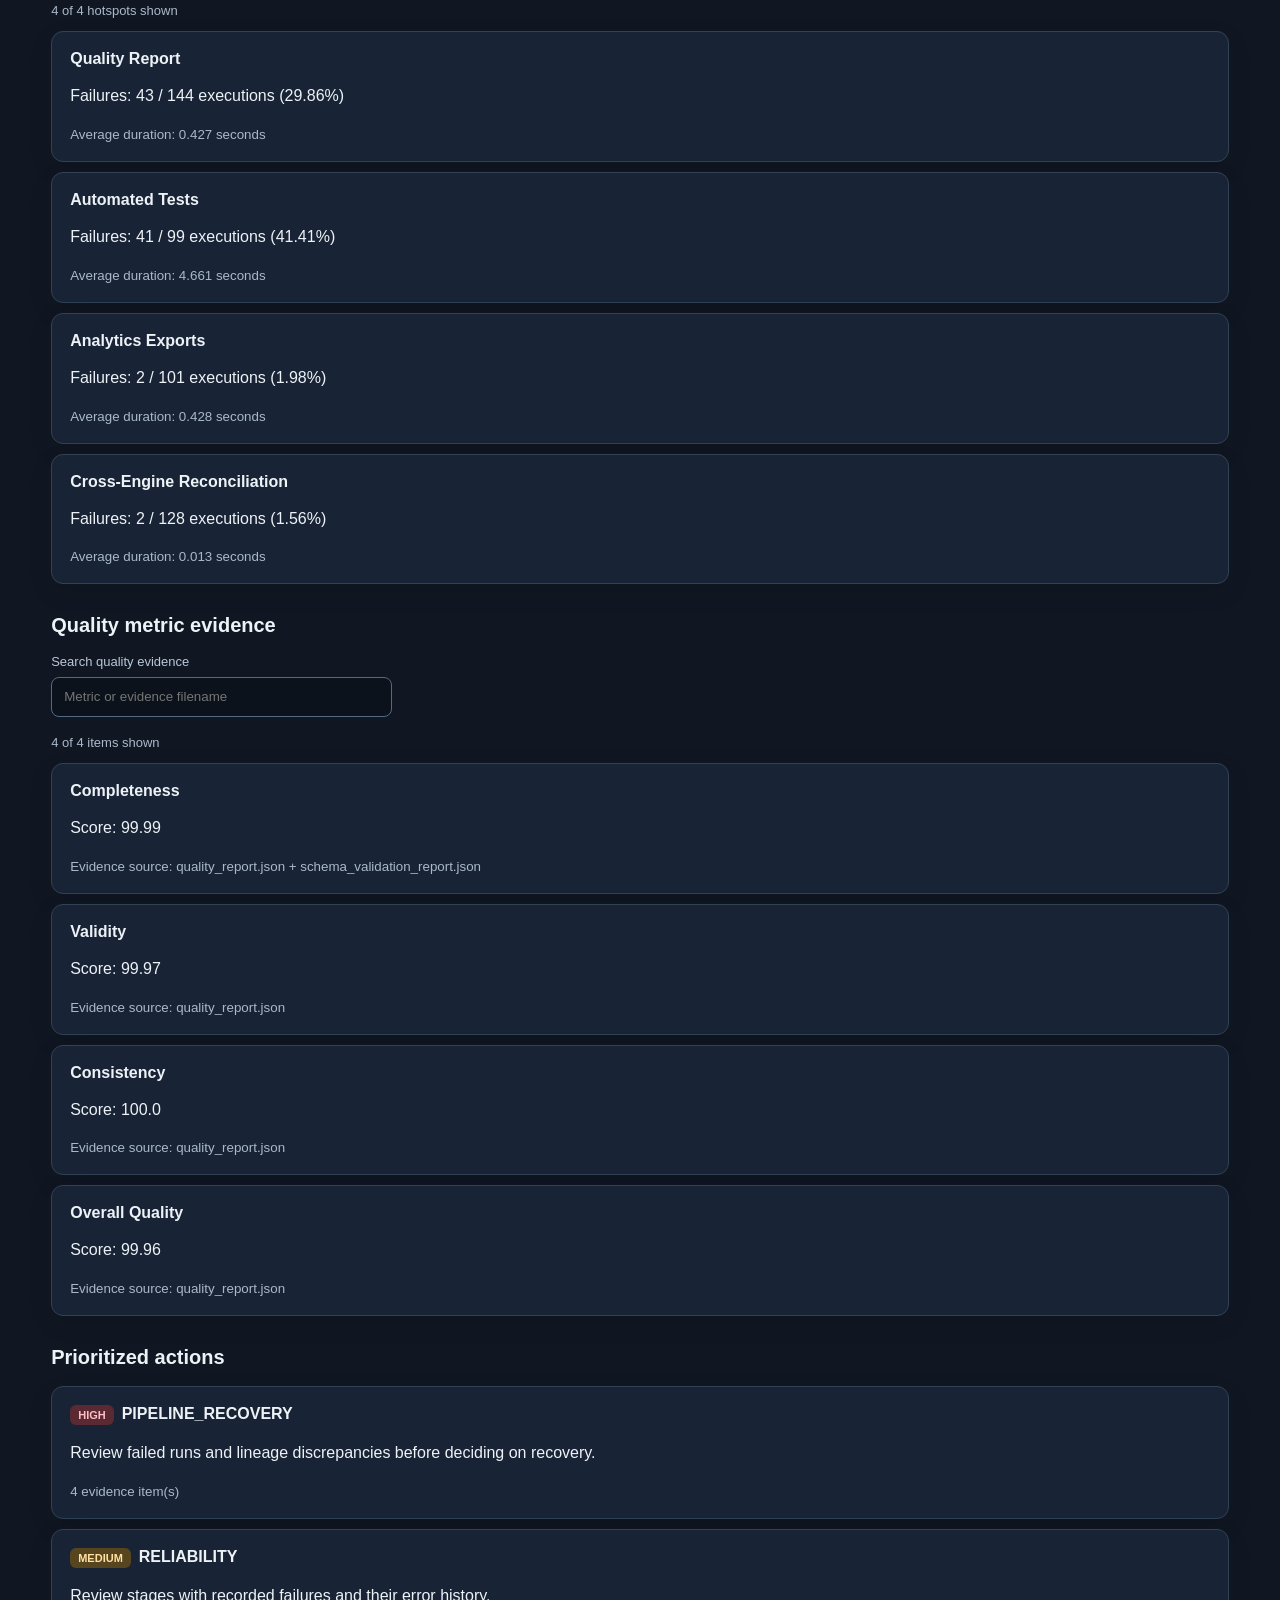
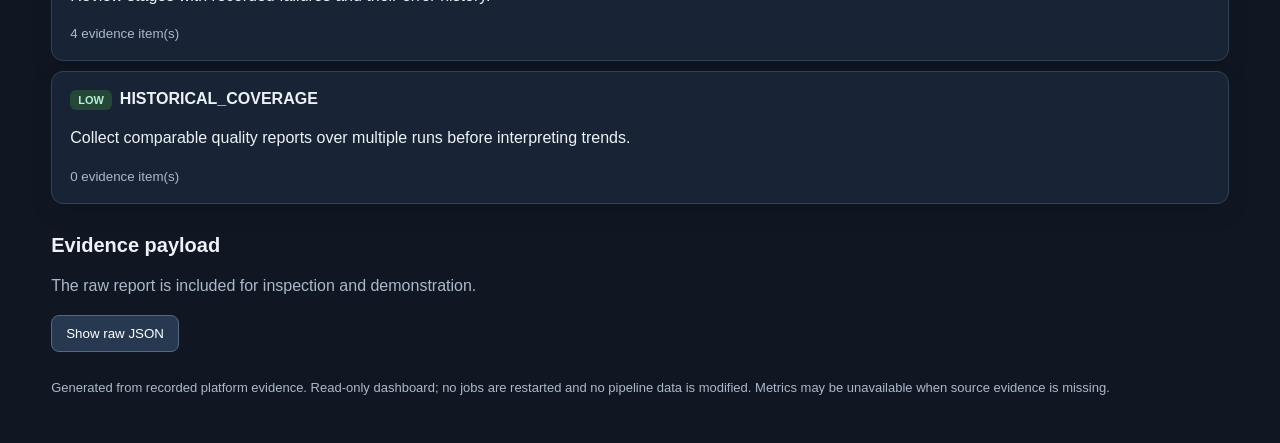
==== commit b110d167: "Refresh platform health dashboard evidence" ====
--- a/reports/platform_health_dashboard.html
+++ b/reports/platform_health_dashboard.html
@@ -68,14 +68,14 @@
     <a href="#prioritized-actions">Actions</a>
   </nav>
   <h2 id="executive-kpis">Executive KPIs</h2>
-  <section class="grid"><article class="card"><div class="muted">Pipeline success</div><div class="metric">37.5%</div><div class="muted">Recorded run history</div></article><article class="card"><div class="muted">Average duration</div><div class="metric">5.456 s</div><div class="muted">Recorded duration data</div></article><article class="card"><div class="muted">Quality score</div><div class="metric">99.98%</div><div class="muted">COMPLETE</div></article><article class="card"><div class="muted">Quality regressions</div><div class="metric">0</div><div class="muted">INSUFFICIENT_BASELINE</div></article><article class="card"><div class="muted">Lineage discrepancies</div><div class="metric">0</div><div class="muted">REVIEW</div></article></section>
+  <section class="grid"><article class="card"><div class="muted">Pipeline success</div><div class="metric">37.84%</div><div class="muted">Recorded run history</div></article><article class="card"><div class="muted">Average duration</div><div class="metric">6.162 s</div><div class="muted">Recorded duration data</div></article><article class="card"><div class="muted">Quality score</div><div class="metric">99.98%</div><div class="muted">COMPLETE</div></article><article class="card"><div class="muted">Quality regressions</div><div class="metric">0</div><div class="muted">INSUFFICIENT_BASELINE</div></article><article class="card"><div class="muted">Lineage discrepancies</div><div class="metric">0</div><div class="muted">REVIEW</div></article></section>
   <section class="columns">
     <div>
       <h2 id="pipeline-health">Pipeline health</h2>
       <article class="panel">
-        <p>Recorded runs: <strong>144</strong></p>
+        <p>Recorded runs: <strong>148</strong></p>
         <p>Failure hotspots: <strong>4</strong></p>
-        <p>Average run duration: <strong>5.456 seconds</strong></p>
+        <p>Average run duration: <strong>6.162 seconds</strong></p>
       </article>
     </div>
     <div>
@@ -97,7 +97,7 @@
     </label>
   </div>
   <p id="recovery-count" class="result-count" aria-live="polite"></p>
-  <section id="recovery-list"><article class="action recovery-run"><strong>Run ID: 3cdbcb47-a3c8-447b-871b-90b6bed1211d</strong><p>Classification: <strong>POTENTIALLY_STALE</strong></p><p>Started: 2026-10-14T19:17:53.090302+00:00</p><p>Age: 5846.41 minutes</p><p>Recorded status: RUNNING</p><p>Stage records: 0 ? Attempts: 0</p><p>Artifacts: 0 ? Artifact observations: 0</p><p><strong>No stage or artifact evidence is recorded for this run.</strong></p></article><article class="action recovery-run"><strong>Run ID: 03c2737e-1ec7-4e80-ac3d-40855a269b8d</strong><p>Classification: <strong>POTENTIALLY_STALE</strong></p><p>Started: 2026-10-14T19:20:01.218330+00:00</p><p>Age: 5844.27 minutes</p><p>Recorded status: RUNNING</p><p>Stage records: 0 ? Attempts: 0</p><p>Artifacts: 0 ? Artifact observations: 0</p><p><strong>No stage or artifact evidence is recorded for this run.</strong></p></article><article class="action recovery-run"><strong>Run ID: 69ab7ea4-17df-47a6-b568-9e38cc1ce9de</strong><p>Classification: <strong>POTENTIALLY_STALE</strong></p><p>Started: 2026-10-14T19:21:13.727216+00:00</p><p>Age: 5843.06 minutes</p><p>Recorded status: RUNNING</p><p>Stage records: 0 ? Attempts: 0</p><p>Artifacts: 0 ? Artifact observations: 0</p><p><strong>No stage or artifact evidence is recorded for this run.</strong></p></article><article class="action recovery-run"><strong>Run ID: 05bee652-f0c6-4e34-86f0-81215029ffbc</strong><p>Classification: <strong>POTENTIALLY_STALE</strong></p><p>Started: 2026-10-14T19:24:00.334376+00:00</p><p>Age: 5840.29 minutes</p><p>Recorded status: RUNNING</p><p>Stage records: 0 ? Attempts: 0</p><p>Artifacts: 0 ? Artifact observations: 0</p><p><strong>No stage or artifact evidence is recorded for this run.</strong></p></article></section>
+  <section id="recovery-list"><article class="action recovery-run"><strong>Run ID: 3cdbcb47-a3c8-447b-871b-90b6bed1211d</strong><p>Classification: <strong>POTENTIALLY_STALE</strong></p><p>Started: 2026-10-14T19:17:53.090302+00:00</p><p>Age: 5852.16 minutes</p><p>Recorded status: RUNNING</p><p>Stage records: 0 ? Attempts: 0</p><p>Artifacts: 0 ? Artifact observations: 0</p><p><strong>No stage or artifact evidence is recorded for this run.</strong></p></article><article class="action recovery-run"><strong>Run ID: 03c2737e-1ec7-4e80-ac3d-40855a269b8d</strong><p>Classification: <strong>POTENTIALLY_STALE</strong></p><p>Started: 2026-10-14T19:20:01.218330+00:00</p><p>Age: 5850.02 minutes</p><p>Recorded status: RUNNING</p><p>Stage records: 0 ? Attempts: 0</p><p>Artifacts: 0 ? Artifact observations: 0</p><p><strong>No stage or artifact evidence is recorded for this run.</strong></p></article><article class="action recovery-run"><strong>Run ID: 69ab7ea4-17df-47a6-b568-9e38cc1ce9de</strong><p>Classification: <strong>POTENTIALLY_STALE</strong></p><p>Started: 2026-10-14T19:21:13.727216+00:00</p><p>Age: 5848.81 minutes</p><p>Recorded status: RUNNING</p><p>Stage records: 0 ? Attempts: 0</p><p>Artifacts: 0 ? Artifact observations: 0</p><p><strong>No stage or artifact evidence is recorded for this run.</strong></p></article><article class="action recovery-run"><strong>Run ID: 05bee652-f0c6-4e34-86f0-81215029ffbc</strong><p>Classification: <strong>POTENTIALLY_STALE</strong></p><p>Started: 2026-10-14T19:24:00.334376+00:00</p><p>Age: 5846.04 minutes</p><p>Recorded status: RUNNING</p><p>Stage records: 0 ? Attempts: 0</p><p>Artifacts: 0 ? Artifact observations: 0</p><p><strong>No stage or artifact evidence is recorded for this run.</strong></p></article></section>
   <h2 id="recovery-decisions">Human recovery decision history</h2>
   <p class="muted">Append-only audit history. Recording a decision does not execute a retry or change pipeline status.</p>
   <section id="recovery-decision-list"><article class="action recovery-decision"><strong>INVESTIGATED</strong><p>Run ID: 58827e23-b4b1-4f88-954c-dd1ed274f527</p><p>Reason: Reviewed the recorded pipeline run; no recovery action was required for this completed PASS run.</p><p>Recorded by: portfolio-demo</p><p>Recorded at (UTC): 2026-10-18T20:44:15.147612+00:00</p></article></section>
@@ -118,7 +118,7 @@
     </label>
   </div>
   <p id="hotspot-count" class="result-count" aria-live="polite"></p>
-  <section id="hotspot-list"><article class="action"><strong>Quality Report</strong><p>Failures: 42 / 140 executions (30.0%)</p><small>Average duration: 0.394 seconds</small></article><article class="action"><strong>Automated Tests</strong><p>Failures: 40 / 96 executions (41.67%)</p><small>Average duration: 4.159 seconds</small></article><article class="action"><strong>Analytics Exports</strong><p>Failures: 2 / 98 executions (2.04%)</p><small>Average duration: 0.366 seconds</small></article><article class="action"><strong>Cross-Engine Reconciliation</strong><p>Failures: 2 / 124 executions (1.61%)</p><small>Average duration: 0.01 seconds</small></article></section>
+  <section id="hotspot-list"><article class="action"><strong>Quality Report</strong><p>Failures: 43 / 144 executions (29.86%)</p><small>Average duration: 0.427 seconds</small></article><article class="action"><strong>Automated Tests</strong><p>Failures: 41 / 99 executions (41.41%)</p><small>Average duration: 4.661 seconds</small></article><article class="action"><strong>Analytics Exports</strong><p>Failures: 2 / 101 executions (1.98%)</p><small>Average duration: 0.428 seconds</small></article><article class="action"><strong>Cross-Engine Reconciliation</strong><p>Failures: 2 / 128 executions (1.56%)</p><small>Average duration: 0.013 seconds</small></article></section>
   <h2 id="quality-evidence">Quality metric evidence</h2>
   <div class="toolbar">
     <label for="quality-search">Search quality evidence
@@ -136,9 +136,9 @@
   &quot;report_type&quot;: &quot;BANKING_PLATFORM_EXECUTIVE_HEALTH&quot;,
   &quot;status&quot;: &quot;ACTION_REQUIRED&quot;,
   &quot;pipeline&quot;: {
-    &quot;total_runs&quot;: 144,
-    &quot;success_rate_percent&quot;: 37.5,
-    &quot;average_run_duration_seconds&quot;: 5.456,
+    &quot;total_runs&quot;: 148,
+    &quot;success_rate_percent&quot;: 37.84,
+    &quot;average_run_duration_seconds&quot;: 6.162,
     &quot;failure_hotspot_count&quot;: 4
   },
   &quot;data_quality&quot;: {
@@ -166,8 +166,8 @@
         &quot;attempt_record_count&quot;: 0,
         &quot;artifact_record_count&quot;: 0,
         &quot;artifact_observation_count&quot;: 0,
-        &quot;age_seconds&quot;: 350784.348,
-        &quot;age_minutes&quot;: 5846.41,
+        &quot;age_seconds&quot;: 351129.427,
+        &quot;age_minutes&quot;: 5852.16,
         &quot;recovery_classification&quot;: &quot;POTENTIALLY_STALE&quot;,
         &quot;timestamp_parse_error&quot;: null
       },
@@ -182,8 +182,8 @@
         &quot;attempt_record_count&quot;: 0,
         &quot;artifact_record_count&quot;: 0,
         &quot;artifact_observation_count&quot;: 0,
-        &quot;age_seconds&quot;: 350656.22,
-        &quot;age_minutes&quot;: 5844.27,
+        &quot;age_seconds&quot;: 351001.299,
+        &quot;age_minutes&quot;: 5850.02,
         &quot;recovery_classification&quot;: &quot;POTENTIALLY_STALE&quot;,
         &quot;timestamp_parse_error&quot;: null
       },
@@ -198,8 +198,8 @@
         &quot;attempt_record_count&quot;: 0,
         &quot;artifact_record_count&quot;: 0,
         &quot;artifact_observation_count&quot;: 0,
-        &quot;age_seconds&quot;: 350583.712,
-        &quot;age_minutes&quot;: 5843.06,
+        &quot;age_seconds&quot;: 350928.79,
+        &quot;age_minutes&quot;: 5848.81,
         &quot;recovery_classification&quot;: &quot;POTENTIALLY_STALE&quot;,
         &quot;timestamp_parse_error&quot;: null
       },
@@ -214,8 +214,8 @@
         &quot;attempt_record_count&quot;: 0,
         &quot;artifact_record_count&quot;: 0,
         &quot;artifact_observation_count&quot;: 0,
-        &quot;age_seconds&quot;: 350417.104,
-        &quot;age_minutes&quot;: 5840.29,
+        &quot;age_seconds&quot;: 350762.182,
+        &quot;age_minutes&quot;: 5846.04,
         &quot;recovery_classification&quot;: &quot;POTENTIALLY_STALE&quot;,
         &quot;timestamp_parse_error&quot;: null
       }
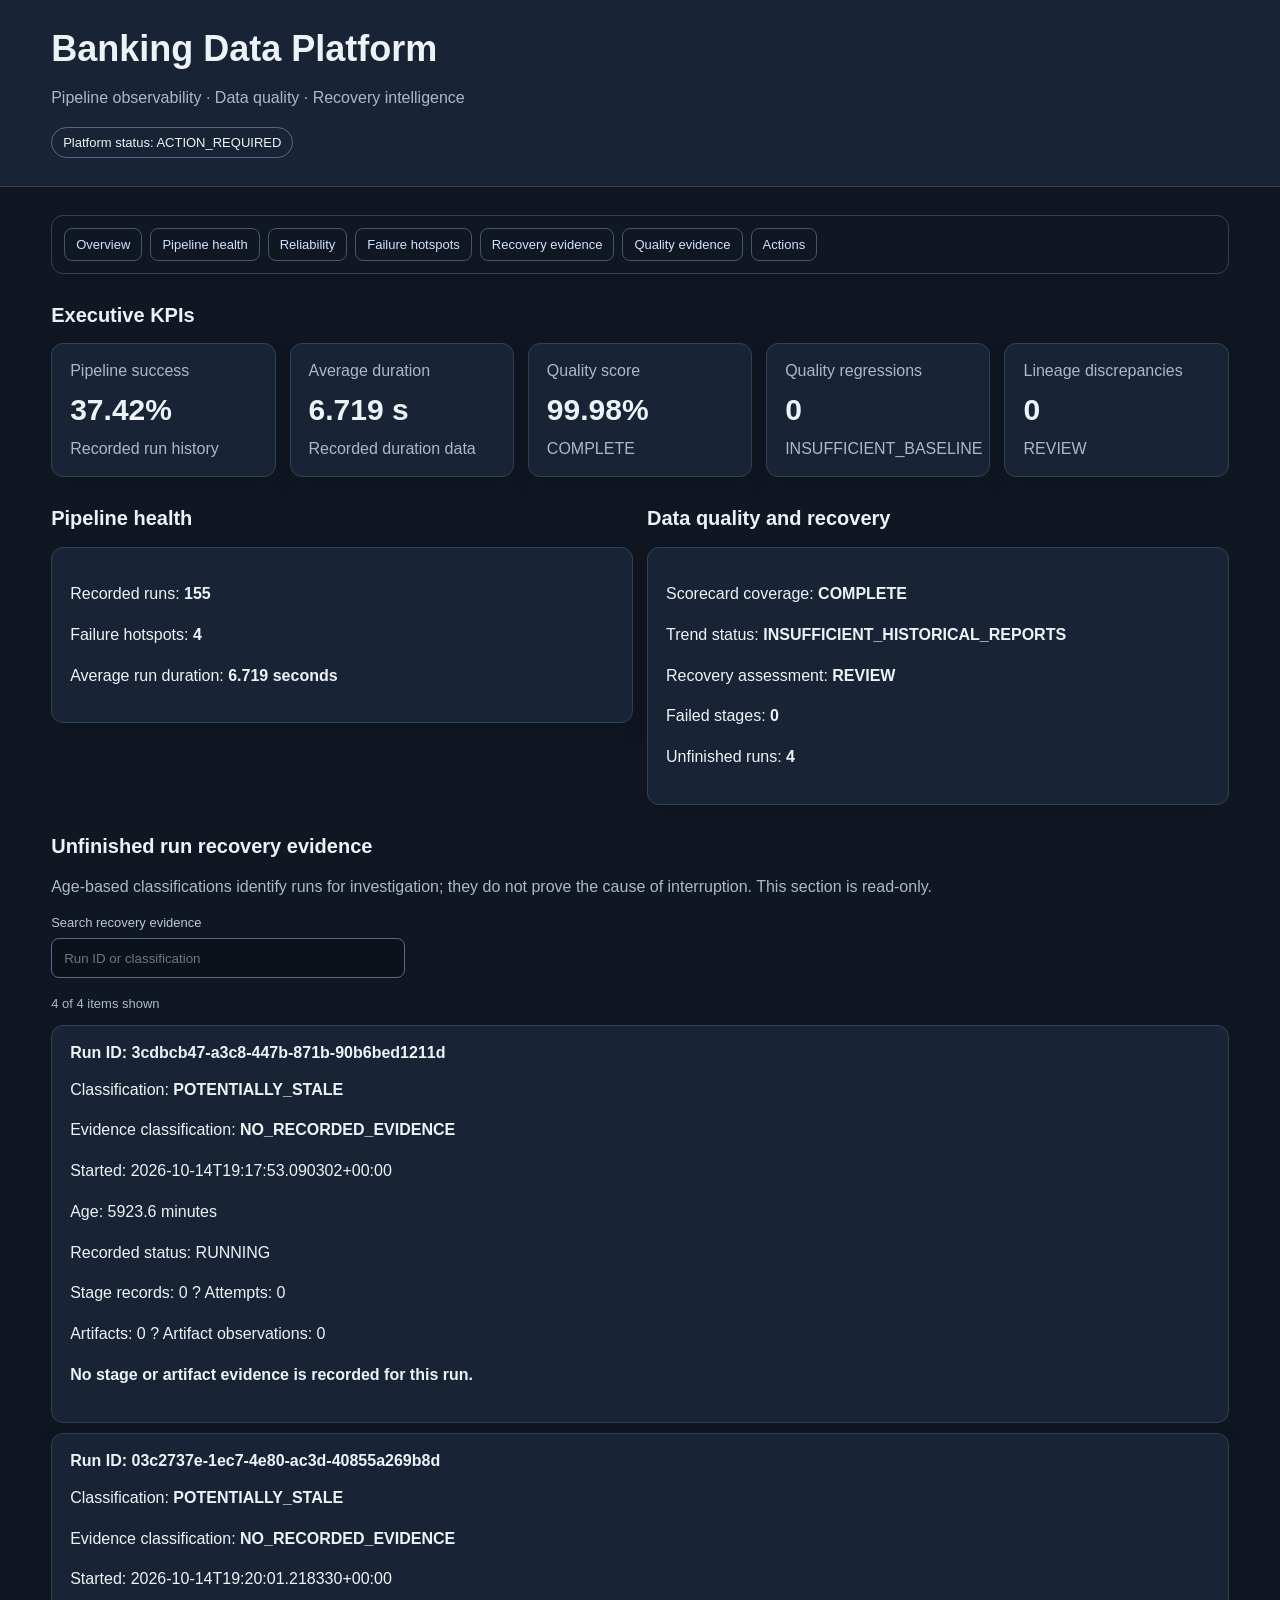
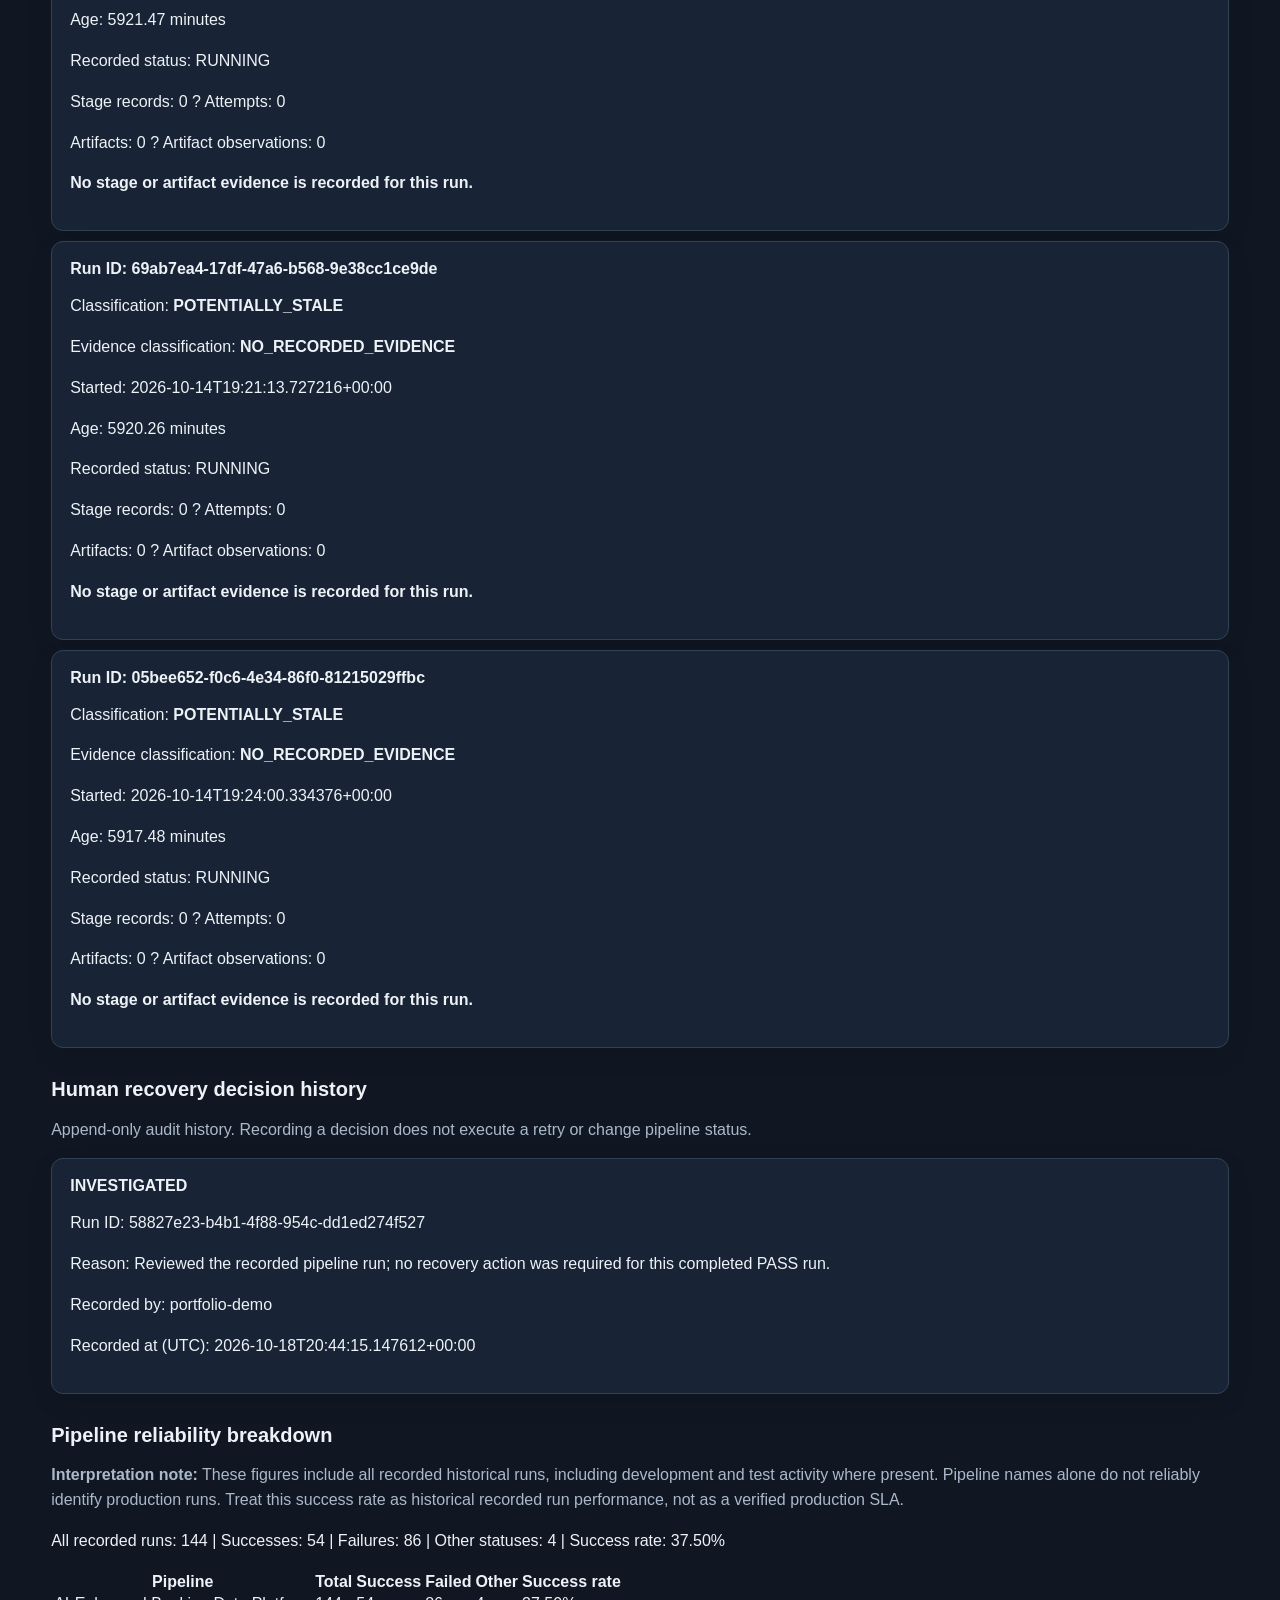
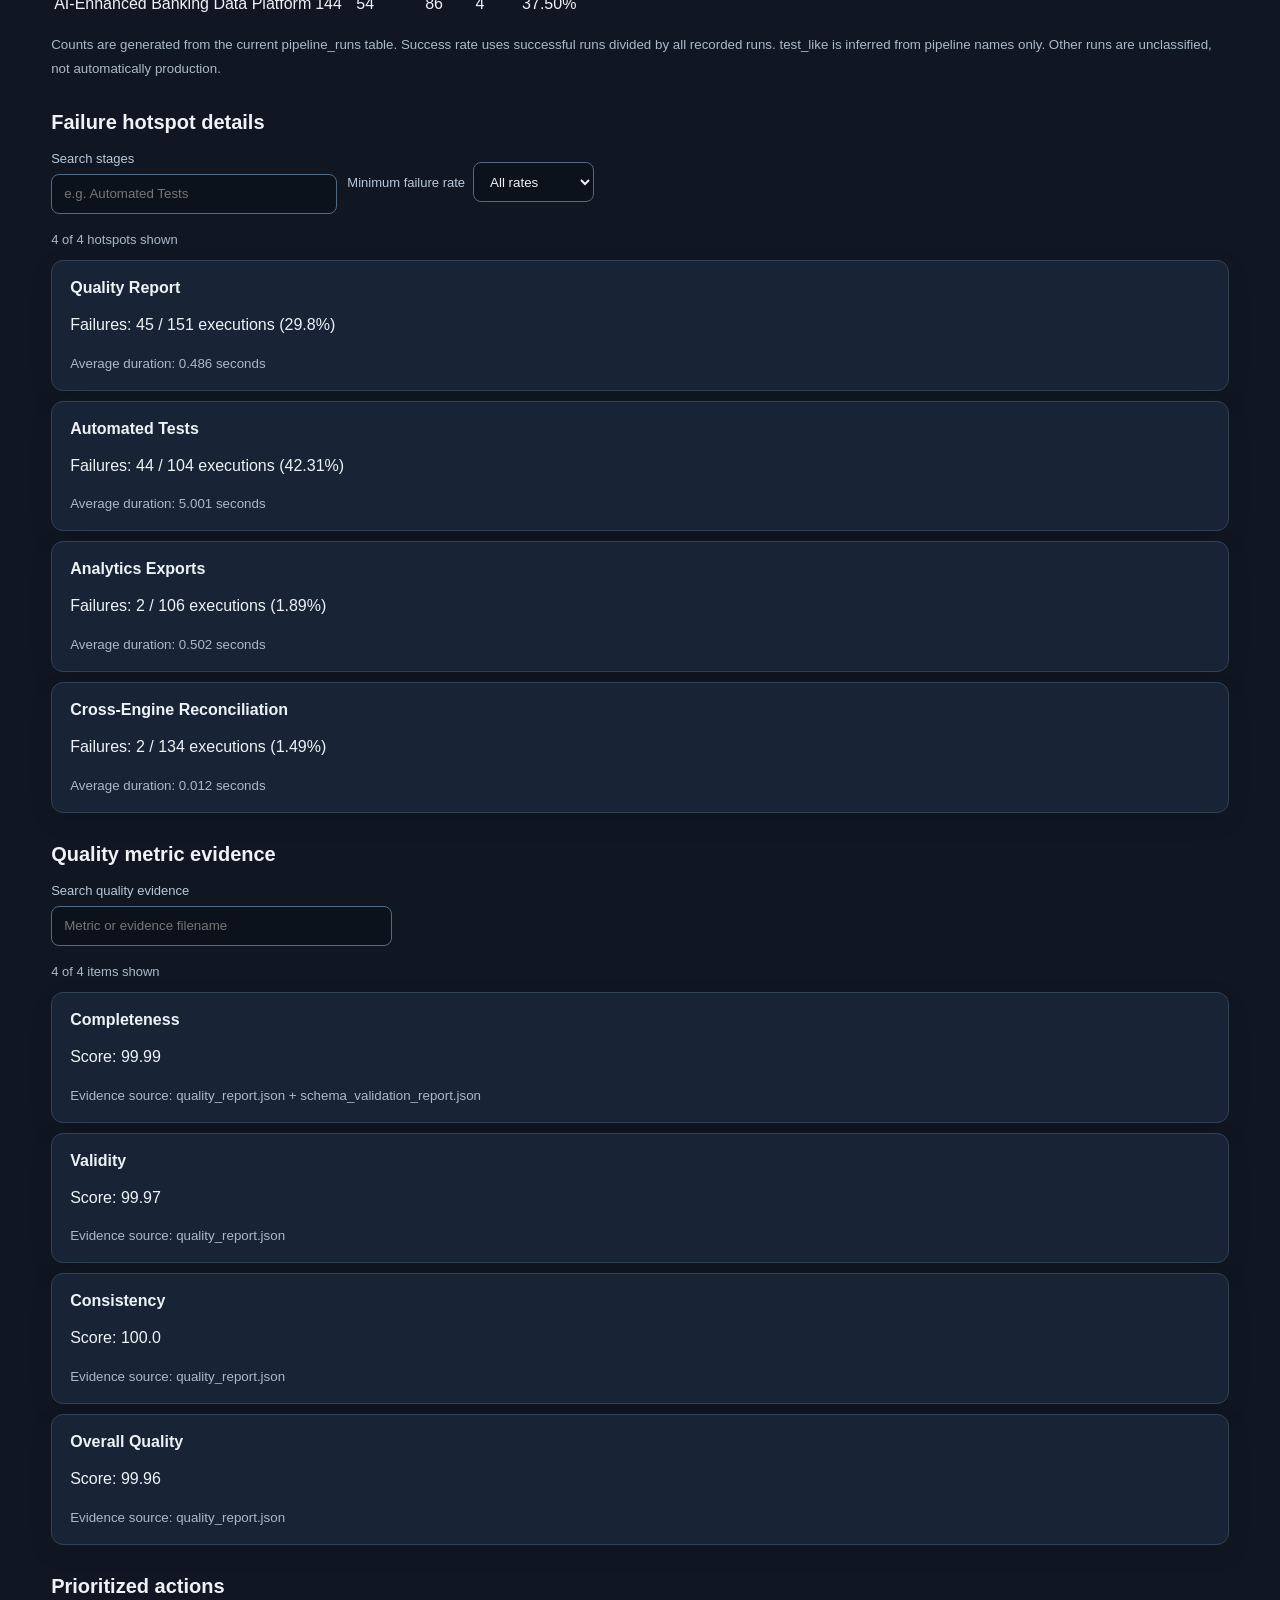
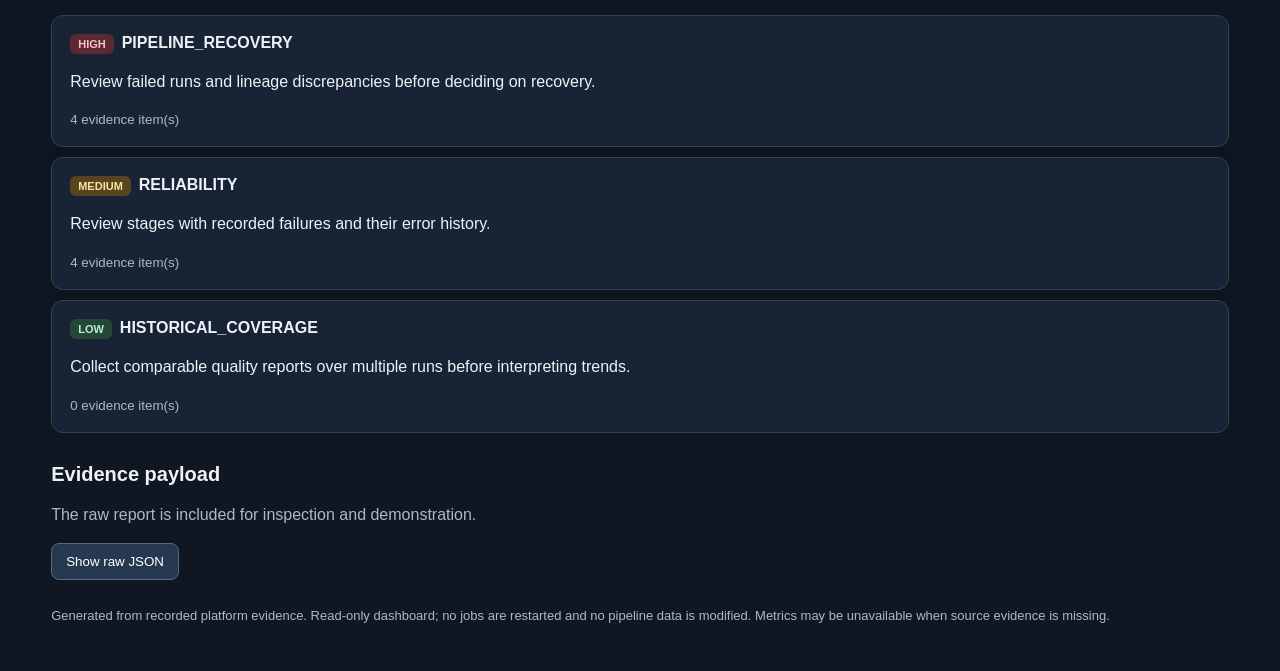
==== commit aac2a0a7: "Add Airflow orchestration and AWS S3 ingestion" ====
--- a/reports/platform_health_dashboard.html
+++ b/reports/platform_health_dashboard.html
@@ -68,14 +68,14 @@
     <a href="#prioritized-actions">Actions</a>
   </nav>
   <h2 id="executive-kpis">Executive KPIs</h2>
-  <section class="grid"><article class="card"><div class="muted">Pipeline success</div><div class="metric">37.84%</div><div class="muted">Recorded run history</div></article><article class="card"><div class="muted">Average duration</div><div class="metric">6.162 s</div><div class="muted">Recorded duration data</div></article><article class="card"><div class="muted">Quality score</div><div class="metric">99.98%</div><div class="muted">COMPLETE</div></article><article class="card"><div class="muted">Quality regressions</div><div class="metric">0</div><div class="muted">INSUFFICIENT_BASELINE</div></article><article class="card"><div class="muted">Lineage discrepancies</div><div class="metric">0</div><div class="muted">REVIEW</div></article></section>
+  <section class="grid"><article class="card"><div class="muted">Pipeline success</div><div class="metric">37.42%</div><div class="muted">Recorded run history</div></article><article class="card"><div class="muted">Average duration</div><div class="metric">6.719 s</div><div class="muted">Recorded duration data</div></article><article class="card"><div class="muted">Quality score</div><div class="metric">99.98%</div><div class="muted">COMPLETE</div></article><article class="card"><div class="muted">Quality regressions</div><div class="metric">0</div><div class="muted">INSUFFICIENT_BASELINE</div></article><article class="card"><div class="muted">Lineage discrepancies</div><div class="metric">0</div><div class="muted">REVIEW</div></article></section>
   <section class="columns">
     <div>
       <h2 id="pipeline-health">Pipeline health</h2>
       <article class="panel">
-        <p>Recorded runs: <strong>148</strong></p>
+        <p>Recorded runs: <strong>155</strong></p>
         <p>Failure hotspots: <strong>4</strong></p>
-        <p>Average run duration: <strong>6.162 seconds</strong></p>
+        <p>Average run duration: <strong>6.719 seconds</strong></p>
       </article>
     </div>
     <div>
@@ -97,11 +97,11 @@
     </label>
   </div>
   <p id="recovery-count" class="result-count" aria-live="polite"></p>
-  <section id="recovery-list"><article class="action recovery-run"><strong>Run ID: 3cdbcb47-a3c8-447b-871b-90b6bed1211d</strong><p>Classification: <strong>POTENTIALLY_STALE</strong></p><p>Started: 2026-10-14T19:17:53.090302+00:00</p><p>Age: 5852.16 minutes</p><p>Recorded status: RUNNING</p><p>Stage records: 0 ? Attempts: 0</p><p>Artifacts: 0 ? Artifact observations: 0</p><p><strong>No stage or artifact evidence is recorded for this run.</strong></p></article><article class="action recovery-run"><strong>Run ID: 03c2737e-1ec7-4e80-ac3d-40855a269b8d</strong><p>Classification: <strong>POTENTIALLY_STALE</strong></p><p>Started: 2026-10-14T19:20:01.218330+00:00</p><p>Age: 5850.02 minutes</p><p>Recorded status: RUNNING</p><p>Stage records: 0 ? Attempts: 0</p><p>Artifacts: 0 ? Artifact observations: 0</p><p><strong>No stage or artifact evidence is recorded for this run.</strong></p></article><article class="action recovery-run"><strong>Run ID: 69ab7ea4-17df-47a6-b568-9e38cc1ce9de</strong><p>Classification: <strong>POTENTIALLY_STALE</strong></p><p>Started: 2026-10-14T19:21:13.727216+00:00</p><p>Age: 5848.81 minutes</p><p>Recorded status: RUNNING</p><p>Stage records: 0 ? Attempts: 0</p><p>Artifacts: 0 ? Artifact observations: 0</p><p><strong>No stage or artifact evidence is recorded for this run.</strong></p></article><article class="action recovery-run"><strong>Run ID: 05bee652-f0c6-4e34-86f0-81215029ffbc</strong><p>Classification: <strong>POTENTIALLY_STALE</strong></p><p>Started: 2026-10-14T19:24:00.334376+00:00</p><p>Age: 5846.04 minutes</p><p>Recorded status: RUNNING</p><p>Stage records: 0 ? Attempts: 0</p><p>Artifacts: 0 ? Artifact observations: 0</p><p><strong>No stage or artifact evidence is recorded for this run.</strong></p></article></section>
+  <section id="recovery-list"><article class="action recovery-run"><strong>Run ID: 3cdbcb47-a3c8-447b-871b-90b6bed1211d</strong><p>Classification: <strong>POTENTIALLY_STALE</strong></p><p>Evidence classification: <strong>NO_RECORDED_EVIDENCE</strong></p><p>Started: 2026-10-14T19:17:53.090302+00:00</p><p>Age: 5923.6 minutes</p><p>Recorded status: RUNNING</p><p>Stage records: 0 ? Attempts: 0</p><p>Artifacts: 0 ? Artifact observations: 0</p><p><strong>No stage or artifact evidence is recorded for this run.</strong></p></article><article class="action recovery-run"><strong>Run ID: 03c2737e-1ec7-4e80-ac3d-40855a269b8d</strong><p>Classification: <strong>POTENTIALLY_STALE</strong></p><p>Evidence classification: <strong>NO_RECORDED_EVIDENCE</strong></p><p>Started: 2026-10-14T19:20:01.218330+00:00</p><p>Age: 5921.47 minutes</p><p>Recorded status: RUNNING</p><p>Stage records: 0 ? Attempts: 0</p><p>Artifacts: 0 ? Artifact observations: 0</p><p><strong>No stage or artifact evidence is recorded for this run.</strong></p></article><article class="action recovery-run"><strong>Run ID: 69ab7ea4-17df-47a6-b568-9e38cc1ce9de</strong><p>Classification: <strong>POTENTIALLY_STALE</strong></p><p>Evidence classification: <strong>NO_RECORDED_EVIDENCE</strong></p><p>Started: 2026-10-14T19:21:13.727216+00:00</p><p>Age: 5920.26 minutes</p><p>Recorded status: RUNNING</p><p>Stage records: 0 ? Attempts: 0</p><p>Artifacts: 0 ? Artifact observations: 0</p><p><strong>No stage or artifact evidence is recorded for this run.</strong></p></article><article class="action recovery-run"><strong>Run ID: 05bee652-f0c6-4e34-86f0-81215029ffbc</strong><p>Classification: <strong>POTENTIALLY_STALE</strong></p><p>Evidence classification: <strong>NO_RECORDED_EVIDENCE</strong></p><p>Started: 2026-10-14T19:24:00.334376+00:00</p><p>Age: 5917.48 minutes</p><p>Recorded status: RUNNING</p><p>Stage records: 0 ? Attempts: 0</p><p>Artifacts: 0 ? Artifact observations: 0</p><p><strong>No stage or artifact evidence is recorded for this run.</strong></p></article></section>
   <h2 id="recovery-decisions">Human recovery decision history</h2>
   <p class="muted">Append-only audit history. Recording a decision does not execute a retry or change pipeline status.</p>
   <section id="recovery-decision-list"><article class="action recovery-decision"><strong>INVESTIGATED</strong><p>Run ID: 58827e23-b4b1-4f88-954c-dd1ed274f527</p><p>Reason: Reviewed the recorded pipeline run; no recovery action was required for this completed PASS run.</p><p>Recorded by: portfolio-demo</p><p>Recorded at (UTC): 2026-10-18T20:44:15.147612+00:00</p></article></section>
-  <section id="pipeline-reliability-breakdown"><h2>Pipeline reliability breakdown</h2><p>All recorded runs: 144 | Successes: 54 | Failures: 86 | Other statuses: 4 | Success rate: 37.50%</p><table><thead><tr><th>Pipeline</th><th>Total</th><th>Success</th><th>Failed</th><th>Other</th><th>Success rate</th></tr></thead><tbody><tr><td>AI-Enhanced Banking Data Platform</td><td>144</td><td>54</td><td>86</td><td>4</td><td>37.50%</td></tr></tbody></table><p><small>Counts are generated from the current pipeline_runs table. Success rate uses successful runs divided by all recorded runs. test_like is inferred from pipeline names only. Other runs are unclassified, not automatically production.</small></p></section>
+  <section id="pipeline-reliability-breakdown"><h2>Pipeline reliability breakdown</h2><p class="muted"><strong>Interpretation note:</strong> These figures include all recorded historical runs, including development and test activity where present. Pipeline names alone do not reliably identify production runs. Treat this success rate as historical recorded run performance, not as a verified production SLA.</p><p>All recorded runs: 144 | Successes: 54 | Failures: 86 | Other statuses: 4 | Success rate: 37.50%</p><table><thead><tr><th>Pipeline</th><th>Total</th><th>Success</th><th>Failed</th><th>Other</th><th>Success rate</th></tr></thead><tbody><tr><td>AI-Enhanced Banking Data Platform</td><td>144</td><td>54</td><td>86</td><td>4</td><td>37.50%</td></tr></tbody></table><p><small>Counts are generated from the current pipeline_runs table. Success rate uses successful runs divided by all recorded runs. test_like is inferred from pipeline names only. Other runs are unclassified, not automatically production.</small></p></section>
 <h2 id="failure-hotspots">Failure hotspot details</h2>
   <div class="toolbar">
     <label for="hotspot-search">Search stages
@@ -118,7 +118,7 @@
     </label>
   </div>
   <p id="hotspot-count" class="result-count" aria-live="polite"></p>
-  <section id="hotspot-list"><article class="action"><strong>Quality Report</strong><p>Failures: 43 / 144 executions (29.86%)</p><small>Average duration: 0.427 seconds</small></article><article class="action"><strong>Automated Tests</strong><p>Failures: 41 / 99 executions (41.41%)</p><small>Average duration: 4.661 seconds</small></article><article class="action"><strong>Analytics Exports</strong><p>Failures: 2 / 101 executions (1.98%)</p><small>Average duration: 0.428 seconds</small></article><article class="action"><strong>Cross-Engine Reconciliation</strong><p>Failures: 2 / 128 executions (1.56%)</p><small>Average duration: 0.013 seconds</small></article></section>
+  <section id="hotspot-list"><article class="action"><strong>Quality Report</strong><p>Failures: 45 / 151 executions (29.8%)</p><small>Average duration: 0.486 seconds</small></article><article class="action"><strong>Automated Tests</strong><p>Failures: 44 / 104 executions (42.31%)</p><small>Average duration: 5.001 seconds</small></article><article class="action"><strong>Analytics Exports</strong><p>Failures: 2 / 106 executions (1.89%)</p><small>Average duration: 0.502 seconds</small></article><article class="action"><strong>Cross-Engine Reconciliation</strong><p>Failures: 2 / 134 executions (1.49%)</p><small>Average duration: 0.012 seconds</small></article></section>
   <h2 id="quality-evidence">Quality metric evidence</h2>
   <div class="toolbar">
     <label for="quality-search">Search quality evidence
@@ -136,9 +136,9 @@
   &quot;report_type&quot;: &quot;BANKING_PLATFORM_EXECUTIVE_HEALTH&quot;,
   &quot;status&quot;: &quot;ACTION_REQUIRED&quot;,
   &quot;pipeline&quot;: {
-    &quot;total_runs&quot;: 148,
-    &quot;success_rate_percent&quot;: 37.84,
-    &quot;average_run_duration_seconds&quot;: 6.162,
+    &quot;total_runs&quot;: 155,
+    &quot;success_rate_percent&quot;: 37.42,
+    &quot;average_run_duration_seconds&quot;: 6.719,
     &quot;failure_hotspot_count&quot;: 4
   },
   &quot;data_quality&quot;: {
@@ -166,10 +166,11 @@
         &quot;attempt_record_count&quot;: 0,
         &quot;artifact_record_count&quot;: 0,
         &quot;artifact_observation_count&quot;: 0,
-        &quot;age_seconds&quot;: 351129.427,
-        &quot;age_minutes&quot;: 5852.16,
+        &quot;age_seconds&quot;: 355416.286,
+        &quot;age_minutes&quot;: 5923.6,
         &quot;recovery_classification&quot;: &quot;POTENTIALLY_STALE&quot;,
-        &quot;timestamp_parse_error&quot;: null
+        &quot;timestamp_parse_error&quot;: null,
+        &quot;evidence_classification&quot;: &quot;NO_RECORDED_EVIDENCE&quot;
       },
       {
         &quot;run_id&quot;: &quot;03c2737e-1ec7-4e80-ac3d-40855a269b8d&quot;,
@@ -182,10 +183,11 @@
         &quot;attempt_record_count&quot;: 0,
         &quot;artifact_record_count&quot;: 0,
         &quot;artifact_observation_count&quot;: 0,
-        &quot;age_seconds&quot;: 351001.299,
-        &quot;age_minutes&quot;: 5850.02,
+        &quot;age_seconds&quot;: 355288.158,
+        &quot;age_minutes&quot;: 5921.47,
         &quot;recovery_classification&quot;: &quot;POTENTIALLY_STALE&quot;,
-        &quot;timestamp_parse_error&quot;: null
+        &quot;timestamp_parse_error&quot;: null,
+        &quot;evidence_classification&quot;: &quot;NO_RECORDED_EVIDENCE&quot;
       },
       {
         &quot;run_id&quot;: &quot;69ab7ea4-17df-47a6-b568-9e38cc1ce9de&quot;,
@@ -198,10 +200,11 @@
         &quot;attempt_record_count&quot;: 0,
         &quot;artifact_record_count&quot;: 0,
         &quot;artifact_observation_count&quot;: 0,
-        &quot;age_seconds&quot;: 350928.79,
-        &quot;age_minutes&quot;: 5848.81,
+        &quot;age_seconds&quot;: 355215.649,
+        &quot;age_minutes&quot;: 5920.26,
         &quot;recovery_classification&quot;: &quot;POTENTIALLY_STALE&quot;,
-        &quot;timestamp_parse_error&quot;: null
+        &quot;timestamp_parse_error&quot;: null,
+        &quot;evidence_classification&quot;: &quot;NO_RECORDED_EVIDENCE&quot;
       },
       {
         &quot;run_id&quot;: &quot;05bee652-f0c6-4e34-86f0-81215029ffbc&quot;,
@@ -214,10 +217,11 @@
         &quot;attempt_record_count&quot;: 0,
         &quot;artifact_record_count&quot;: 0,
         &quot;artifact_observation_count&quot;: 0,
-        &quot;age_seconds&quot;: 350762.182,
-        &quot;age_minutes&quot;: 5846.04,
+        &quot;age_seconds&quot;: 355049.042,
+        &quot;age_minutes&quot;: 5917.48,
         &quot;recovery_classification&quot;: &quot;POTENTIALLY_STALE&quot;,
-        &quot;timestamp_parse_error&quot;: null
+        &quot;timestamp_parse_error&quot;: null,
+        &quot;evidence_classification&quot;: &quot;NO_RECORDED_EVIDENCE&quot;
       }
     ],
     &quot;potentially_stale_runs&quot;: 4,
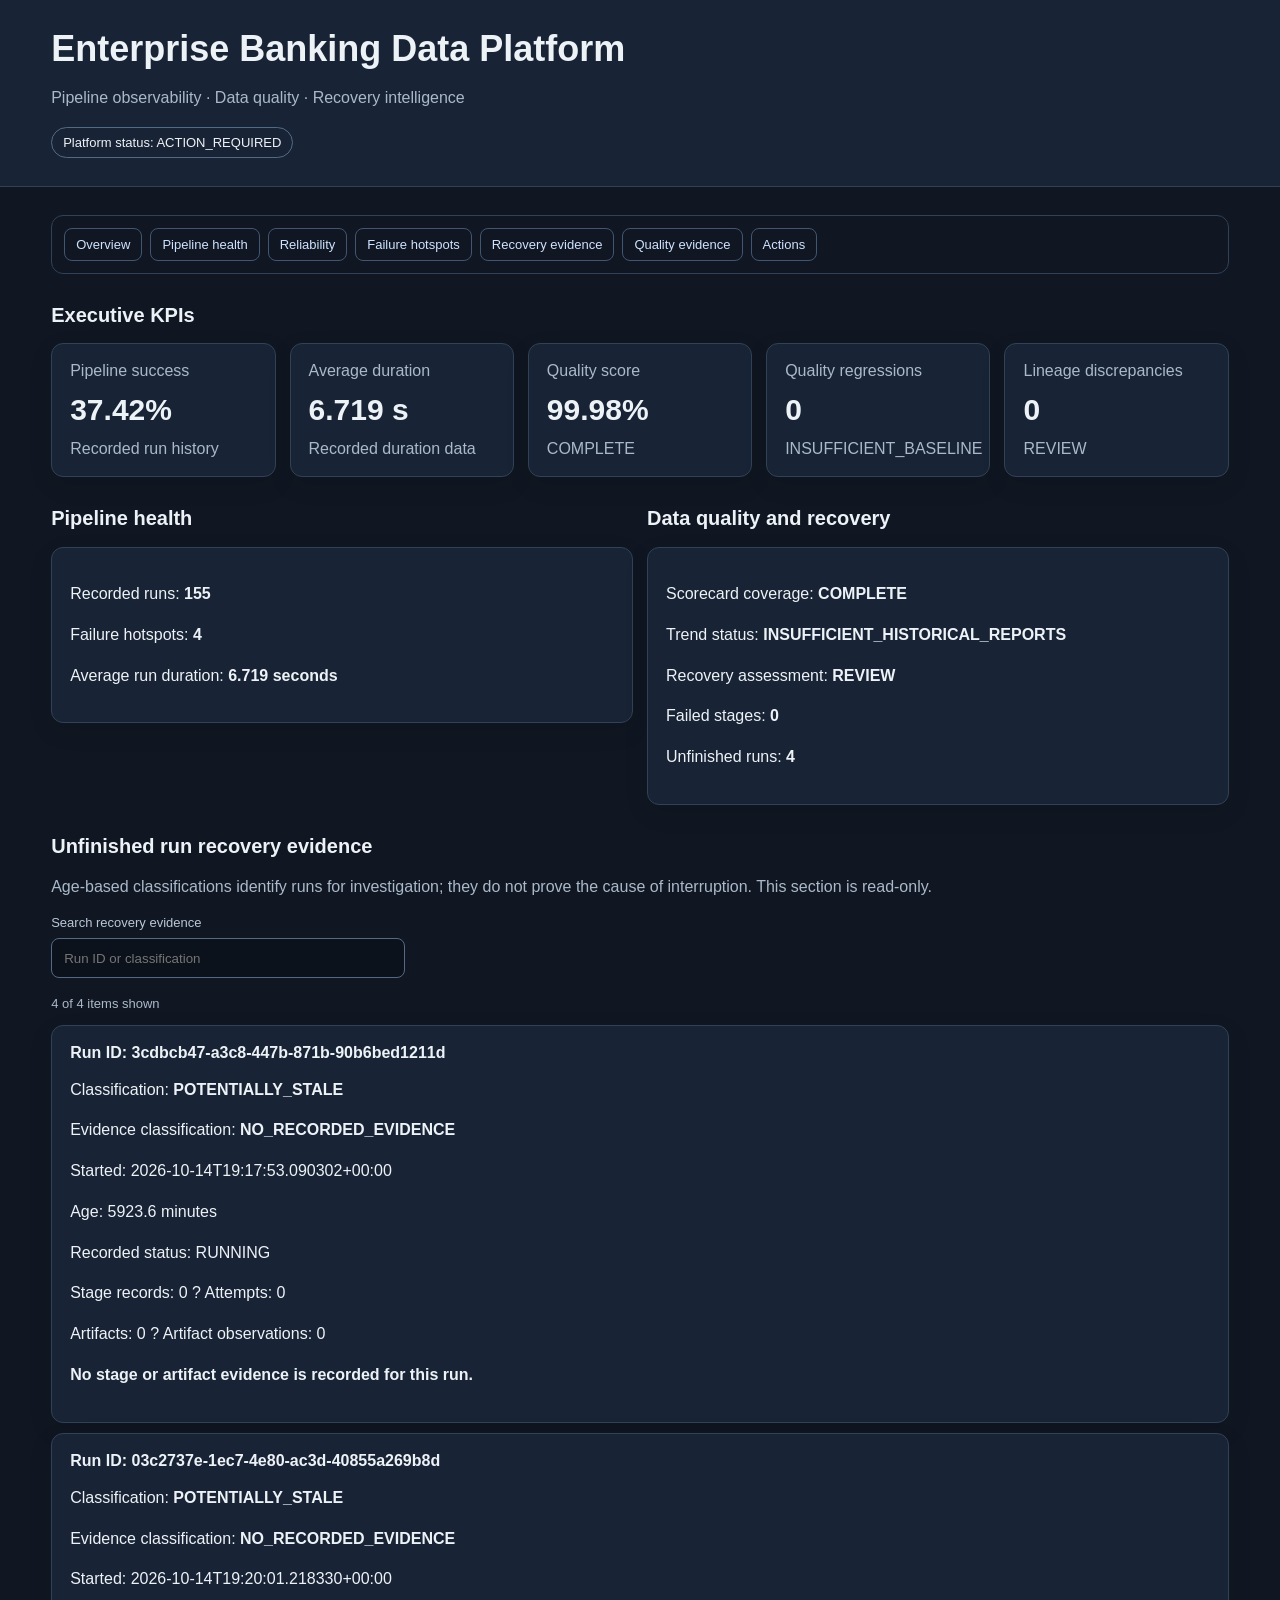
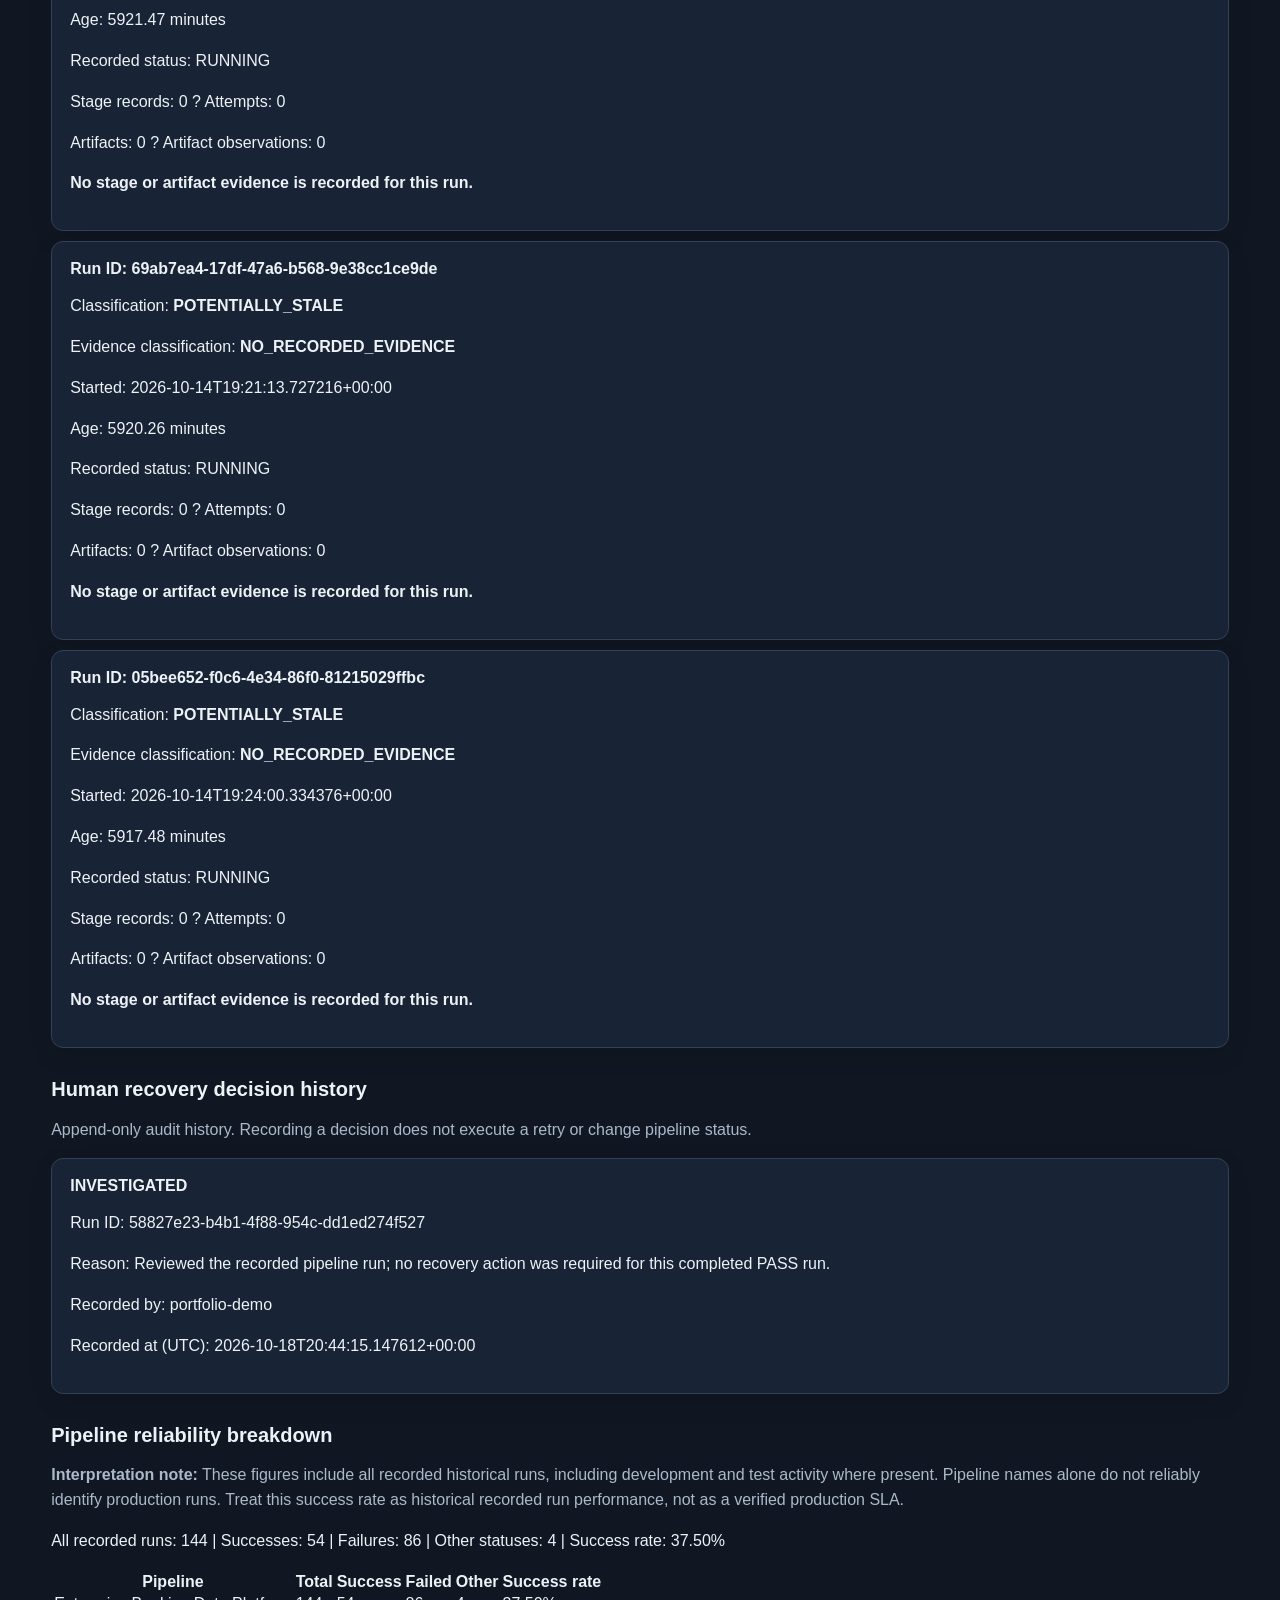
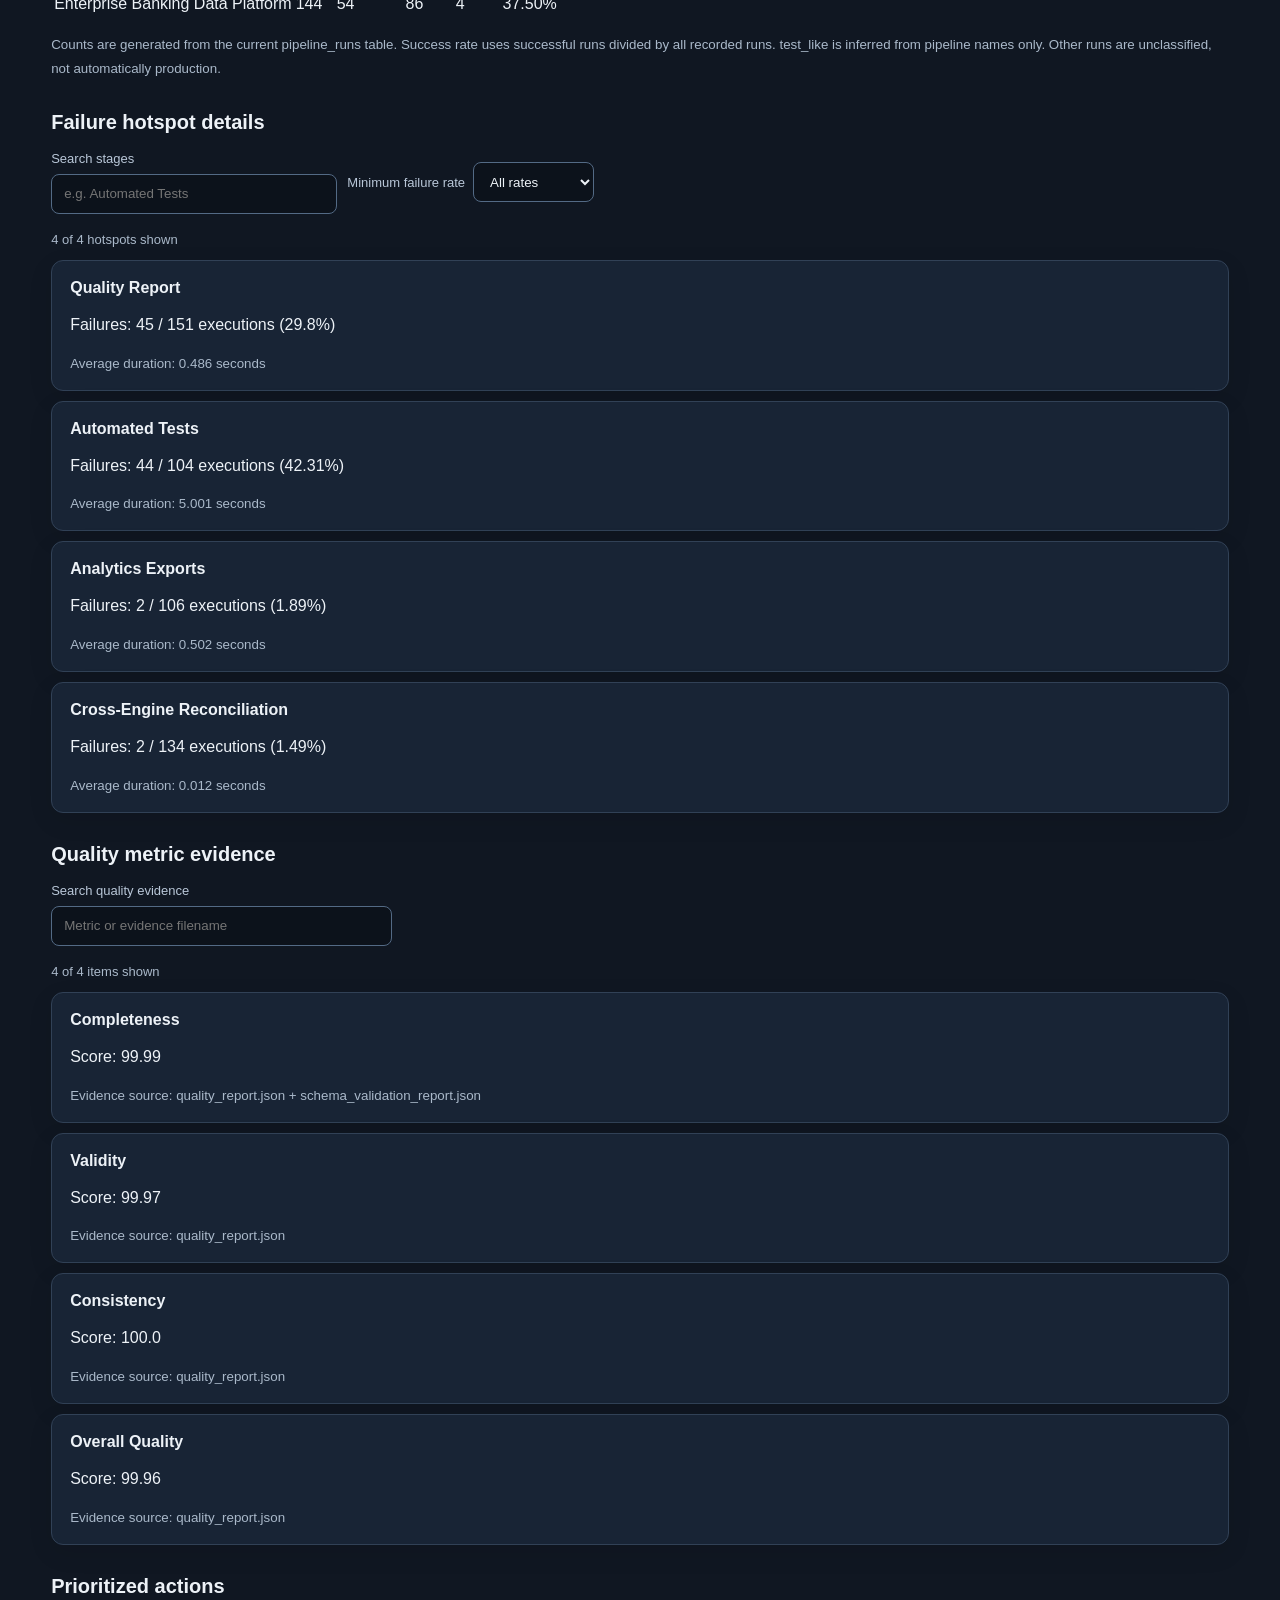
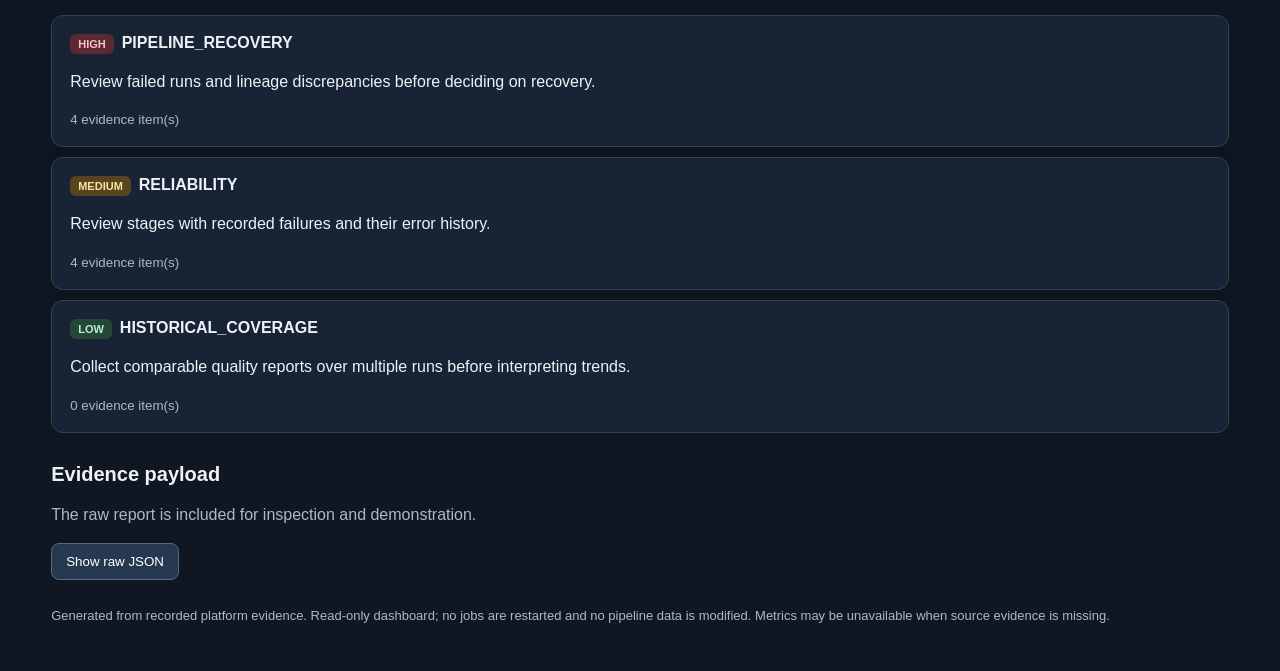
==== commit 908fbeba: "Refresh published dashboard branding" ====
--- a/reports/platform_health_dashboard.html
+++ b/reports/platform_health_dashboard.html
@@ -3,7 +3,7 @@
 <head>
 <meta charset="utf-8">
 <meta name="viewport" content="width=device-width, initial-scale=1">
-<title>Banking Data Platform | Health Dashboard</title>
+<title>Enterprise Banking Data Platform | Health Dashboard</title>
 <style>
 :root { color-scheme: dark; font-family: Inter, Segoe UI, Arial, sans-serif; }
 * { box-sizing: border-box; }
@@ -53,7 +53,7 @@
 </head>
 <body>
 <header>
-  <h1>Banking Data Platform</h1>
+  <h1>Enterprise Banking Data Platform</h1>
   <p class="muted">Pipeline observability · Data quality · Recovery intelligence</p>
   <span class="status">Platform status: ACTION_REQUIRED</span>
 </header>
@@ -101,7 +101,7 @@
   <h2 id="recovery-decisions">Human recovery decision history</h2>
   <p class="muted">Append-only audit history. Recording a decision does not execute a retry or change pipeline status.</p>
   <section id="recovery-decision-list"><article class="action recovery-decision"><strong>INVESTIGATED</strong><p>Run ID: 58827e23-b4b1-4f88-954c-dd1ed274f527</p><p>Reason: Reviewed the recorded pipeline run; no recovery action was required for this completed PASS run.</p><p>Recorded by: portfolio-demo</p><p>Recorded at (UTC): 2026-10-18T20:44:15.147612+00:00</p></article></section>
-  <section id="pipeline-reliability-breakdown"><h2>Pipeline reliability breakdown</h2><p class="muted"><strong>Interpretation note:</strong> These figures include all recorded historical runs, including development and test activity where present. Pipeline names alone do not reliably identify production runs. Treat this success rate as historical recorded run performance, not as a verified production SLA.</p><p>All recorded runs: 144 | Successes: 54 | Failures: 86 | Other statuses: 4 | Success rate: 37.50%</p><table><thead><tr><th>Pipeline</th><th>Total</th><th>Success</th><th>Failed</th><th>Other</th><th>Success rate</th></tr></thead><tbody><tr><td>AI-Enhanced Banking Data Platform</td><td>144</td><td>54</td><td>86</td><td>4</td><td>37.50%</td></tr></tbody></table><p><small>Counts are generated from the current pipeline_runs table. Success rate uses successful runs divided by all recorded runs. test_like is inferred from pipeline names only. Other runs are unclassified, not automatically production.</small></p></section>
+  <section id="pipeline-reliability-breakdown"><h2>Pipeline reliability breakdown</h2><p class="muted"><strong>Interpretation note:</strong> These figures include all recorded historical runs, including development and test activity where present. Pipeline names alone do not reliably identify production runs. Treat this success rate as historical recorded run performance, not as a verified production SLA.</p><p>All recorded runs: 144 | Successes: 54 | Failures: 86 | Other statuses: 4 | Success rate: 37.50%</p><table><thead><tr><th>Pipeline</th><th>Total</th><th>Success</th><th>Failed</th><th>Other</th><th>Success rate</th></tr></thead><tbody><tr><td>Enterprise Banking Data Platform</td><td>144</td><td>54</td><td>86</td><td>4</td><td>37.50%</td></tr></tbody></table><p><small>Counts are generated from the current pipeline_runs table. Success rate uses successful runs divided by all recorded runs. test_like is inferred from pipeline names only. Other runs are unclassified, not automatically production.</small></p></section>
 <h2 id="failure-hotspots">Failure hotspot details</h2>
   <div class="toolbar">
     <label for="hotspot-search">Search stages
@@ -157,7 +157,7 @@
     &quot;unfinished_run_details&quot;: [
       {
         &quot;run_id&quot;: &quot;3cdbcb47-a3c8-447b-871b-90b6bed1211d&quot;,
-        &quot;pipeline_name&quot;: &quot;AI-Enhanced Banking Data Platform&quot;,
+        &quot;pipeline_name&quot;: &quot;Enterprise Banking Data Platform&quot;,
         &quot;started_at_utc&quot;: &quot;2026-10-14T19:17:53.090302+00:00&quot;,
         &quot;finished_at_utc&quot;: null,
         &quot;status&quot;: &quot;RUNNING&quot;,
@@ -174,7 +174,7 @@
       },
       {
         &quot;run_id&quot;: &quot;03c2737e-1ec7-4e80-ac3d-40855a269b8d&quot;,
-        &quot;pipeline_name&quot;: &quot;AI-Enhanced Banking Data Platform&quot;,
+        &quot;pipeline_name&quot;: &quot;Enterprise Banking Data Platform&quot;,
         &quot;started_at_utc&quot;: &quot;2026-10-14T19:20:01.218330+00:00&quot;,
         &quot;finished_at_utc&quot;: null,
         &quot;status&quot;: &quot;RUNNING&quot;,
@@ -191,7 +191,7 @@
       },
       {
         &quot;run_id&quot;: &quot;69ab7ea4-17df-47a6-b568-9e38cc1ce9de&quot;,
-        &quot;pipeline_name&quot;: &quot;AI-Enhanced Banking Data Platform&quot;,
+        &quot;pipeline_name&quot;: &quot;Enterprise Banking Data Platform&quot;,
         &quot;started_at_utc&quot;: &quot;2026-10-14T19:21:13.727216+00:00&quot;,
         &quot;finished_at_utc&quot;: null,
         &quot;status&quot;: &quot;RUNNING&quot;,
@@ -208,7 +208,7 @@
       },
       {
         &quot;run_id&quot;: &quot;05bee652-f0c6-4e34-86f0-81215029ffbc&quot;,
-        &quot;pipeline_name&quot;: &quot;AI-Enhanced Banking Data Platform&quot;,
+        &quot;pipeline_name&quot;: &quot;Enterprise Banking Data Platform&quot;,
         &quot;started_at_utc&quot;: &quot;2026-10-14T19:24:00.334376+00:00&quot;,
         &quot;finished_at_utc&quot;: null,
         &quot;status&quot;: &quot;RUNNING&quot;,
